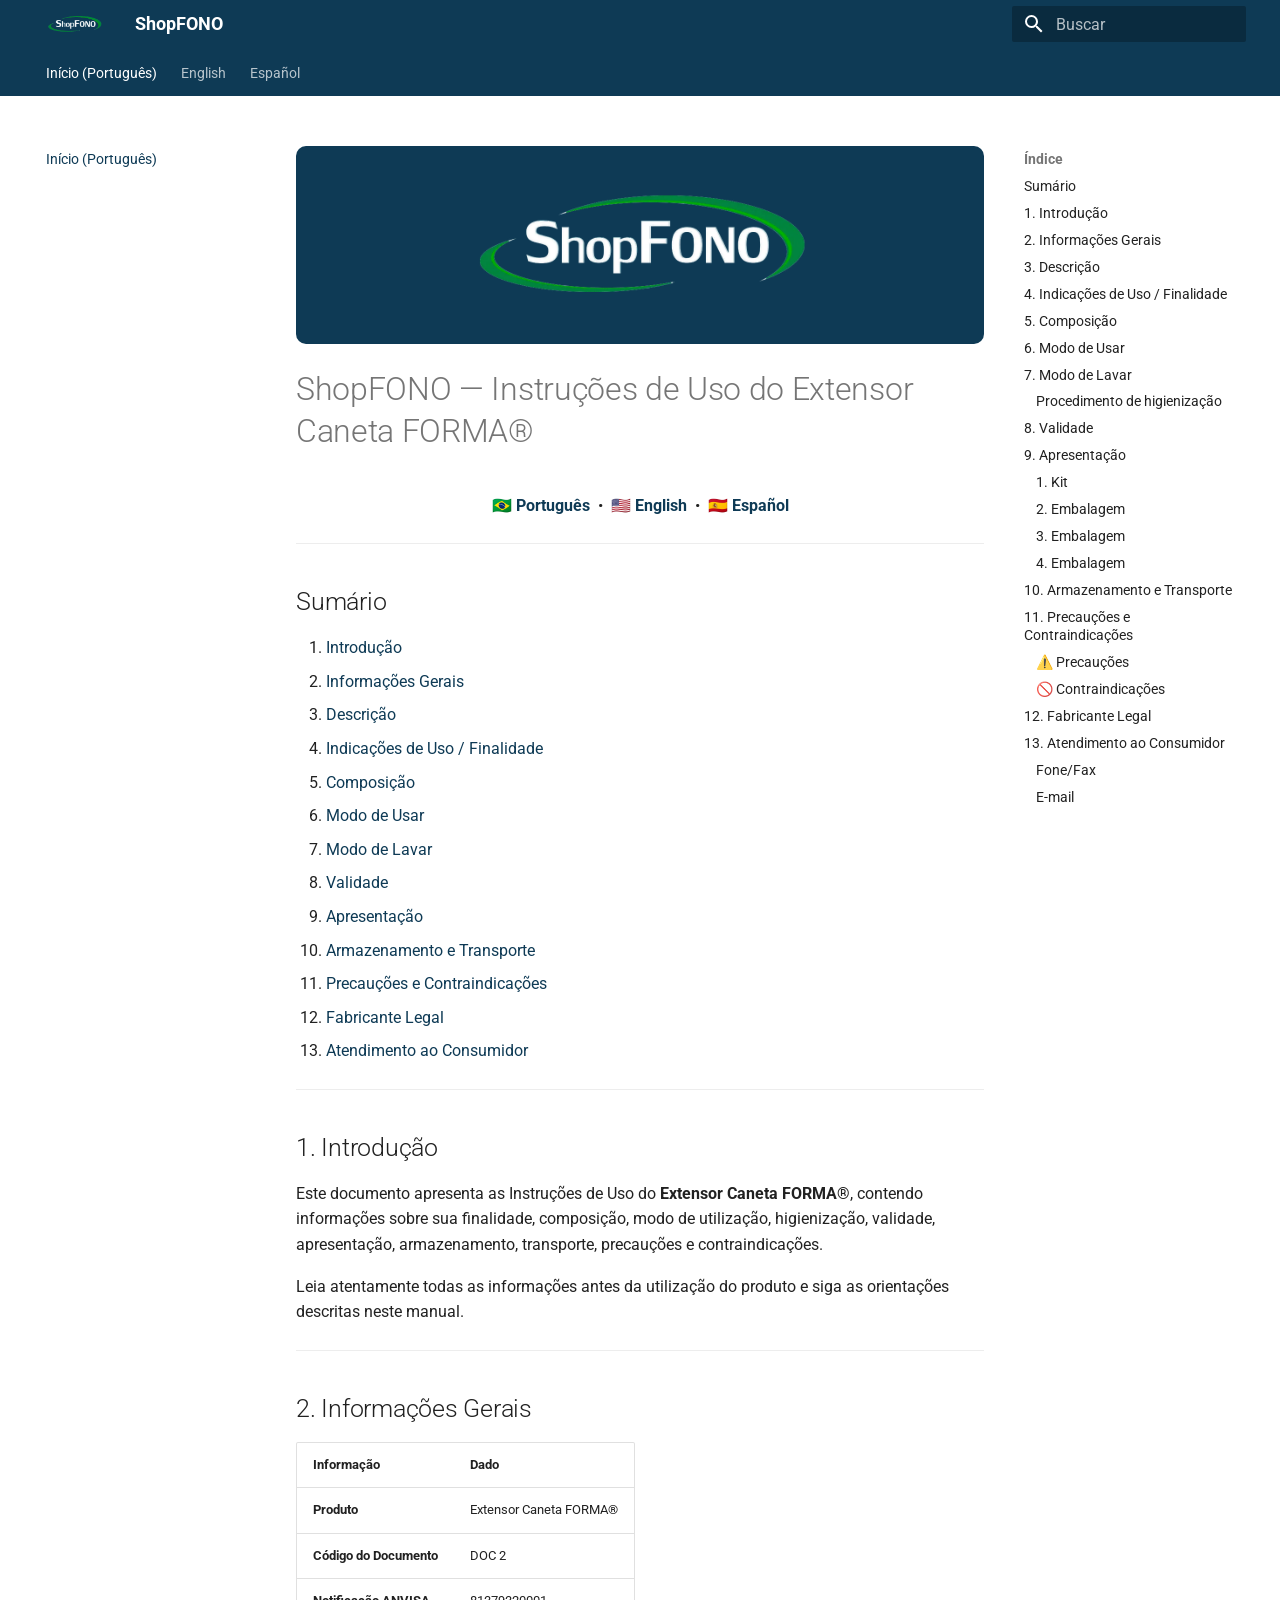
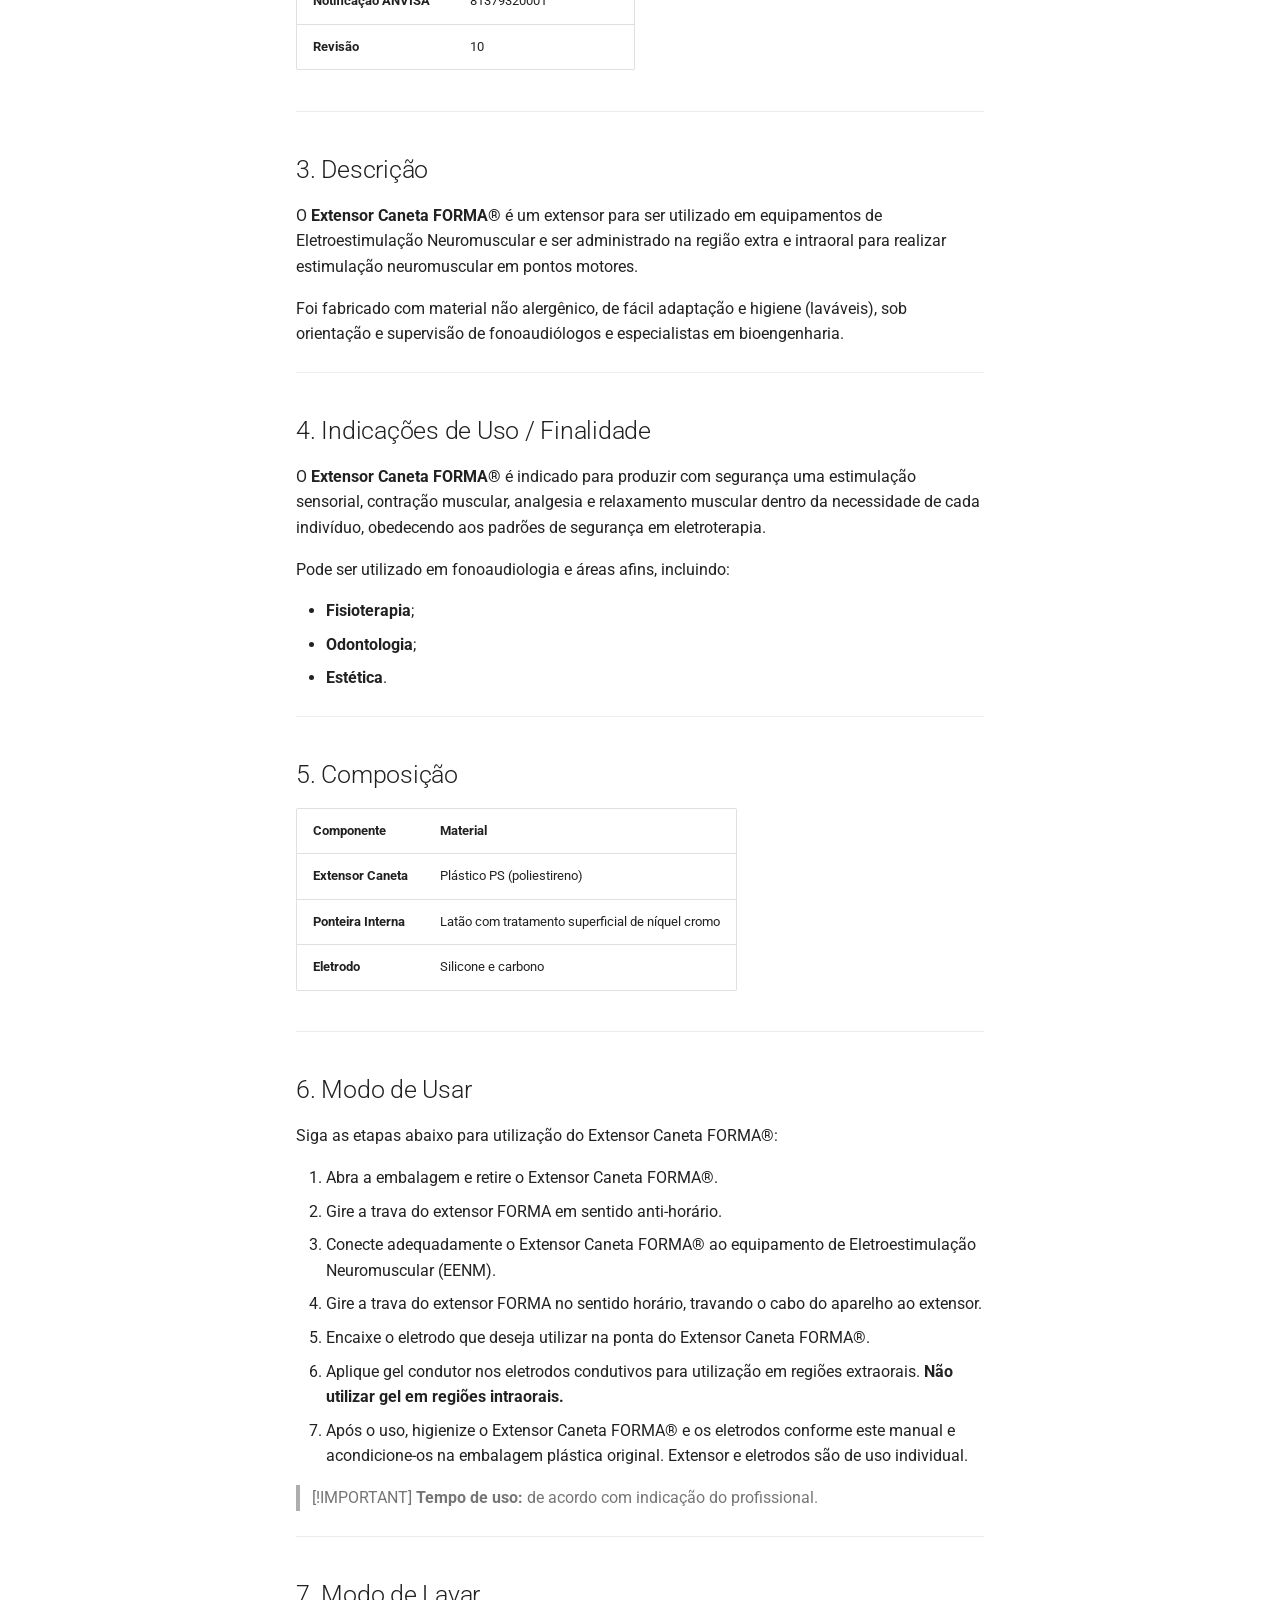
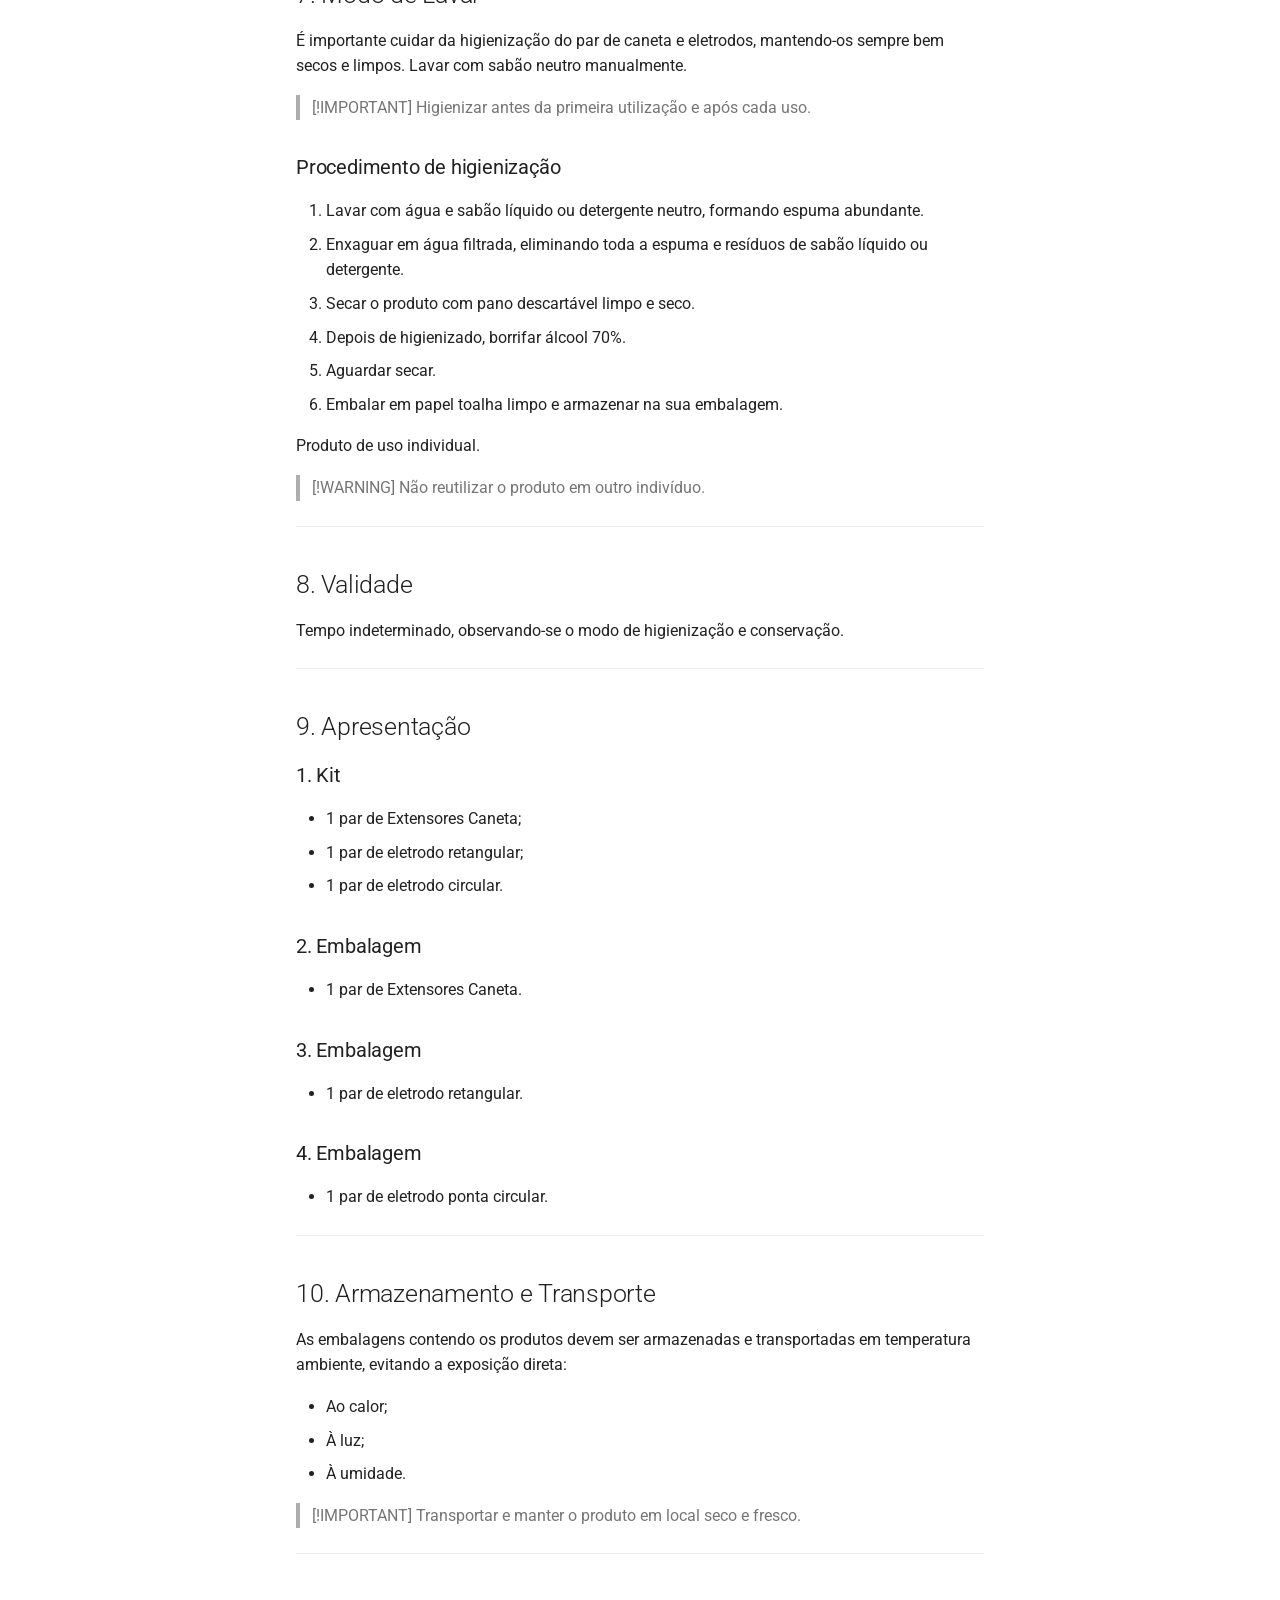
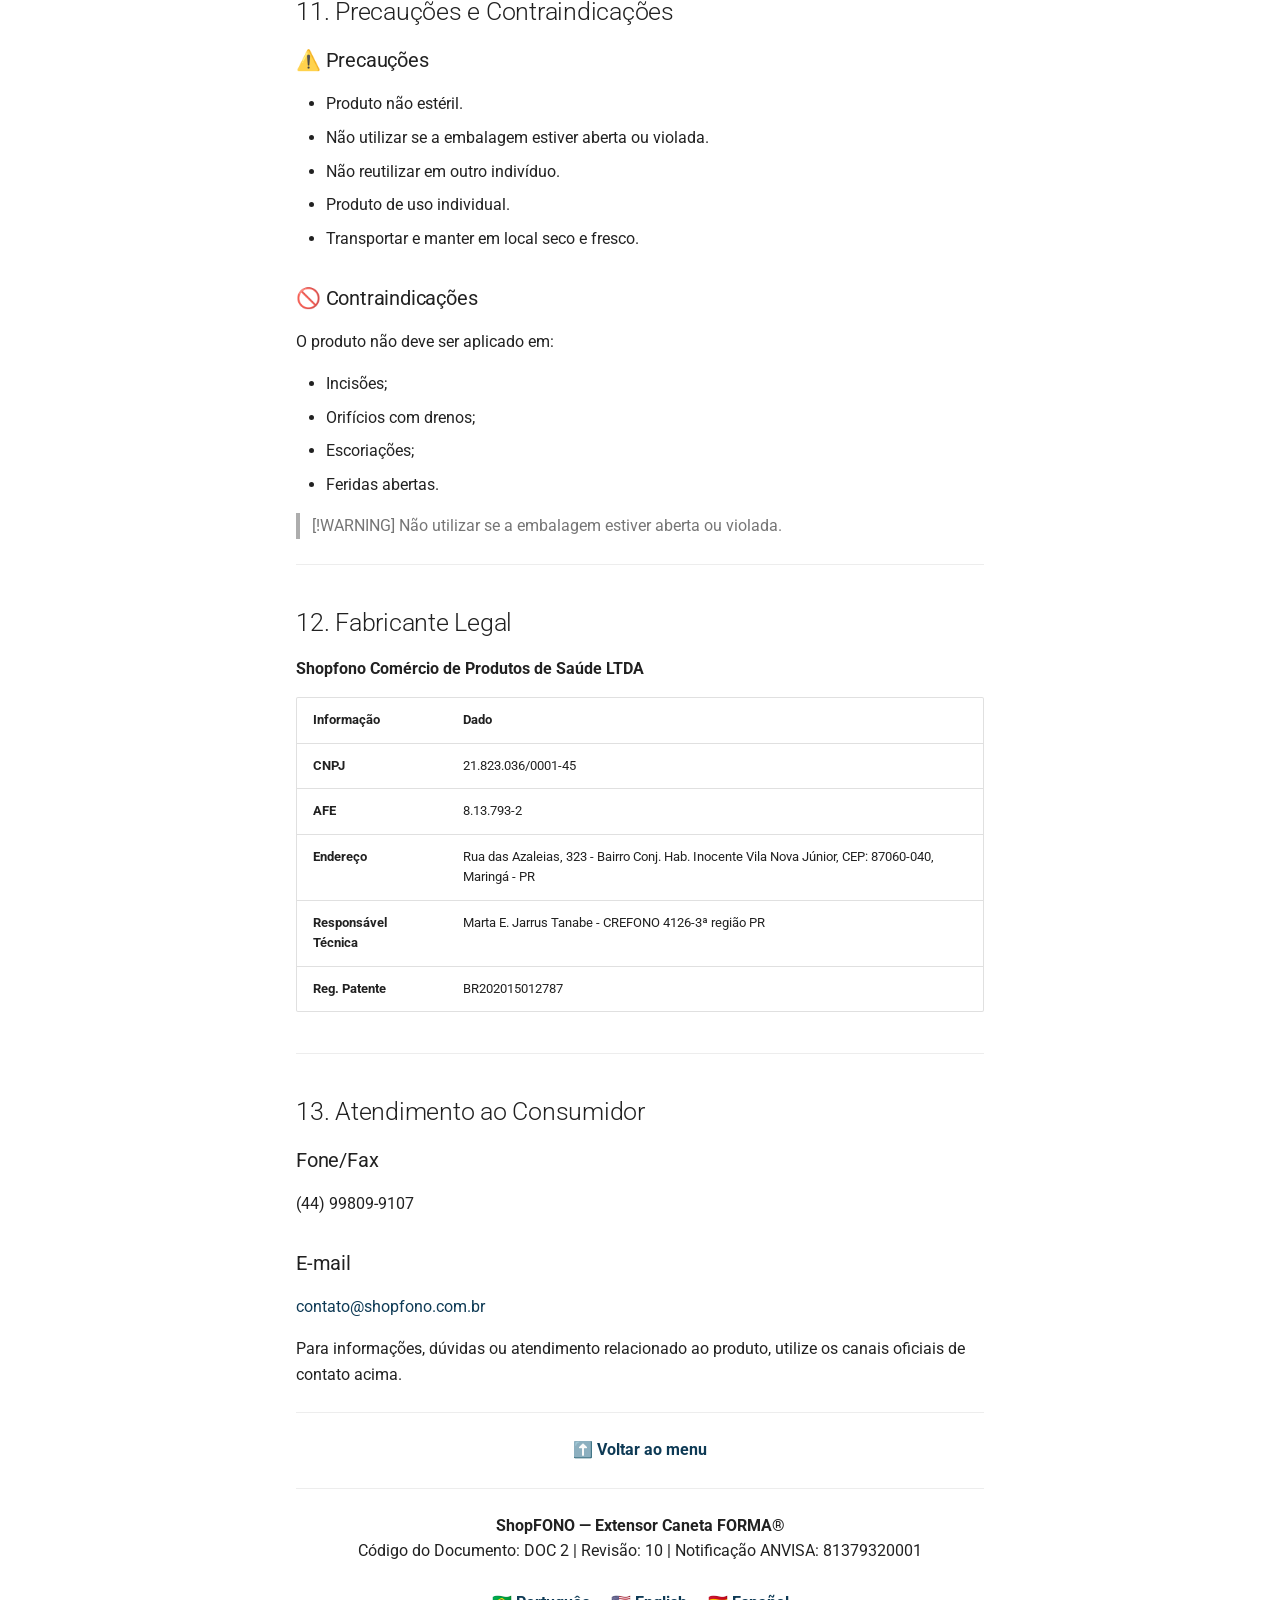
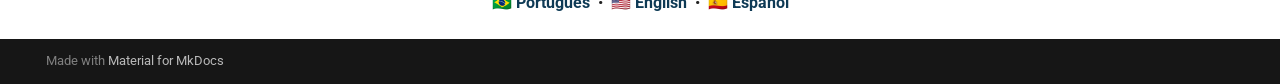
==== index.html @ 7bc63902 "Deployed 6ce5a78 with MkDocs version: 1.6.1" ====
<!doctype html>
<html lang="pt" class="no-js">
  <head>
    
      <meta charset="utf-8">
      <meta name="viewport" content="width=device-width,initial-scale=1">
      
      
      
        <link rel="canonical" href="https://docshopfono.github.io/CanetaForma/">
      
      
      
        <link rel="next" href="en-US/">
      
      
        
      
      
      <link rel="icon" href="assets/logo.png">
      <meta name="generator" content="mkdocs-1.6.1, mkdocs-material-9.7.6">
    
    
      
        <title>ShopFONO</title>
      
    
    
      <link rel="stylesheet" href="assets/stylesheets/main.484c7ddc.min.css">
      
      


    
    
      
    
    
      
        
        
        <link rel="preconnect" href="https://fonts.gstatic.com" crossorigin>
        <link rel="stylesheet" href="https://fonts.googleapis.com/css?family=Roboto:300,300i,400,400i,700,700i%7CRoboto+Mono:400,400i,700,700i&display=fallback">
        <style>:root{--md-text-font:"Roboto";--md-code-font:"Roboto Mono"}</style>
      
    
    
      <link rel="stylesheet" href="stylesheets/extra.css">
    
    <script>__md_scope=new URL(".",location),__md_hash=e=>[...e].reduce(((e,_)=>(e<<5)-e+_.charCodeAt(0)),0),__md_get=(e,_=localStorage,t=__md_scope)=>JSON.parse(_.getItem(t.pathname+"."+e)),__md_set=(e,_,t=localStorage,a=__md_scope)=>{try{t.setItem(a.pathname+"."+e,JSON.stringify(_))}catch(e){}}</script>
    
      

    
    
  </head>
  
  
    <body dir="ltr">
  
    
    <input class="md-toggle" data-md-toggle="drawer" type="checkbox" id="__drawer" autocomplete="off">
    <input class="md-toggle" data-md-toggle="search" type="checkbox" id="__search" autocomplete="off">
    <label class="md-overlay" for="__drawer"></label>
    <div data-md-component="skip">
      
        
        <a href="#shopfono-instrucoes-de-uso-do-extensor-caneta-forma" class="md-skip">
          Pular para conteúdo
        </a>
      
    </div>
    <div data-md-component="announce">
      
    </div>
    
    
      

<header class="md-header" data-md-component="header">
  <nav class="md-header__inner md-grid" aria-label="Cabeçalho">
    <a href="." title="ShopFONO" class="md-header__button md-logo" aria-label="ShopFONO" data-md-component="logo">
      
  <img src="assets/logo.png" alt="logo">

    </a>
    <label class="md-header__button md-icon" for="__drawer">
      
      <svg xmlns="http://www.w3.org/2000/svg" viewBox="0 0 24 24"><path d="M3 6h18v2H3zm0 5h18v2H3zm0 5h18v2H3z"/></svg>
    </label>
    <div class="md-header__title" data-md-component="header-title">
      <div class="md-header__ellipsis">
        <div class="md-header__topic">
          <span class="md-ellipsis">
            ShopFONO
          </span>
        </div>
        <div class="md-header__topic" data-md-component="header-topic">
          <span class="md-ellipsis">
            
              Início (Português)
            
          </span>
        </div>
      </div>
    </div>
    
    
      <script>var palette=__md_get("__palette");if(palette&&palette.color){if("(prefers-color-scheme)"===palette.color.media){var media=matchMedia("(prefers-color-scheme: light)"),input=document.querySelector(media.matches?"[data-md-color-media='(prefers-color-scheme: light)']":"[data-md-color-media='(prefers-color-scheme: dark)']");palette.color.media=input.getAttribute("data-md-color-media"),palette.color.scheme=input.getAttribute("data-md-color-scheme"),palette.color.primary=input.getAttribute("data-md-color-primary"),palette.color.accent=input.getAttribute("data-md-color-accent")}for(var[key,value]of Object.entries(palette.color))document.body.setAttribute("data-md-color-"+key,value)}</script>
    
    
    
      
      
        <label class="md-header__button md-icon" for="__search">
          
          <svg xmlns="http://www.w3.org/2000/svg" viewBox="0 0 24 24"><path d="M9.5 3A6.5 6.5 0 0 1 16 9.5c0 1.61-.59 3.09-1.56 4.23l.27.27h.79l5 5-1.5 1.5-5-5v-.79l-.27-.27A6.52 6.52 0 0 1 9.5 16 6.5 6.5 0 0 1 3 9.5 6.5 6.5 0 0 1 9.5 3m0 2C7 5 5 7 5 9.5S7 14 9.5 14 14 12 14 9.5 12 5 9.5 5"/></svg>
        </label>
        <div class="md-search" data-md-component="search" role="dialog">
  <label class="md-search__overlay" for="__search"></label>
  <div class="md-search__inner" role="search">
    <form class="md-search__form" name="search">
      <input type="text" class="md-search__input" name="query" aria-label="Buscar" placeholder="Buscar" autocapitalize="off" autocorrect="off" autocomplete="off" spellcheck="false" data-md-component="search-query" required>
      <label class="md-search__icon md-icon" for="__search">
        
        <svg xmlns="http://www.w3.org/2000/svg" viewBox="0 0 24 24"><path d="M9.5 3A6.5 6.5 0 0 1 16 9.5c0 1.61-.59 3.09-1.56 4.23l.27.27h.79l5 5-1.5 1.5-5-5v-.79l-.27-.27A6.52 6.52 0 0 1 9.5 16 6.5 6.5 0 0 1 3 9.5 6.5 6.5 0 0 1 9.5 3m0 2C7 5 5 7 5 9.5S7 14 9.5 14 14 12 14 9.5 12 5 9.5 5"/></svg>
        
        <svg xmlns="http://www.w3.org/2000/svg" viewBox="0 0 24 24"><path d="M20 11v2H8l5.5 5.5-1.42 1.42L4.16 12l7.92-7.92L13.5 5.5 8 11z"/></svg>
      </label>
      <nav class="md-search__options" aria-label="Pesquisar">
        
        <button type="reset" class="md-search__icon md-icon" title="Limpar" aria-label="Limpar" tabindex="-1">
          
          <svg xmlns="http://www.w3.org/2000/svg" viewBox="0 0 24 24"><path d="M19 6.41 17.59 5 12 10.59 6.41 5 5 6.41 10.59 12 5 17.59 6.41 19 12 13.41 17.59 19 19 17.59 13.41 12z"/></svg>
        </button>
      </nav>
      
    </form>
    <div class="md-search__output">
      <div class="md-search__scrollwrap" tabindex="0" data-md-scrollfix>
        <div class="md-search-result" data-md-component="search-result">
          <div class="md-search-result__meta">
            Inicializando busca
          </div>
          <ol class="md-search-result__list" role="presentation"></ol>
        </div>
      </div>
    </div>
  </div>
</div>
      
    
    
  </nav>
  
</header>
    
    <div class="md-container" data-md-component="container">
      
      
        
          
            
<nav class="md-tabs" aria-label="Abas" data-md-component="tabs">
  <div class="md-grid">
    <ul class="md-tabs__list">
      
        
  
  
  
    
  
  
    <li class="md-tabs__item md-tabs__item--active">
      <a href="." class="md-tabs__link">
        
  
  
    
  
  Início (Português)

      </a>
    </li>
  

      
        
  
  
  
  
    <li class="md-tabs__item">
      <a href="en-US/" class="md-tabs__link">
        
  
  
    
  
  English

      </a>
    </li>
  

      
        
  
  
  
  
    <li class="md-tabs__item">
      <a href="es-ES/" class="md-tabs__link">
        
  
  
    
  
  Español

      </a>
    </li>
  

      
    </ul>
  </div>
</nav>
          
        
      
      <main class="md-main" data-md-component="main">
        <div class="md-main__inner md-grid">
          
            
              
              <div class="md-sidebar md-sidebar--primary" data-md-component="sidebar" data-md-type="navigation" >
                <div class="md-sidebar__scrollwrap">
                  <div class="md-sidebar__inner">
                    


  


<nav class="md-nav md-nav--primary md-nav--lifted" aria-label="Navegação" data-md-level="0">
  <label class="md-nav__title" for="__drawer">
    <a href="." title="ShopFONO" class="md-nav__button md-logo" aria-label="ShopFONO" data-md-component="logo">
      
  <img src="assets/logo.png" alt="logo">

    </a>
    ShopFONO
  </label>
  
  <ul class="md-nav__list" data-md-scrollfix>
    
      
      
  
  
    
  
  
  
    <li class="md-nav__item md-nav__item--active">
      
      <input class="md-nav__toggle md-toggle" type="checkbox" id="__toc">
      
      
        
      
      
        <label class="md-nav__link md-nav__link--active" for="__toc">
          
  
  
  <span class="md-ellipsis">
    
  
    Início (Português)
  

    
  </span>
  
  

          <span class="md-nav__icon md-icon"></span>
        </label>
      
      <a href="." class="md-nav__link md-nav__link--active">
        
  
  
  <span class="md-ellipsis">
    
  
    Início (Português)
  

    
  </span>
  
  

      </a>
      
        

<nav class="md-nav md-nav--secondary" aria-label="Índice">
  
  
  
    
  
  
    <label class="md-nav__title" for="__toc">
      <span class="md-nav__icon md-icon"></span>
      Índice
    </label>
    <ul class="md-nav__list" data-md-component="toc" data-md-scrollfix>
      
        <li class="md-nav__item">
  <a href="#sumario" class="md-nav__link">
    <span class="md-ellipsis">
      
        Sumário
      
    </span>
  </a>
  
</li>
      
        <li class="md-nav__item">
  <a href="#1-introducao" class="md-nav__link">
    <span class="md-ellipsis">
      
        1. Introdução
      
    </span>
  </a>
  
</li>
      
        <li class="md-nav__item">
  <a href="#2-informacoes-gerais" class="md-nav__link">
    <span class="md-ellipsis">
      
        2. Informações Gerais
      
    </span>
  </a>
  
</li>
      
        <li class="md-nav__item">
  <a href="#3-descricao" class="md-nav__link">
    <span class="md-ellipsis">
      
        3. Descrição
      
    </span>
  </a>
  
</li>
      
        <li class="md-nav__item">
  <a href="#4-indicacoes-de-uso-finalidade" class="md-nav__link">
    <span class="md-ellipsis">
      
        4. Indicações de Uso / Finalidade
      
    </span>
  </a>
  
</li>
      
        <li class="md-nav__item">
  <a href="#5-composicao" class="md-nav__link">
    <span class="md-ellipsis">
      
        5. Composição
      
    </span>
  </a>
  
</li>
      
        <li class="md-nav__item">
  <a href="#6-modo-de-usar" class="md-nav__link">
    <span class="md-ellipsis">
      
        6. Modo de Usar
      
    </span>
  </a>
  
</li>
      
        <li class="md-nav__item">
  <a href="#7-modo-de-lavar" class="md-nav__link">
    <span class="md-ellipsis">
      
        7. Modo de Lavar
      
    </span>
  </a>
  
    <nav class="md-nav" aria-label="7. Modo de Lavar">
      <ul class="md-nav__list">
        
          <li class="md-nav__item">
  <a href="#procedimento-de-higienizacao" class="md-nav__link">
    <span class="md-ellipsis">
      
        Procedimento de higienização
      
    </span>
  </a>
  
</li>
        
      </ul>
    </nav>
  
</li>
      
        <li class="md-nav__item">
  <a href="#8-validade" class="md-nav__link">
    <span class="md-ellipsis">
      
        8. Validade
      
    </span>
  </a>
  
</li>
      
        <li class="md-nav__item">
  <a href="#9-apresentacao" class="md-nav__link">
    <span class="md-ellipsis">
      
        9. Apresentação
      
    </span>
  </a>
  
    <nav class="md-nav" aria-label="9. Apresentação">
      <ul class="md-nav__list">
        
          <li class="md-nav__item">
  <a href="#1-kit" class="md-nav__link">
    <span class="md-ellipsis">
      
        1. Kit
      
    </span>
  </a>
  
</li>
        
          <li class="md-nav__item">
  <a href="#2-embalagem" class="md-nav__link">
    <span class="md-ellipsis">
      
        2. Embalagem
      
    </span>
  </a>
  
</li>
        
          <li class="md-nav__item">
  <a href="#3-embalagem" class="md-nav__link">
    <span class="md-ellipsis">
      
        3. Embalagem
      
    </span>
  </a>
  
</li>
        
          <li class="md-nav__item">
  <a href="#4-embalagem" class="md-nav__link">
    <span class="md-ellipsis">
      
        4. Embalagem
      
    </span>
  </a>
  
</li>
        
      </ul>
    </nav>
  
</li>
      
        <li class="md-nav__item">
  <a href="#10-armazenamento-e-transporte" class="md-nav__link">
    <span class="md-ellipsis">
      
        10. Armazenamento e Transporte
      
    </span>
  </a>
  
</li>
      
        <li class="md-nav__item">
  <a href="#11-precaucoes-e-contraindicacoes" class="md-nav__link">
    <span class="md-ellipsis">
      
        11. Precauções e Contraindicações
      
    </span>
  </a>
  
    <nav class="md-nav" aria-label="11. Precauções e Contraindicações">
      <ul class="md-nav__list">
        
          <li class="md-nav__item">
  <a href="#precaucoes" class="md-nav__link">
    <span class="md-ellipsis">
      
        ⚠️ Precauções
      
    </span>
  </a>
  
</li>
        
          <li class="md-nav__item">
  <a href="#contraindicacoes" class="md-nav__link">
    <span class="md-ellipsis">
      
        🚫 Contraindicações
      
    </span>
  </a>
  
</li>
        
      </ul>
    </nav>
  
</li>
      
        <li class="md-nav__item">
  <a href="#12-fabricante-legal" class="md-nav__link">
    <span class="md-ellipsis">
      
        12. Fabricante Legal
      
    </span>
  </a>
  
</li>
      
        <li class="md-nav__item">
  <a href="#13-atendimento-ao-consumidor" class="md-nav__link">
    <span class="md-ellipsis">
      
        13. Atendimento ao Consumidor
      
    </span>
  </a>
  
    <nav class="md-nav" aria-label="13. Atendimento ao Consumidor">
      <ul class="md-nav__list">
        
          <li class="md-nav__item">
  <a href="#fonefax" class="md-nav__link">
    <span class="md-ellipsis">
      
        Fone/Fax
      
    </span>
  </a>
  
</li>
        
          <li class="md-nav__item">
  <a href="#e-mail" class="md-nav__link">
    <span class="md-ellipsis">
      
        E-mail
      
    </span>
  </a>
  
</li>
        
      </ul>
    </nav>
  
</li>
      
    </ul>
  
</nav>
      
    </li>
  

    
      
      
  
  
  
  
    <li class="md-nav__item">
      <a href="en-US/" class="md-nav__link">
        
  
  
  <span class="md-ellipsis">
    
  
    English
  

    
  </span>
  
  

      </a>
    </li>
  

    
      
      
  
  
  
  
    <li class="md-nav__item">
      <a href="es-ES/" class="md-nav__link">
        
  
  
  <span class="md-ellipsis">
    
  
    Español
  

    
  </span>
  
  

      </a>
    </li>
  

    
  </ul>
</nav>
                  </div>
                </div>
              </div>
            
            
              
              <div class="md-sidebar md-sidebar--secondary" data-md-component="sidebar" data-md-type="toc" >
                <div class="md-sidebar__scrollwrap">
                  <div class="md-sidebar__inner">
                    

<nav class="md-nav md-nav--secondary" aria-label="Índice">
  
  
  
    
  
  
    <label class="md-nav__title" for="__toc">
      <span class="md-nav__icon md-icon"></span>
      Índice
    </label>
    <ul class="md-nav__list" data-md-component="toc" data-md-scrollfix>
      
        <li class="md-nav__item">
  <a href="#sumario" class="md-nav__link">
    <span class="md-ellipsis">
      
        Sumário
      
    </span>
  </a>
  
</li>
      
        <li class="md-nav__item">
  <a href="#1-introducao" class="md-nav__link">
    <span class="md-ellipsis">
      
        1. Introdução
      
    </span>
  </a>
  
</li>
      
        <li class="md-nav__item">
  <a href="#2-informacoes-gerais" class="md-nav__link">
    <span class="md-ellipsis">
      
        2. Informações Gerais
      
    </span>
  </a>
  
</li>
      
        <li class="md-nav__item">
  <a href="#3-descricao" class="md-nav__link">
    <span class="md-ellipsis">
      
        3. Descrição
      
    </span>
  </a>
  
</li>
      
        <li class="md-nav__item">
  <a href="#4-indicacoes-de-uso-finalidade" class="md-nav__link">
    <span class="md-ellipsis">
      
        4. Indicações de Uso / Finalidade
      
    </span>
  </a>
  
</li>
      
        <li class="md-nav__item">
  <a href="#5-composicao" class="md-nav__link">
    <span class="md-ellipsis">
      
        5. Composição
      
    </span>
  </a>
  
</li>
      
        <li class="md-nav__item">
  <a href="#6-modo-de-usar" class="md-nav__link">
    <span class="md-ellipsis">
      
        6. Modo de Usar
      
    </span>
  </a>
  
</li>
      
        <li class="md-nav__item">
  <a href="#7-modo-de-lavar" class="md-nav__link">
    <span class="md-ellipsis">
      
        7. Modo de Lavar
      
    </span>
  </a>
  
    <nav class="md-nav" aria-label="7. Modo de Lavar">
      <ul class="md-nav__list">
        
          <li class="md-nav__item">
  <a href="#procedimento-de-higienizacao" class="md-nav__link">
    <span class="md-ellipsis">
      
        Procedimento de higienização
      
    </span>
  </a>
  
</li>
        
      </ul>
    </nav>
  
</li>
      
        <li class="md-nav__item">
  <a href="#8-validade" class="md-nav__link">
    <span class="md-ellipsis">
      
        8. Validade
      
    </span>
  </a>
  
</li>
      
        <li class="md-nav__item">
  <a href="#9-apresentacao" class="md-nav__link">
    <span class="md-ellipsis">
      
        9. Apresentação
      
    </span>
  </a>
  
    <nav class="md-nav" aria-label="9. Apresentação">
      <ul class="md-nav__list">
        
          <li class="md-nav__item">
  <a href="#1-kit" class="md-nav__link">
    <span class="md-ellipsis">
      
        1. Kit
      
    </span>
  </a>
  
</li>
        
          <li class="md-nav__item">
  <a href="#2-embalagem" class="md-nav__link">
    <span class="md-ellipsis">
      
        2. Embalagem
      
    </span>
  </a>
  
</li>
        
          <li class="md-nav__item">
  <a href="#3-embalagem" class="md-nav__link">
    <span class="md-ellipsis">
      
        3. Embalagem
      
    </span>
  </a>
  
</li>
        
          <li class="md-nav__item">
  <a href="#4-embalagem" class="md-nav__link">
    <span class="md-ellipsis">
      
        4. Embalagem
      
    </span>
  </a>
  
</li>
        
      </ul>
    </nav>
  
</li>
      
        <li class="md-nav__item">
  <a href="#10-armazenamento-e-transporte" class="md-nav__link">
    <span class="md-ellipsis">
      
        10. Armazenamento e Transporte
      
    </span>
  </a>
  
</li>
      
        <li class="md-nav__item">
  <a href="#11-precaucoes-e-contraindicacoes" class="md-nav__link">
    <span class="md-ellipsis">
      
        11. Precauções e Contraindicações
      
    </span>
  </a>
  
    <nav class="md-nav" aria-label="11. Precauções e Contraindicações">
      <ul class="md-nav__list">
        
          <li class="md-nav__item">
  <a href="#precaucoes" class="md-nav__link">
    <span class="md-ellipsis">
      
        ⚠️ Precauções
      
    </span>
  </a>
  
</li>
        
          <li class="md-nav__item">
  <a href="#contraindicacoes" class="md-nav__link">
    <span class="md-ellipsis">
      
        🚫 Contraindicações
      
    </span>
  </a>
  
</li>
        
      </ul>
    </nav>
  
</li>
      
        <li class="md-nav__item">
  <a href="#12-fabricante-legal" class="md-nav__link">
    <span class="md-ellipsis">
      
        12. Fabricante Legal
      
    </span>
  </a>
  
</li>
      
        <li class="md-nav__item">
  <a href="#13-atendimento-ao-consumidor" class="md-nav__link">
    <span class="md-ellipsis">
      
        13. Atendimento ao Consumidor
      
    </span>
  </a>
  
    <nav class="md-nav" aria-label="13. Atendimento ao Consumidor">
      <ul class="md-nav__list">
        
          <li class="md-nav__item">
  <a href="#fonefax" class="md-nav__link">
    <span class="md-ellipsis">
      
        Fone/Fax
      
    </span>
  </a>
  
</li>
        
          <li class="md-nav__item">
  <a href="#e-mail" class="md-nav__link">
    <span class="md-ellipsis">
      
        E-mail
      
    </span>
  </a>
  
</li>
        
      </ul>
    </nav>
  
</li>
      
    </ul>
  
</nav>
                  </div>
                </div>
              </div>
            
          
          
            <div class="md-content" data-md-component="content">
              
              <article class="md-content__inner md-typeset">
                
                  



<div align="center" style="background-color: #0E3A55; padding: 25px; border-radius: 10px; margin-bottom: 25px;">
  <img src="assets/logo.png" alt="ShopFONO Logo" width="350" style="display: block; margin: 0 auto;" />
</div>

<h1 id="shopfono-instrucoes-de-uso-do-extensor-caneta-forma">ShopFONO — Instruções de Uso do Extensor Caneta FORMA®</h1>
<p align="center">
  <a href="index.md"><b>🇧🇷 Português</b></a> &nbsp;•&nbsp;
  <a href="en-US/README.md"><b>🇺🇸 English</b></a> &nbsp;•&nbsp;
  <a href="es-ES/README.md"><b>🇪🇸 Español</b></a>
</p>

<hr />
<h2 id="sumario">Sumário</h2>
<ol>
<li><a href="#1-introdução">Introdução</a></li>
<li><a href="#2-informações-gerais">Informações Gerais</a></li>
<li><a href="#3-descrição">Descrição</a></li>
<li><a href="#4-indicações-de-uso--finalidade">Indicações de Uso / Finalidade</a></li>
<li><a href="#5-composição">Composição</a></li>
<li><a href="#6-modo-de-usar">Modo de Usar</a></li>
<li><a href="#7-modo-de-lavar">Modo de Lavar</a></li>
<li><a href="#8-validade">Validade</a></li>
<li><a href="#9-apresentação">Apresentação</a></li>
<li><a href="#10-armazenamento-e-transporte">Armazenamento e Transporte</a></li>
<li><a href="#11-precauções-e-contraindicações">Precauções e Contraindicações</a></li>
<li><a href="#12-fabricante-legal">Fabricante Legal</a></li>
<li><a href="#13-atendimento-ao-consumidor">Atendimento ao Consumidor</a></li>
</ol>
<hr />
<h2 id="1-introducao">1. Introdução</h2>
<p>Este documento apresenta as Instruções de Uso do <strong>Extensor Caneta FORMA®</strong>, contendo informações sobre sua finalidade, composição, modo de utilização, higienização, validade, apresentação, armazenamento, transporte, precauções e contraindicações.</p>
<p>Leia atentamente todas as informações antes da utilização do produto e siga as orientações descritas neste manual.</p>
<hr />
<h2 id="2-informacoes-gerais">2. Informações Gerais</h2>
<table>
<thead>
<tr>
<th>Informação</th>
<th>Dado</th>
</tr>
</thead>
<tbody>
<tr>
<td><strong>Produto</strong></td>
<td>Extensor Caneta FORMA®</td>
</tr>
<tr>
<td><strong>Código do Documento</strong></td>
<td>DOC 2</td>
</tr>
<tr>
<td><strong>Notificação ANVISA</strong></td>
<td>81379320001</td>
</tr>
<tr>
<td><strong>Revisão</strong></td>
<td>10</td>
</tr>
</tbody>
</table>
<hr />
<h2 id="3-descricao">3. Descrição</h2>
<p>O <strong>Extensor Caneta FORMA®</strong> é um extensor para ser utilizado em equipamentos de Eletroestimulação Neuromuscular e ser administrado na região extra e intraoral para realizar estimulação neuromuscular em pontos motores.</p>
<p>Foi fabricado com material não alergênico, de fácil adaptação e higiene (laváveis), sob orientação e supervisão de fonoaudiólogos e especialistas em bioengenharia.</p>
<hr />
<h2 id="4-indicacoes-de-uso-finalidade">4. Indicações de Uso / Finalidade</h2>
<p>O <strong>Extensor Caneta FORMA®</strong> é indicado para produzir com segurança uma estimulação sensorial, contração muscular, analgesia e relaxamento muscular dentro da necessidade de cada indivíduo, obedecendo aos padrões de segurança em eletroterapia.</p>
<p>Pode ser utilizado em fonoaudiologia e áreas afins, incluindo:</p>
<ul>
<li><strong>Fisioterapia</strong>;</li>
<li><strong>Odontologia</strong>;</li>
<li><strong>Estética</strong>.</li>
</ul>
<hr />
<h2 id="5-composicao">5. Composição</h2>
<table>
<thead>
<tr>
<th>Componente</th>
<th>Material</th>
</tr>
</thead>
<tbody>
<tr>
<td><strong>Extensor Caneta</strong></td>
<td>Plástico PS (poliestireno)</td>
</tr>
<tr>
<td><strong>Ponteira Interna</strong></td>
<td>Latão com tratamento superficial de níquel cromo</td>
</tr>
<tr>
<td><strong>Eletrodo</strong></td>
<td>Silicone e carbono</td>
</tr>
</tbody>
</table>
<hr />
<h2 id="6-modo-de-usar">6. Modo de Usar</h2>
<p>Siga as etapas abaixo para utilização do Extensor Caneta FORMA®:</p>
<ol>
<li>Abra a embalagem e retire o Extensor Caneta FORMA®.</li>
<li>Gire a trava do extensor FORMA em sentido anti-horário.</li>
<li>Conecte adequadamente o Extensor Caneta FORMA® ao equipamento de Eletroestimulação Neuromuscular (EENM).</li>
<li>Gire a trava do extensor FORMA no sentido horário, travando o cabo do aparelho ao extensor.</li>
<li>Encaixe o eletrodo que deseja utilizar na ponta do Extensor Caneta FORMA®.</li>
<li>Aplique gel condutor nos eletrodos condutivos para utilização em regiões extraorais. <strong>Não utilizar gel em regiões intraorais.</strong></li>
<li>Após o uso, higienize o Extensor Caneta FORMA® e os eletrodos conforme este manual e acondicione-os na embalagem plástica original. Extensor e eletrodos são de uso individual.</li>
</ol>
<blockquote>
<p>[!IMPORTANT]
<strong>Tempo de uso:</strong> de acordo com indicação do profissional.</p>
</blockquote>
<hr />
<h2 id="7-modo-de-lavar">7. Modo de Lavar</h2>
<p>É importante cuidar da higienização do par de caneta e eletrodos, mantendo-os sempre bem secos e limpos. Lavar com sabão neutro manualmente.</p>
<blockquote>
<p>[!IMPORTANT]
Higienizar antes da primeira utilização e após cada uso.</p>
</blockquote>
<h3 id="procedimento-de-higienizacao">Procedimento de higienização</h3>
<ol>
<li>Lavar com água e sabão líquido ou detergente neutro, formando espuma abundante.</li>
<li>Enxaguar em água filtrada, eliminando toda a espuma e resíduos de sabão líquido ou detergente.</li>
<li>Secar o produto com pano descartável limpo e seco.</li>
<li>Depois de higienizado, borrifar álcool 70%.</li>
<li>Aguardar secar.</li>
<li>Embalar em papel toalha limpo e armazenar na sua embalagem.</li>
</ol>
<p>Produto de uso individual.</p>
<blockquote>
<p>[!WARNING]
Não reutilizar o produto em outro indivíduo.</p>
</blockquote>
<hr />
<h2 id="8-validade">8. Validade</h2>
<p>Tempo indeterminado, observando-se o modo de higienização e conservação.</p>
<hr />
<h2 id="9-apresentacao">9. Apresentação</h2>
<h3 id="1-kit">1. Kit</h3>
<ul>
<li>1 par de Extensores Caneta;</li>
<li>1 par de eletrodo retangular;</li>
<li>1 par de eletrodo circular.</li>
</ul>
<h3 id="2-embalagem">2. Embalagem</h3>
<ul>
<li>1 par de Extensores Caneta.</li>
</ul>
<h3 id="3-embalagem">3. Embalagem</h3>
<ul>
<li>1 par de eletrodo retangular.</li>
</ul>
<h3 id="4-embalagem">4. Embalagem</h3>
<ul>
<li>1 par de eletrodo ponta circular.</li>
</ul>
<hr />
<h2 id="10-armazenamento-e-transporte">10. Armazenamento e Transporte</h2>
<p>As embalagens contendo os produtos devem ser armazenadas e transportadas em temperatura ambiente, evitando a exposição direta:</p>
<ul>
<li>Ao calor;</li>
<li>À luz;</li>
<li>À umidade.</li>
</ul>
<blockquote>
<p>[!IMPORTANT]
Transportar e manter o produto em local seco e fresco.</p>
</blockquote>
<hr />
<h2 id="11-precaucoes-e-contraindicacoes">11. Precauções e Contraindicações</h2>
<h3 id="precaucoes">⚠️ Precauções</h3>
<ul>
<li>Produto não estéril.</li>
<li>Não utilizar se a embalagem estiver aberta ou violada.</li>
<li>Não reutilizar em outro indivíduo.</li>
<li>Produto de uso individual.</li>
<li>Transportar e manter em local seco e fresco.</li>
</ul>
<h3 id="contraindicacoes">🚫 Contraindicações</h3>
<p>O produto não deve ser aplicado em:</p>
<ul>
<li>Incisões;</li>
<li>Orifícios com drenos;</li>
<li>Escoriações;</li>
<li>Feridas abertas.</li>
</ul>
<blockquote>
<p>[!WARNING]
Não utilizar se a embalagem estiver aberta ou violada.</p>
</blockquote>
<hr />
<h2 id="12-fabricante-legal">12. Fabricante Legal</h2>
<p><strong>Shopfono Comércio de Produtos de Saúde LTDA</strong></p>
<table>
<thead>
<tr>
<th>Informação</th>
<th>Dado</th>
</tr>
</thead>
<tbody>
<tr>
<td><strong>CNPJ</strong></td>
<td>21.823.036/0001-45</td>
</tr>
<tr>
<td><strong>AFE</strong></td>
<td>8.13.793-2</td>
</tr>
<tr>
<td><strong>Endereço</strong></td>
<td>Rua das Azaleias, 323 - Bairro Conj. Hab. Inocente Vila Nova Júnior, CEP: 87060-040, Maringá - PR</td>
</tr>
<tr>
<td><strong>Responsável Técnica</strong></td>
<td>Marta E. Jarrus Tanabe - CREFONO 4126-3ª região PR</td>
</tr>
<tr>
<td><strong>Reg. Patente</strong></td>
<td>BR202015012787</td>
</tr>
</tbody>
</table>
<hr />
<h2 id="13-atendimento-ao-consumidor">13. Atendimento ao Consumidor</h2>
<h3 id="fonefax">Fone/Fax</h3>
<p>(44) 99809-9107</p>
<h3 id="e-mail">E-mail</h3>
<p><a href="mailto:contato@shopfono.com.br">contato@shopfono.com.br</a></p>
<p>Para informações, dúvidas ou atendimento relacionado ao produto, utilize os canais oficiais de contato acima.</p>
<hr />
<p align="center">
  <a href="#sumário"><b>⬆️ Voltar ao menu</b></a>
</p>

<hr />
<p align="center">
  <b>ShopFONO — Extensor Caneta FORMA®</b><br>
  Código do Documento: DOC 2 | Revisão: 10 | Notificação ANVISA: 81379320001<br><br>
  <a href="index.md"><b>🇧🇷 Português</b></a> &nbsp;•&nbsp;
  <a href="en-US/README.md"><b>🇺🇸 English</b></a> &nbsp;•&nbsp;
  <a href="es-ES/README.md"><b>🇪🇸 Español</b></a>
</p>












                
              </article>
            </div>
          
          
<script>var target=document.getElementById(location.hash.slice(1));target&&target.name&&(target.checked=target.name.startsWith("__tabbed_"))</script>
        </div>
        
          <button type="button" class="md-top md-icon" data-md-component="top" hidden>
  
  <svg xmlns="http://www.w3.org/2000/svg" viewBox="0 0 24 24"><path d="M13 20h-2V8l-5.5 5.5-1.42-1.42L12 4.16l7.92 7.92-1.42 1.42L13 8z"/></svg>
  Voltar para o topo
</button>
        
      </main>
      
        <footer class="md-footer">
  
  <div class="md-footer-meta md-typeset">
    <div class="md-footer-meta__inner md-grid">
      <div class="md-copyright">
  
  
    Made with
    <a href="https://squidfunk.github.io/mkdocs-material/" target="_blank" rel="noopener">
      Material for MkDocs
    </a>
  
</div>
      
    </div>
  </div>
</footer>
      
    </div>
    <div class="md-dialog" data-md-component="dialog">
      <div class="md-dialog__inner md-typeset"></div>
    </div>
    
    
    
      
      
      <script id="__config" type="application/json">{"annotate": null, "base": ".", "features": ["navigation.tabs", "navigation.sections", "navigation.top", "search.highlight", "content.code.copy"], "search": "assets/javascripts/workers/search.2c215733.min.js", "tags": null, "translations": {"clipboard.copied": "Copiado para \u00e1rea de transfer\u00eancia", "clipboard.copy": "Copiar para \u00e1rea de transfer\u00eancia", "search.result.more.one": "mais 1 nesta p\u00e1gina", "search.result.more.other": "# mais nesta p\u00e1gina", "search.result.none": "Nenhum documento encontrado", "search.result.one": "1 documento encontrado", "search.result.other": "# documentos encontrados", "search.result.placeholder": "Digite para iniciar a busca", "search.result.term.missing": "Ausente", "select.version": "Selecione a vers\u00e3o"}, "version": null}</script>
    
    
      <script src="assets/javascripts/bundle.79ae519e.min.js"></script>
      
    
  </body>
</html>
---- assets/stylesheets/main.484c7ddc.min.css ----
@charset "UTF-8";html{-webkit-text-size-adjust:none;-moz-text-size-adjust:none;text-size-adjust:none;box-sizing:border-box}*,:after,:before{box-sizing:inherit}@media (prefers-reduced-motion){*,:after,:before{transition:none!important}}body{margin:0}a,button,input,label{-webkit-tap-highlight-color:transparent}a{color:inherit;text-decoration:none}hr{border:0;box-sizing:initial;display:block;height:.05rem;overflow:visible;padding:0}small{font-size:80%}sub,sup{line-height:1em}img{border-style:none}table{border-collapse:initial;border-spacing:0}td,th{font-weight:400;vertical-align:top}button{background:#0000;border:0;font-family:inherit;font-size:inherit;margin:0;padding:0}input{border:0;outline:none}:root{--md-primary-fg-color:#4051b5;--md-primary-fg-color--light:#5d6cc0;--md-primary-fg-color--dark:#303fa1;--md-primary-bg-color:#fff;--md-primary-bg-color--light:#ffffffb3;--md-accent-fg-color:#526cfe;--md-accent-fg-color--transparent:#526cfe1a;--md-accent-bg-color:#fff;--md-accent-bg-color--light:#ffffffb3}[data-md-color-scheme=default]{color-scheme:light}[data-md-color-scheme=default] img[src$="#gh-dark-mode-only"],[data-md-color-scheme=default] img[src$="#only-dark"]{display:none}:root,[data-md-color-scheme=default]{--md-hue:225deg;--md-default-fg-color:#000000de;--md-default-fg-color--light:#0000008a;--md-default-fg-color--lighter:#00000052;--md-default-fg-color--lightest:#00000012;--md-default-bg-color:#fff;--md-default-bg-color--light:#ffffffb3;--md-default-bg-color--lighter:#ffffff4d;--md-default-bg-color--lightest:#ffffff1f;--md-code-fg-color:#36464e;--md-code-bg-color:#f5f5f5;--md-code-bg-color--light:#f5f5f5b3;--md-code-bg-color--lighter:#f5f5f54d;--md-code-hl-color:#4287ff;--md-code-hl-color--light:#4287ff1a;--md-code-hl-number-color:#d52a2a;--md-code-hl-special-color:#db1457;--md-code-hl-function-color:#a846b9;--md-code-hl-constant-color:#6e59d9;--md-code-hl-keyword-color:#3f6ec6;--md-code-hl-string-color:#1c7d4d;--md-code-hl-name-color:var(--md-code-fg-color);--md-code-hl-operator-color:var(--md-default-fg-color--light);--md-code-hl-punctuation-color:var(--md-default-fg-color--light);--md-code-hl-comment-color:var(--md-default-fg-color--light);--md-code-hl-generic-color:var(--md-default-fg-color--light);--md-code-hl-variable-color:var(--md-default-fg-color--light);--md-typeset-color:var(--md-default-fg-color);--md-typeset-a-color:var(--md-primary-fg-color);--md-typeset-del-color:#f5503d26;--md-typeset-ins-color:#0bd57026;--md-typeset-kbd-color:#fafafa;--md-typeset-kbd-accent-color:#fff;--md-typeset-kbd-border-color:#b8b8b8;--md-typeset-mark-color:#ffff0080;--md-typeset-table-color:#0000001f;--md-typeset-table-color--light:rgba(0,0,0,.035);--md-admonition-fg-color:var(--md-default-fg-color);--md-admonition-bg-color:var(--md-default-bg-color);--md-warning-fg-color:#000000de;--md-warning-bg-color:#ff9;--md-footer-fg-color:#fff;--md-footer-fg-color--light:#ffffffb3;--md-footer-fg-color--lighter:#ffffff73;--md-footer-bg-color:#000000de;--md-footer-bg-color--dark:#00000052;--md-shadow-z1:0 0.2rem 0.5rem #0000000d,0 0 0.05rem #0000001a;--md-shadow-z2:0 0.2rem 0.5rem #0000001a,0 0 0.05rem #00000040;--md-shadow-z3:0 0.2rem 0.5rem #0003,0 0 0.05rem #00000059}.md-icon svg{fill:currentcolor;display:block;height:1.2rem;width:1.2rem}body{-webkit-font-smoothing:antialiased;-moz-osx-font-smoothing:grayscale;--md-text-font-family:var(--md-text-font,_),-apple-system,BlinkMacSystemFont,Helvetica,Arial,sans-serif;--md-code-font-family:var(--md-code-font,_),SFMono-Regular,Consolas,Menlo,monospace}aside,body,input{font-feature-settings:"kern","liga";color:var(--md-typeset-color);font-family:var(--md-text-font-family)}code,kbd,pre{font-feature-settings:"kern";font-family:var(--md-code-font-family)}:root{--md-typeset-table-sort-icon:url('data:image/svg+xml;charset=utf-8,<svg xmlns="http://www.w3.org/2000/svg" viewBox="0 0 24 24"><path d="m18 21-4-4h3V7h-3l4-4 4 4h-3v10h3M2 19v-2h10v2M2 13v-2h7v2M2 7V5h4v2z"/></svg>');--md-typeset-table-sort-icon--asc:url('data:image/svg+xml;charset=utf-8,<svg xmlns="http://www.w3.org/2000/svg" viewBox="0 0 24 24"><path d="M19 17h3l-4 4-4-4h3V3h2M2 17h10v2H2M6 5v2H2V5m0 6h7v2H2z"/></svg>');--md-typeset-table-sort-icon--desc:url('data:image/svg+xml;charset=utf-8,<svg xmlns="http://www.w3.org/2000/svg" viewBox="0 0 24 24"><path d="M19 7h3l-4-4-4 4h3v14h2M2 17h10v2H2M6 5v2H2V5m0 6h7v2H2z"/></svg>')}.md-typeset{-webkit-print-color-adjust:exact;color-adjust:exact;font-size:.8rem;line-height:1.6;overflow-wrap:break-word}@media print{.md-typeset{font-size:.68rem}}.md-typeset blockquote,.md-typeset dl,.md-typeset figure,.md-typeset ol,.md-typeset pre,.md-typeset ul{margin-bottom:1em;margin-top:1em}.md-typeset h1{color:var(--md-default-fg-color--light);font-size:2em;line-height:1.3;margin:0 0 1.25em}.md-typeset h1,.md-typeset h2{font-weight:300;letter-spacing:-.01em}.md-typeset h2{font-size:1.5625em;line-height:1.4;margin:1.6em 0 .64em}.md-typeset h3{font-size:1.25em;font-weight:400;letter-spacing:-.01em;line-height:1.5;margin:1.6em 0 .8em}.md-typeset h2+h3{margin-top:.8em}.md-typeset h4{font-weight:700;letter-spacing:-.01em;margin:1em 0}.md-typeset h5,.md-typeset h6{color:var(--md-default-fg-color--light);font-size:.8em;font-weight:700;letter-spacing:-.01em;margin:1.25em 0}.md-typeset h5{text-transform:uppercase}.md-typeset h5 code{text-transform:none}.md-typeset hr{border-bottom:.05rem solid var(--md-default-fg-color--lightest);display:flow-root;margin:1.5em 0}.md-typeset a{color:var(--md-typeset-a-color);word-break:break-word}.md-typeset a,.md-typeset a:before{transition:color 125ms}.md-typeset a:focus,.md-typeset a:hover{color:var(--md-accent-fg-color)}.md-typeset a:focus code,.md-typeset a:hover code{background-color:var(--md-accent-fg-color--transparent);color:var(--md-accent-fg-color)}.md-typeset a code{color:var(--md-typeset-a-color)}.md-typeset a.focus-visible{outline-color:var(--md-accent-fg-color);outline-offset:.2rem}.md-typeset code,.md-typeset kbd,.md-typeset pre{color:var(--md-code-fg-color);direction:ltr;font-variant-ligatures:none;transition:background-color 125ms}@media print{.md-typeset code,.md-typeset kbd,.md-typeset pre{white-space:pre-wrap}}.md-typeset code{background-color:var(--md-code-bg-color);border-radius:.1rem;-webkit-box-decoration-break:clone;box-decoration-break:clone;font-size:.85em;padding:0 .2941176471em;transition:color 125ms,background-color 125ms;word-break:break-word}.md-typeset code:not(.focus-visible){-webkit-tap-highlight-color:transparent;outline:none}.md-typeset pre{display:flow-root;line-height:1.4;position:relative}.md-typeset pre>code{-webkit-box-decoration-break:slice;box-decoration-break:slice;box-shadow:none;display:block;margin:0;outline-color:var(--md-accent-fg-color);overflow:auto;padding:.7720588235em 1.1764705882em;scrollbar-color:var(--md-default-fg-color--lighter) #0000;scrollbar-width:thin;touch-action:auto;word-break:normal}.md-typeset pre>code:hover{scrollbar-color:var(--md-accent-fg-color) #0000}.md-typeset pre>code::-webkit-scrollbar{height:.2rem;width:.2rem}.md-typeset pre>code::-webkit-scrollbar-thumb{background-color:var(--md-default-fg-color--lighter)}.md-typeset pre>code::-webkit-scrollbar-thumb:hover{background-color:var(--md-accent-fg-color)}.md-typeset kbd{background-color:var(--md-typeset-kbd-color);border-radius:.1rem;box-shadow:0 .1rem 0 .05rem var(--md-typeset-kbd-border-color),0 .1rem 0 var(--md-typeset-kbd-border-color),0 -.1rem .2rem var(--md-typeset-kbd-accent-color) inset;color:var(--md-default-fg-color);display:inline-block;font-size:.75em;padding:0 .6666666667em;vertical-align:text-top;word-break:break-word}.md-typeset mark{background-color:var(--md-typeset-mark-color);-webkit-box-decoration-break:clone;box-decoration-break:clone;color:inherit;word-break:break-word}.md-typeset abbr{cursor:help;text-decoration:none}.md-typeset [data-preview],.md-typeset abbr{border-bottom:.05rem dotted var(--md-default-fg-color--light)}.md-typeset small{opacity:.75}[dir=ltr] .md-typeset sub,[dir=ltr] .md-typeset sup{margin-left:.078125em}[dir=rtl] .md-typeset sub,[dir=rtl] .md-typeset sup{margin-right:.078125em}[dir=ltr] .md-typeset blockquote{padding-left:.6rem}[dir=rtl] .md-typeset blockquote{padding-right:.6rem}[dir=ltr] .md-typeset blockquote{border-left:.2rem solid var(--md-default-fg-color--lighter)}[dir=rtl] .md-typeset blockquote{border-right:.2rem solid var(--md-default-fg-color--lighter)}.md-typeset blockquote{color:var(--md-default-fg-color--light);margin-left:0;margin-right:0}.md-typeset ul{list-style-type:disc}.md-typeset ul[type]{list-style-type:revert-layer}[dir=ltr] .md-typeset ol,[dir=ltr] .md-typeset ul{margin-left:.625em}[dir=rtl] .md-typeset ol,[dir=rtl] .md-typeset ul{margin-right:.625em}.md-typeset ol,.md-typeset ul{padding:0}.md-typeset ol:not([hidden]),.md-typeset ul:not([hidden]){display:flow-root}.md-typeset ol ol,.md-typeset ul ol{list-style-type:lower-alpha}.md-typeset ol ol ol,.md-typeset ul ol ol{list-style-type:lower-roman}.md-typeset ol ol ol ol,.md-typeset ul ol ol ol{list-style-type:upper-alpha}.md-typeset ol ol ol ol ol,.md-typeset ul ol ol ol ol{list-style-type:upper-roman}.md-typeset ol[type],.md-typeset ul[type]{list-style-type:revert-layer}[dir=ltr] .md-typeset ol li,[dir=ltr] .md-typeset ul li{margin-left:1.25em}[dir=rtl] .md-typeset ol li,[dir=rtl] .md-typeset ul li{margin-right:1.25em}.md-typeset ol li,.md-typeset ul li{margin-bottom:.5em}.md-typeset ol li blockquote,.md-typeset ol li p,.md-typeset ul li blockquote,.md-typeset ul li p{margin:.5em 0}.md-typeset ol li:last-child,.md-typeset ul li:last-child{margin-bottom:0}[dir=ltr] .md-typeset ol li ol,[dir=ltr] .md-typeset ol li ul,[dir=ltr] .md-typeset ul li ol,[dir=ltr] .md-typeset ul li ul{margin-left:.625em}[dir=rtl] .md-typeset ol li ol,[dir=rtl] .md-typeset ol li ul,[dir=rtl] .md-typeset ul li ol,[dir=rtl] .md-typeset ul li ul{margin-right:.625em}.md-typeset ol li ol,.md-typeset ol li ul,.md-typeset ul li ol,.md-typeset ul li ul{margin-bottom:.5em;margin-top:.5em}[dir=ltr] .md-typeset dd{margin-left:1.875em}[dir=rtl] .md-typeset dd{margin-right:1.875em}.md-typeset dd{margin-bottom:1.5em;margin-top:1em}.md-typeset img,.md-typeset svg,.md-typeset video{height:auto;max-width:100%}.md-typeset img[align=left]{margin:1em 1em 1em 0}.md-typeset img[align=right]{margin:1em 0 1em 1em}.md-typeset img[align]:only-child{margin-top:0}.md-typeset figure{display:flow-root;margin:1em auto;max-width:100%;text-align:center;width:fit-content}.md-typeset figure img{display:block;margin:0 auto}.md-typeset figcaption{font-style:italic;margin:1em auto;max-width:24rem}.md-typeset iframe{max-width:100%}.md-typeset table:not([class]){background-color:var(--md-default-bg-color);border:.05rem solid var(--md-typeset-table-color);border-radius:.1rem;display:inline-block;font-size:.64rem;max-width:100%;overflow:auto;touch-action:auto}@media print{.md-typeset table:not([class]){display:table}}.md-typeset table:not([class])+*{margin-top:1.5em}.md-typeset table:not([class]) td>:first-child,.md-typeset table:not([class]) th>:first-child{margin-top:0}.md-typeset table:not([class]) td>:last-child,.md-typeset table:not([class]) th>:last-child{margin-bottom:0}.md-typeset table:not([class]) td:not([align]),.md-typeset table:not([class]) th:not([align]){text-align:left}[dir=rtl] .md-typeset table:not([class]) td:not([align]),[dir=rtl] .md-typeset table:not([class]) th:not([align]){text-align:right}.md-typeset table:not([class]) th{font-weight:700;min-width:5rem;padding:.9375em 1.25em;vertical-align:top}.md-typeset table:not([class]) td{border-top:.05rem solid var(--md-typeset-table-color);padding:.9375em 1.25em;vertical-align:top}.md-typeset table:not([class]) tbody tr{transition:background-color 125ms}.md-typeset table:not([class]) tbody tr:hover{background-color:var(--md-typeset-table-color--light);box-shadow:0 .05rem 0 var(--md-default-bg-color) inset}.md-typeset table:not([class]) a{word-break:normal}.md-typeset table th[role=columnheader]{cursor:pointer}[dir=ltr] .md-typeset table th[role=columnheader]:after{margin-left:.5em}[dir=rtl] .md-typeset table th[role=columnheader]:after{margin-right:.5em}.md-typeset table th[role=columnheader]:after{content:"";display:inline-block;height:1.2em;-webkit-mask-image:var(--md-typeset-table-sort-icon);mask-image:var(--md-typeset-table-sort-icon);-webkit-mask-repeat:no-repeat;mask-repeat:no-repeat;-webkit-mask-size:contain;mask-size:contain;transition:background-color 125ms;vertical-align:text-bottom;width:1.2em}.md-typeset table th[role=columnheader]:hover:after{background-color:var(--md-default-fg-color--lighter)}.md-typeset table th[role=columnheader][aria-sort=ascending]:after{background-color:var(--md-default-fg-color--light);-webkit-mask-image:var(--md-typeset-table-sort-icon--asc);mask-image:var(--md-typeset-table-sort-icon--asc)}.md-typeset table th[role=columnheader][aria-sort=descending]:after{background-color:var(--md-default-fg-color--light);-webkit-mask-image:var(--md-typeset-table-sort-icon--desc);mask-image:var(--md-typeset-table-sort-icon--desc)}.md-typeset__scrollwrap{margin:1em -.8rem;overflow-x:auto;touch-action:auto}.md-typeset__table{display:inline-block;margin-bottom:.5em;padding:0 .8rem}@media print{.md-typeset__table{display:block}}html .md-typeset__table table{display:table;margin:0;overflow:hidden;width:100%}@media screen and (max-width:44.984375em){.md-content__inner>pre{margin:1em -.8rem}.md-content__inner>pre code{border-radius:0}}.md-typeset .md-author{border-radius:100%;display:block;flex-shrink:0;height:1.6rem;overflow:hidden;position:relative;transition:color 125ms,transform 125ms;width:1.6rem}.md-typeset .md-author img{display:block}.md-typeset .md-author--more{background:var(--md-default-fg-color--lightest);color:var(--md-default-fg-color--lighter);font-size:.6rem;font-weight:700;line-height:1.6rem;text-align:center}.md-typeset .md-author--long{height:2.4rem;width:2.4rem}.md-typeset a.md-author{transform:scale(1)}.md-typeset a.md-author img{border-radius:100%;filter:grayscale(100%) opacity(75%);transition:filter 125ms}.md-typeset a.md-author:focus,.md-typeset a.md-author:hover{transform:scale(1.1);z-index:1}.md-typeset a.md-author:focus img,.md-typeset a.md-author:hover img{filter:grayscale(0)}.md-banner{background-color:var(--md-footer-bg-color);color:var(--md-footer-fg-color);overflow:auto}@media print{.md-banner{display:none}}.md-banner--warning{background-color:var(--md-warning-bg-color);color:var(--md-warning-fg-color)}.md-banner__inner{font-size:.7rem;margin:.6rem auto;padding:0 .8rem}[dir=ltr] .md-banner__button{float:right}[dir=rtl] .md-banner__button{float:left}.md-banner__button{color:inherit;cursor:pointer;transition:opacity .25s}.no-js .md-banner__button{display:none}.md-banner__button:hover{opacity:.7}html{font-size:125%;height:100%;overflow-x:hidden}@media screen and (min-width:100em){html{font-size:137.5%}}@media screen and (min-width:125em){html{font-size:150%}}body{background-color:var(--md-default-bg-color);display:flex;flex-direction:column;font-size:.5rem;min-height:100%;position:relative;width:100%}@media print{body{display:block}}@media screen and (max-width:59.984375em){body[data-md-scrolllock]{position:fixed}}.md-grid{margin-left:auto;margin-right:auto;max-width:61rem}.md-container{display:flex;flex-direction:column;flex-grow:1}@media print{.md-container{display:block}}.md-main{flex-grow:1}.md-main__inner{display:flex;height:100%;margin-top:1.5rem}.md-ellipsis{overflow:hidden;text-overflow:ellipsis}.md-toggle{display:none}.md-option{height:0;opacity:0;position:absolute;width:0}.md-option:checked+label:not([hidden]){display:block}.md-option.focus-visible+label{outline-color:var(--md-accent-fg-color);outline-style:auto}.md-skip{background-color:var(--md-default-fg-color);border-radius:.1rem;color:var(--md-default-bg-color);font-size:.64rem;margin:.5rem;opacity:0;outline-color:var(--md-accent-fg-color);padding:.3rem .5rem;position:fixed;transform:translateY(.4rem);z-index:-1}.md-skip:focus{opacity:1;transform:translateY(0);transition:transform .25s cubic-bezier(.4,0,.2,1),opacity 175ms 75ms;z-index:10}@page{margin:25mm}:root{--md-clipboard-icon:url('data:image/svg+xml;charset=utf-8,<svg xmlns="http://www.w3.org/2000/svg" viewBox="0 0 24 24"><path d="M19 21H8V7h11m0-2H8a2 2 0 0 0-2 2v14a2 2 0 0 0 2 2h11a2 2 0 0 0 2-2V7a2 2 0 0 0-2-2m-3-4H4a2 2 0 0 0-2 2v14h2V3h12z"/></svg>')}.md-clipboard{border-radius:.1rem;color:var(--md-default-fg-color--lightest);cursor:pointer;height:1.5em;outline-color:var(--md-accent-fg-color);outline-offset:.1rem;transition:color .25s;width:1.5em;z-index:1}@media print{.md-clipboard{display:none}}.md-clipboard:not(.focus-visible){-webkit-tap-highlight-color:transparent;outline:none}:hover>.md-clipboard{color:var(--md-default-fg-color--light)}.md-clipboard:focus,.md-clipboard:hover{color:var(--md-accent-fg-color)}.md-clipboard:after{background-color:currentcolor;content:"";display:block;height:1.125em;margin:0 auto;-webkit-mask-image:var(--md-clipboard-icon);mask-image:var(--md-clipboard-icon);-webkit-mask-position:center;mask-position:center;-webkit-mask-repeat:no-repeat;mask-repeat:no-repeat;-webkit-mask-size:contain;mask-size:contain;width:1.125em}.md-clipboard--inline{cursor:pointer}.md-clipboard--inline code{transition:color .25s,background-color .25s}.md-clipboard--inline:focus code,.md-clipboard--inline:hover code{background-color:var(--md-accent-fg-color--transparent);color:var(--md-accent-fg-color)}:root{--md-code-select-icon:url('data:image/svg+xml;charset=utf-8,<svg xmlns="http://www.w3.org/2000/svg" viewBox="0 0 24 24"><path d="M19 19h-4v2h4c1.1 0 2-.9 2-2v-4h-2m0-12h-4v2h4v4h2V5c0-1.1-.9-2-2-2M5 5h4V3H5c-1.1 0-2 .9-2 2v4h2m0 6H3v4c0 1.1.9 2 2 2h4v-2H5zm2-4h2v2H7zm4 0h2v2h-2zm4 0h2v2h-2zM7 7h2v2H7zm4 0h2v2h-2zm4 0h2v2h-2zm-8 8h2v2H7zm4 0h2v2h-2zm4 0h2v2h-2z"/></svg>');--md-code-copy-icon:url('data:image/svg+xml;charset=utf-8,<svg xmlns="http://www.w3.org/2000/svg" viewBox="0 0 24 24"><path d="M19 21H8V7h11m0-2H8a2 2 0 0 0-2 2v14a2 2 0 0 0 2 2h11a2 2 0 0 0 2-2V7a2 2 0 0 0-2-2m-3-4H4a2 2 0 0 0-2 2v14h2V3h12z"/></svg>')}.md-typeset .md-code__content{display:grid}.md-code__nav{background-color:var(--md-code-bg-color--lighter);border-radius:.1rem;display:flex;gap:.2rem;padding:.2rem;position:absolute;right:.25em;top:.25em;transition:background-color .25s;z-index:1}:hover>.md-code__nav{background-color:var(--md-code-bg-color--light)}.md-code__button{color:var(--md-default-fg-color--lightest);cursor:pointer;display:block;height:1.5em;outline-color:var(--md-accent-fg-color);outline-offset:.1rem;transition:color .25s;width:1.5em}:hover>*>.md-code__button{color:var(--md-default-fg-color--light)}.md-code__button.focus-visible,.md-code__button:hover{color:var(--md-accent-fg-color)}.md-code__button--active{color:var(--md-default-fg-color)!important}.md-code__button:after{background-color:currentcolor;content:"";display:block;height:1.125em;margin:0 auto;-webkit-mask-position:center;mask-position:center;-webkit-mask-repeat:no-repeat;mask-repeat:no-repeat;-webkit-mask-size:contain;mask-size:contain;width:1.125em}.md-code__button[data-md-type=select]:after{-webkit-mask-image:var(--md-code-select-icon);mask-image:var(--md-code-select-icon)}.md-code__button[data-md-type=copy]:after{-webkit-mask-image:var(--md-code-copy-icon);mask-image:var(--md-code-copy-icon)}@keyframes consent{0%{opacity:0;transform:translateY(100%)}to{opacity:1;transform:translateY(0)}}@keyframes overlay{0%{opacity:0}to{opacity:1}}.md-consent__overlay{animation:overlay .25s both;-webkit-backdrop-filter:blur(.1rem);backdrop-filter:blur(.1rem);background-color:#0000008a;height:100%;opacity:1;position:fixed;top:0;width:100%;z-index:5}.md-consent__inner{animation:consent .5s cubic-bezier(.1,.7,.1,1) both;background-color:var(--md-default-bg-color);border:0;border-radius:.1rem;bottom:0;box-shadow:0 0 .2rem #0000001a,0 .2rem .4rem #0003;max-height:100%;overflow:auto;padding:0;position:fixed;width:100%;z-index:5}.md-consent__form{padding:.8rem}.md-consent__settings{display:none;margin:1em 0}input:checked+.md-consent__settings{display:block}.md-consent__controls{margin-bottom:.8rem}.md-typeset .md-consent__controls .md-button{display:inline}@media screen and (max-width:44.984375em){.md-typeset .md-consent__controls .md-button{display:block;margin-top:.4rem;text-align:center;width:100%}}.md-consent label{cursor:pointer}.md-content{flex-grow:1;min-width:0}.md-content__inner{margin:0 .8rem 1.2rem;padding-top:.6rem}@media screen and (min-width:76.25em){[dir=ltr] .md-sidebar--primary:not([hidden])~.md-content>.md-content__inner{margin-left:1.2rem}[dir=ltr] .md-sidebar--secondary:not([hidden])~.md-content>.md-content__inner,[dir=rtl] .md-sidebar--primary:not([hidden])~.md-content>.md-content__inner{margin-right:1.2rem}[dir=rtl] .md-sidebar--secondary:not([hidden])~.md-content>.md-content__inner{margin-left:1.2rem}}.md-content__inner:before{content:"";display:block;height:.4rem}.md-content__inner>:last-child{margin-bottom:0}[dir=ltr] .md-content__button{float:right}[dir=rtl] .md-content__button{float:left}[dir=ltr] .md-content__button{margin-left:.4rem}[dir=rtl] .md-content__button{margin-right:.4rem}.md-content__button{margin:.4rem 0;padding:0}@media print{.md-content__button{display:none}}.md-typeset .md-content__button{color:var(--md-default-fg-color--lighter)}.md-content__button svg{display:inline;vertical-align:top}[dir=rtl] .md-content__button svg{transform:scaleX(-1)}[dir=ltr] .md-dialog{right:.8rem}[dir=rtl] .md-dialog{left:.8rem}.md-dialog{background-color:var(--md-default-fg-color);border-radius:.1rem;bottom:.8rem;box-shadow:var(--md-shadow-z3);min-width:11.1rem;opacity:0;padding:.4rem .6rem;pointer-events:none;position:fixed;transform:translateY(100%);transition:transform 0ms .4s,opacity .4s;z-index:4}@media print{.md-dialog{display:none}}.md-dialog--active{opacity:1;pointer-events:auto;transform:translateY(0);transition:transform .4s cubic-bezier(.075,.85,.175,1),opacity .4s}.md-dialog__inner{color:var(--md-default-bg-color);font-size:.7rem}.md-feedback{margin:2em 0 1em;text-align:center}.md-feedback fieldset{border:none;margin:0;padding:0}.md-feedback__title{font-weight:700;margin:1em auto}.md-feedback__inner{position:relative}.md-feedback__list{display:flex;flex-wrap:wrap;place-content:baseline center;position:relative}.md-feedback__list:hover .md-icon:not(:disabled){color:var(--md-default-fg-color--lighter)}:disabled .md-feedback__list{min-height:1.8rem}.md-feedback__icon{color:var(--md-default-fg-color--light);cursor:pointer;flex-shrink:0;margin:0 .1rem;transition:color 125ms}.md-feedback__icon:not(:disabled).md-icon:hover{color:var(--md-accent-fg-color)}.md-feedback__icon:disabled{color:var(--md-default-fg-color--lightest);pointer-events:none}.md-feedback__note{opacity:0;position:relative;transform:translateY(.4rem);transition:transform .4s cubic-bezier(.1,.7,.1,1),opacity .15s}.md-feedback__note>*{margin:0 auto;max-width:16rem}:disabled .md-feedback__note{opacity:1;transform:translateY(0)}@media print{.md-feedback{display:none}}.md-footer{background-color:var(--md-footer-bg-color);color:var(--md-footer-fg-color)}@media print{.md-footer{display:none}}.md-footer__inner{justify-content:space-between;overflow:auto;padding:.2rem}.md-footer__inner:not([hidden]){display:flex}.md-footer__link{align-items:end;display:flex;flex-grow:0.01;margin-bottom:.4rem;margin-top:1rem;max-width:100%;outline-color:var(--md-accent-fg-color);overflow:hidden;transition:opacity .25s}.md-footer__link:focus,.md-footer__link:hover{opacity:.7}[dir=rtl] .md-footer__link svg{transform:scaleX(-1)}@media screen and (max-width:44.984375em){.md-footer__link--prev{flex-shrink:0}.md-footer__link--prev .md-footer__title{display:none}}[dir=ltr] .md-footer__link--next{margin-left:auto}[dir=rtl] .md-footer__link--next{margin-right:auto}.md-footer__link--next{text-align:right}[dir=rtl] .md-footer__link--next{text-align:left}.md-footer__title{flex-grow:1;font-size:.9rem;margin-bottom:.7rem;max-width:calc(100% - 2.4rem);padding:0 1rem;white-space:nowrap}.md-footer__button{margin:.2rem;padding:.4rem}.md-footer__direction{font-size:.64rem;opacity:.7}.md-footer-meta{background-color:var(--md-footer-bg-color--dark)}.md-footer-meta__inner{display:flex;flex-wrap:wrap;justify-content:space-between;padding:.2rem}html .md-footer-meta.md-typeset a{color:var(--md-footer-fg-color--light)}html .md-footer-meta.md-typeset a:focus,html .md-footer-meta.md-typeset a:hover{color:var(--md-footer-fg-color)}.md-copyright{color:var(--md-footer-fg-color--lighter);font-size:.64rem;margin:auto .6rem;padding:.4rem 0;width:100%}@media screen and (min-width:45em){.md-copyright{width:auto}}.md-copyright__highlight{color:var(--md-footer-fg-color--light)}.md-social{display:inline-flex;gap:.2rem;margin:0 .4rem;padding:.2rem 0 .6rem}@media screen and (min-width:45em){.md-social{padding:.6rem 0}}.md-social__link{display:inline-block;height:1.6rem;text-align:center;width:1.6rem}.md-social__link:before{line-height:1.9}.md-social__link svg{fill:currentcolor;max-height:.8rem;vertical-align:-25%}.md-typeset .md-button{border:.1rem solid;border-radius:.1rem;color:var(--md-primary-fg-color);cursor:pointer;display:inline-block;font-weight:700;padding:.625em 2em;transition:color 125ms,background-color 125ms,border-color 125ms}.md-typeset .md-button--primary{background-color:var(--md-primary-fg-color);border-color:var(--md-primary-fg-color);color:var(--md-primary-bg-color)}.md-typeset .md-button:focus,.md-typeset .md-button:hover{background-color:var(--md-accent-fg-color);border-color:var(--md-accent-fg-color);color:var(--md-accent-bg-color)}[dir=ltr] .md-typeset .md-input{border-top-left-radius:.1rem}[dir=ltr] .md-typeset .md-input,[dir=rtl] .md-typeset .md-input{border-top-right-radius:.1rem}[dir=rtl] .md-typeset .md-input{border-top-left-radius:.1rem}.md-typeset .md-input{border-bottom:.1rem solid var(--md-default-fg-color--lighter);box-shadow:var(--md-shadow-z1);font-size:.8rem;height:1.8rem;padding:0 .6rem;transition:border .25s,box-shadow .25s}.md-typeset .md-input:focus,.md-typeset .md-input:hover{border-bottom-color:var(--md-accent-fg-color);box-shadow:var(--md-shadow-z2)}.md-typeset .md-input--stretch{width:100%}.md-header{background-color:var(--md-primary-fg-color);box-shadow:0 0 .2rem #0000,0 .2rem .4rem #0000;color:var(--md-primary-bg-color);display:block;left:0;position:sticky;right:0;top:0;z-index:4}@media print{.md-header{display:none}}.md-header[hidden]{transform:translateY(-100%);transition:transform .25s cubic-bezier(.8,0,.6,1),box-shadow .25s}.md-header--shadow{box-shadow:0 0 .2rem #0000001a,0 .2rem .4rem #0003;transition:transform .25s cubic-bezier(.1,.7,.1,1),box-shadow .25s}.md-header__inner{align-items:center;display:flex;padding:0 .2rem}.md-header__button{color:currentcolor;cursor:pointer;margin:.2rem;outline-color:var(--md-accent-fg-color);padding:.4rem;position:relative;transition:opacity .25s;vertical-align:middle;z-index:1}.md-header__button:hover{opacity:.7}.md-header__button:not([hidden]){display:inline-block}.md-header__button:not(.focus-visible){-webkit-tap-highlight-color:transparent;outline:none}.md-header__button.md-logo{margin:.2rem;padding:.4rem}@media screen and (max-width:76.234375em){.md-header__button.md-logo{display:none}}.md-header__button.md-logo img,.md-header__button.md-logo svg{fill:currentcolor;display:block;height:1.2rem;width:auto}@media screen and (min-width:60em){.md-header__button[for=__search]{display:none}}.no-js .md-header__button[for=__search]{display:none}[dir=rtl] .md-header__button[for=__search] svg{transform:scaleX(-1)}@media screen and (min-width:76.25em){.md-header__button[for=__drawer]{display:none}}.md-header__topic{display:flex;max-width:100%;position:absolute;transition:transform .4s cubic-bezier(.1,.7,.1,1),opacity .15s;white-space:nowrap}.md-header__topic+.md-header__topic{opacity:0;pointer-events:none;transform:translateX(1.25rem);transition:transform .4s cubic-bezier(1,.7,.1,.1),opacity .15s;z-index:-1}[dir=rtl] .md-header__topic+.md-header__topic{transform:translateX(-1.25rem)}.md-header__topic:first-child{font-weight:700}[dir=ltr] .md-header__title{margin-left:1rem;margin-right:.4rem}[dir=rtl] .md-header__title{margin-left:.4rem;margin-right:1rem}.md-header__title{flex-grow:1;font-size:.9rem;height:2.4rem;line-height:2.4rem}.md-header__title--active .md-header__topic{opacity:0;pointer-events:none;transform:translateX(-1.25rem);transition:transform .4s cubic-bezier(1,.7,.1,.1),opacity .15s;z-index:-1}[dir=rtl] .md-header__title--active .md-header__topic{transform:translateX(1.25rem)}.md-header__title--active .md-header__topic+.md-header__topic{opacity:1;pointer-events:auto;transform:translateX(0);transition:transform .4s cubic-bezier(.1,.7,.1,1),opacity .15s;z-index:0}.md-header__title>.md-header__ellipsis{height:100%;position:relative;width:100%}.md-header__option{display:flex;flex-shrink:0;max-width:100%;transition:max-width 0ms .25s,opacity .25s .25s;white-space:nowrap}[data-md-toggle=search]:checked~.md-header .md-header__option{max-width:0;opacity:0;transition:max-width 0ms,opacity 0ms}.md-header__option>input{bottom:0}.md-header__source{display:none}@media screen and (min-width:60em){[dir=ltr] .md-header__source{margin-left:1rem}[dir=rtl] .md-header__source{margin-right:1rem}.md-header__source{display:block;max-width:11.7rem;width:11.7rem}}@media screen and (min-width:76.25em){[dir=ltr] .md-header__source{margin-left:1.4rem}[dir=rtl] .md-header__source{margin-right:1.4rem}}.md-meta{color:var(--md-default-fg-color--light);font-size:.7rem;line-height:1.3}.md-meta__list{display:inline-flex;flex-wrap:wrap;list-style:none;margin:0;padding:0}.md-meta__item:not(:last-child):after{content:"·";margin-left:.2rem;margin-right:.2rem}.md-meta__link{color:var(--md-typeset-a-color)}.md-meta__link:focus,.md-meta__link:hover{color:var(--md-accent-fg-color)}.md-draft{background-color:#ff1744;border-radius:.125em;color:#fff;display:inline-block;font-weight:700;padding-left:.5714285714em;padding-right:.5714285714em}:root{--md-nav-icon--prev:url('data:image/svg+xml;charset=utf-8,<svg xmlns="http://www.w3.org/2000/svg" viewBox="0 0 24 24"><path d="M20 11v2H8l5.5 5.5-1.42 1.42L4.16 12l7.92-7.92L13.5 5.5 8 11z"/></svg>');--md-nav-icon--next:url('data:image/svg+xml;charset=utf-8,<svg xmlns="http://www.w3.org/2000/svg" viewBox="0 0 24 24"><path d="M8.59 16.58 13.17 12 8.59 7.41 10 6l6 6-6 6z"/></svg>');--md-toc-icon:url('data:image/svg+xml;charset=utf-8,<svg xmlns="http://www.w3.org/2000/svg" viewBox="0 0 24 24"><path d="M3 9h14V7H3zm0 4h14v-2H3zm0 4h14v-2H3zm16 0h2v-2h-2zm0-10v2h2V7zm0 6h2v-2h-2z"/></svg>')}.md-nav{font-size:.7rem;line-height:1.3}.md-nav__title{color:var(--md-default-fg-color--light);display:block;font-weight:700;overflow:hidden;padding:0 .6rem;text-overflow:ellipsis}.md-nav__title .md-nav__button{display:none}.md-nav__title .md-nav__button img{height:100%;width:auto}.md-nav__title .md-nav__button.md-logo img,.md-nav__title .md-nav__button.md-logo svg{fill:currentcolor;display:block;height:2.4rem;max-width:100%;object-fit:contain;width:auto}.md-nav__list{list-style:none;margin:0;padding:0}.md-nav__link{align-items:flex-start;display:flex;gap:.4rem;margin-top:.625em;scroll-snap-align:start;transition:color 125ms}.md-nav__link--passed,.md-nav__link--passed code{color:var(--md-default-fg-color--light)}.md-nav__item .md-nav__link--active,.md-nav__item .md-nav__link--active code{color:var(--md-typeset-a-color)}.md-nav__link .md-ellipsis{position:relative}.md-nav__link .md-ellipsis code{word-break:normal}[dir=ltr] .md-nav__link .md-icon:last-child{margin-left:auto}[dir=rtl] .md-nav__link .md-icon:last-child{margin-right:auto}.md-nav__link .md-typeset{font-size:.7rem;line-height:1.3}.md-nav__link svg{fill:currentcolor;flex-shrink:0;height:1.3em;position:relative}.md-nav__link[for]:focus,.md-nav__link[for]:hover,.md-nav__link[href]:focus,.md-nav__link[href]:hover{color:var(--md-accent-fg-color);cursor:pointer}.md-nav__link[for]:focus code,.md-nav__link[for]:hover code,.md-nav__link[href]:focus code,.md-nav__link[href]:hover code{background-color:var(--md-accent-fg-color--transparent);color:var(--md-accent-fg-color)}.md-nav__link.focus-visible{outline-color:var(--md-accent-fg-color);outline-offset:.2rem}.md-nav--primary .md-nav__link[for=__toc]{display:none}.md-nav--primary .md-nav__link[for=__toc] .md-icon:after{background-color:currentcolor;display:block;height:100%;-webkit-mask-image:var(--md-toc-icon);mask-image:var(--md-toc-icon);width:100%}.md-nav--primary .md-nav__link[for=__toc]~.md-nav{display:none}.md-nav__container>.md-nav__link{margin-top:0}.md-nav__container>.md-nav__link:first-child{flex-grow:1;min-width:0}.md-nav__icon{flex-shrink:0}.md-nav__source{display:none}@media screen and (max-width:76.234375em){.md-nav--primary,.md-nav--primary .md-nav{background-color:var(--md-default-bg-color);display:flex;flex-direction:column;height:100%;left:0;position:absolute;right:0;top:0;z-index:1}.md-nav--primary .md-nav__item,.md-nav--primary .md-nav__title{font-size:.8rem;line-height:1.5}.md-nav--primary .md-nav__title{background-color:var(--md-default-fg-color--lightest);color:var(--md-default-fg-color--light);cursor:pointer;height:5.6rem;line-height:2.4rem;padding:3rem .8rem .2rem;position:relative;white-space:nowrap}[dir=ltr] .md-nav--primary .md-nav__title .md-nav__icon{left:.4rem}[dir=rtl] .md-nav--primary .md-nav__title .md-nav__icon{right:.4rem}.md-nav--primary .md-nav__title .md-nav__icon{display:block;height:1.2rem;margin:.2rem;position:absolute;top:.4rem;width:1.2rem}.md-nav--primary .md-nav__title .md-nav__icon:after{background-color:currentcolor;content:"";display:block;height:100%;-webkit-mask-image:var(--md-nav-icon--prev);mask-image:var(--md-nav-icon--prev);-webkit-mask-position:center;mask-position:center;-webkit-mask-repeat:no-repeat;mask-repeat:no-repeat;-webkit-mask-size:contain;mask-size:contain;width:100%}.md-nav--primary .md-nav__title~.md-nav__list{background-color:var(--md-default-bg-color);box-shadow:0 .05rem 0 var(--md-default-fg-color--lightest) inset;overflow-y:auto;scroll-snap-type:y mandatory;touch-action:pan-y}.md-nav--primary .md-nav__title~.md-nav__list>:first-child{border-top:0}.md-nav--primary .md-nav__title[for=__drawer]{background-color:var(--md-primary-fg-color);color:var(--md-primary-bg-color);font-weight:700}.md-nav--primary .md-nav__title .md-logo{display:block;left:.2rem;margin:.2rem;padding:.4rem;position:absolute;right:.2rem;top:.2rem}.md-nav--primary .md-nav__list{flex:1}.md-nav--primary .md-nav__item{border-top:.05rem solid var(--md-default-fg-color--lightest)}.md-nav--primary .md-nav__item--active>.md-nav__link{color:var(--md-typeset-a-color)}.md-nav--primary .md-nav__item--active>.md-nav__link:focus,.md-nav--primary .md-nav__item--active>.md-nav__link:hover{color:var(--md-accent-fg-color)}.md-nav--primary .md-nav__link{margin-top:0;padding:.6rem .8rem}.md-nav--primary .md-nav__link svg{margin-top:.1em}.md-nav--primary .md-nav__link>.md-nav__link{padding:0}[dir=ltr] .md-nav--primary .md-nav__link .md-nav__icon{margin-right:-.2rem}[dir=rtl] .md-nav--primary .md-nav__link .md-nav__icon{margin-left:-.2rem}.md-nav--primary .md-nav__link .md-nav__icon{font-size:1.2rem;height:1.2rem;width:1.2rem}.md-nav--primary .md-nav__link .md-nav__icon:after{background-color:currentcolor;content:"";display:block;height:100%;-webkit-mask-image:var(--md-nav-icon--next);mask-image:var(--md-nav-icon--next);-webkit-mask-position:center;mask-position:center;-webkit-mask-repeat:no-repeat;mask-repeat:no-repeat;-webkit-mask-size:contain;mask-size:contain;width:100%}[dir=rtl] .md-nav--primary .md-nav__icon:after{transform:scale(-1)}.md-nav--primary .md-nav--secondary .md-nav{background-color:initial;position:static}[dir=ltr] .md-nav--primary .md-nav--secondary .md-nav .md-nav__link{padding-left:1.4rem}[dir=rtl] .md-nav--primary .md-nav--secondary .md-nav .md-nav__link{padding-right:1.4rem}[dir=ltr] .md-nav--primary .md-nav--secondary .md-nav .md-nav .md-nav__link{padding-left:2rem}[dir=rtl] .md-nav--primary .md-nav--secondary .md-nav .md-nav .md-nav__link{padding-right:2rem}[dir=ltr] .md-nav--primary .md-nav--secondary .md-nav .md-nav .md-nav .md-nav__link{padding-left:2.6rem}[dir=rtl] .md-nav--primary .md-nav--secondary .md-nav .md-nav .md-nav .md-nav__link{padding-right:2.6rem}[dir=ltr] .md-nav--primary .md-nav--secondary .md-nav .md-nav .md-nav .md-nav .md-nav__link{padding-left:3.2rem}[dir=rtl] .md-nav--primary .md-nav--secondary .md-nav .md-nav .md-nav .md-nav .md-nav__link{padding-right:3.2rem}.md-nav--secondary{background-color:initial}.md-nav__toggle~.md-nav{display:flex;opacity:0;transform:translateX(100%);transition:transform .25s cubic-bezier(.8,0,.6,1),opacity 125ms 50ms}[dir=rtl] .md-nav__toggle~.md-nav{transform:translateX(-100%)}.md-nav__toggle:checked~.md-nav{opacity:1;transform:translateX(0);transition:transform .25s cubic-bezier(.4,0,.2,1),opacity 125ms 125ms}.md-nav__toggle:checked~.md-nav>.md-nav__list{backface-visibility:hidden}}@media screen and (max-width:59.984375em){.md-nav--primary .md-nav__link[for=__toc]{display:flex}.md-nav--primary .md-nav__link[for=__toc] .md-icon:after{content:""}.md-nav--primary .md-nav__link[for=__toc]+.md-nav__link{display:none}.md-nav--primary .md-nav__link[for=__toc]~.md-nav{display:flex}.md-nav__source{background-color:var(--md-primary-fg-color--dark);color:var(--md-primary-bg-color);display:block;padding:0 .2rem}}@media screen and (min-width:60em) and (max-width:76.234375em){.md-nav--integrated .md-nav__link[for=__toc]{display:flex}.md-nav--integrated .md-nav__link[for=__toc] .md-icon:after{content:""}.md-nav--integrated .md-nav__link[for=__toc]+.md-nav__link{display:none}.md-nav--integrated .md-nav__link[for=__toc]~.md-nav{display:flex}}@media screen and (min-width:60em){.md-nav{margin-bottom:-.4rem}.md-nav--secondary .md-nav__title{background:var(--md-default-bg-color);box-shadow:0 0 .4rem .4rem var(--md-default-bg-color);position:sticky;top:0;z-index:1}.md-nav--secondary .md-nav__title[for=__toc]{scroll-snap-align:start}.md-nav--secondary .md-nav__title .md-nav__icon{display:none}[dir=ltr] .md-nav--secondary .md-nav__list{padding-left:.6rem}[dir=rtl] .md-nav--secondary .md-nav__list{padding-right:.6rem}.md-nav--secondary .md-nav__list{padding-bottom:.4rem}[dir=ltr] .md-nav--secondary .md-nav__item>.md-nav__link{margin-right:.4rem}[dir=rtl] .md-nav--secondary .md-nav__item>.md-nav__link{margin-left:.4rem}}@media screen and (min-width:76.25em){.md-nav{margin-bottom:-.4rem;transition:max-height .25s cubic-bezier(.86,0,.07,1)}.md-nav--primary .md-nav__title{background:var(--md-default-bg-color);box-shadow:0 0 .4rem .4rem var(--md-default-bg-color);position:sticky;top:0;z-index:1}.md-nav--primary .md-nav__title[for=__drawer]{scroll-snap-align:start}.md-nav--primary .md-nav__title .md-nav__icon{display:none}[dir=ltr] .md-nav--primary .md-nav__list{padding-left:.6rem}[dir=rtl] .md-nav--primary .md-nav__list{padding-right:.6rem}.md-nav--primary .md-nav__list{padding-bottom:.4rem}[dir=ltr] .md-nav--primary .md-nav__item>.md-nav__link{margin-right:.4rem}[dir=rtl] .md-nav--primary .md-nav__item>.md-nav__link{margin-left:.4rem}.md-nav__toggle~.md-nav{display:grid;grid-template-rows:minmax(.4rem,0fr);opacity:0;transition:grid-template-rows .25s cubic-bezier(.86,0,.07,1),opacity .25s,visibility 0ms .25s;visibility:collapse}.md-nav__toggle~.md-nav>.md-nav__list{overflow:hidden}.md-nav__toggle.md-toggle--indeterminate~.md-nav,.md-nav__toggle:checked~.md-nav{grid-template-rows:minmax(.4rem,1fr);opacity:1;transition:grid-template-rows .25s cubic-bezier(.86,0,.07,1),opacity .15s .1s,visibility 0ms;visibility:visible}.md-nav__toggle.md-toggle--indeterminate~.md-nav{transition:none}.md-nav__item--nested>.md-nav>.md-nav__title{display:none}.md-nav__item--section{display:block;margin:1.25em 0}.md-nav__item--section:last-child{margin-bottom:0}.md-nav__item--section>.md-nav__link{font-weight:700}.md-nav__item--section>.md-nav__link[for]{color:var(--md-default-fg-color--light)}.md-nav__item--section>.md-nav__link:not(.md-nav__container){pointer-events:none}.md-nav__item--section>.md-nav__link .md-icon,.md-nav__item--section>.md-nav__link>[for]{display:none}[dir=ltr] .md-nav__item--section>.md-nav{margin-left:-.6rem}[dir=rtl] .md-nav__item--section>.md-nav{margin-right:-.6rem}.md-nav__item--section>.md-nav{display:block;opacity:1;visibility:visible}.md-nav__item--section>.md-nav>.md-nav__list>.md-nav__item{padding:0}.md-nav__icon{border-radius:100%;height:.9rem;transition:background-color .25s;width:.9rem}.md-nav__icon:hover{background-color:var(--md-accent-fg-color--transparent)}.md-nav__icon:after{background-color:currentcolor;border-radius:100%;content:"";display:inline-block;height:100%;-webkit-mask-image:var(--md-nav-icon--next);mask-image:var(--md-nav-icon--next);-webkit-mask-position:center;mask-position:center;-webkit-mask-repeat:no-repeat;mask-repeat:no-repeat;-webkit-mask-size:contain;mask-size:contain;transition:transform .25s;vertical-align:-.1rem;width:100%}[dir=rtl] .md-nav__icon:after{transform:rotate(180deg)}.md-nav__item--nested .md-nav__toggle:checked~.md-nav__link .md-nav__icon:after,.md-nav__item--nested .md-toggle--indeterminate~.md-nav__link .md-nav__icon:after{transform:rotate(90deg)}.md-nav--lifted>.md-nav__list>.md-nav__item,.md-nav--lifted>.md-nav__title{display:none}.md-nav--lifted>.md-nav__list>.md-nav__item--active{display:block}.md-nav--lifted>.md-nav__list>.md-nav__item--active>.md-nav__link{background:var(--md-default-bg-color);box-shadow:0 0 .4rem .4rem var(--md-default-bg-color);margin-top:0;position:sticky;top:0;z-index:1}.md-nav--lifted>.md-nav__list>.md-nav__item--active>.md-nav__link:not(.md-nav__container){pointer-events:none}.md-nav--lifted>.md-nav__list>.md-nav__item--active.md-nav__item--section{margin:0}[dir=ltr] .md-nav--lifted>.md-nav__list>.md-nav__item>.md-nav:not(.md-nav--secondary){margin-left:-.6rem}[dir=rtl] .md-nav--lifted>.md-nav__list>.md-nav__item>.md-nav:not(.md-nav--secondary){margin-right:-.6rem}.md-nav--lifted>.md-nav__list>.md-nav__item>[for]{color:var(--md-default-fg-color--light)}.md-nav--lifted .md-nav[data-md-level="1"]{grid-template-rows:minmax(.4rem,1fr);opacity:1;visibility:visible}[dir=ltr] .md-nav--integrated>.md-nav__list>.md-nav__item--active .md-nav--secondary{border-left:.05rem solid var(--md-primary-fg-color)}[dir=rtl] .md-nav--integrated>.md-nav__list>.md-nav__item--active .md-nav--secondary{border-right:.05rem solid var(--md-primary-fg-color)}.md-nav--integrated>.md-nav__list>.md-nav__item--active .md-nav--secondary{display:block;margin-bottom:1.25em;opacity:1;visibility:visible}.md-nav--integrated>.md-nav__list>.md-nav__item--active .md-nav--secondary>.md-nav__list{overflow:visible;padding-bottom:0}.md-nav--integrated>.md-nav__list>.md-nav__item--active .md-nav--secondary>.md-nav__title{display:none}}.md-pagination{font-size:.8rem;font-weight:700;gap:.4rem}.md-pagination,.md-pagination>*{align-items:center;display:flex;justify-content:center}.md-pagination>*{border-radius:.2rem;height:1.8rem;min-width:1.8rem;text-align:center}.md-pagination__current{background-color:var(--md-default-fg-color--lightest);color:var(--md-default-fg-color--light)}.md-pagination__link{transition:color 125ms,background-color 125ms}.md-pagination__link:focus,.md-pagination__link:hover{background-color:var(--md-accent-fg-color--transparent);color:var(--md-accent-fg-color)}.md-pagination__link:focus svg,.md-pagination__link:hover svg{color:var(--md-accent-fg-color)}.md-pagination__link.focus-visible{outline-color:var(--md-accent-fg-color);outline-offset:.2rem}.md-pagination__link svg{fill:currentcolor;color:var(--md-default-fg-color--lighter);display:block;max-height:100%;width:1.2rem}:root{--md-path-icon:url('data:image/svg+xml;charset=utf-8,<svg xmlns="http://www.w3.org/2000/svg" viewBox="0 0 24 24"><path d="M8.59 16.58 13.17 12 8.59 7.41 10 6l6 6-6 6z"/></svg>')}.md-path{font-size:.7rem;margin:0 .8rem;overflow:auto;padding-top:1.2rem}.md-path:not([hidden]){display:block}@media screen and (min-width:76.25em){.md-path{margin:0 1.2rem}}.md-path__list{align-items:center;display:flex;gap:.2rem;list-style:none;margin:0;padding:0}.md-path__item:not(:first-child){display:inline-flex;gap:.2rem;white-space:nowrap}.md-path__item:not(:first-child):before{background-color:var(--md-default-fg-color--lighter);content:"";display:inline;height:.8rem;-webkit-mask-image:var(--md-path-icon);mask-image:var(--md-path-icon);width:.8rem}.md-path__link{align-items:center;color:var(--md-default-fg-color--light);display:flex}.md-path__link:focus,.md-path__link:hover{color:var(--md-accent-fg-color)}:root{--md-post-pin-icon:url('data:image/svg+xml;charset=utf-8,<svg xmlns="http://www.w3.org/2000/svg" viewBox="0 0 24 24"><path d="M16 12V4h1V2H7v2h1v8l-2 2v2h5.2v6h1.6v-6H18v-2z"/></svg>')}.md-post__back{border-bottom:.05rem solid var(--md-default-fg-color--lightest);margin-bottom:1.2rem;padding-bottom:1.2rem}@media screen and (max-width:76.234375em){.md-post__back{display:none}}[dir=rtl] .md-post__back svg{transform:scaleX(-1)}.md-post__authors{display:flex;flex-direction:column;gap:.6rem;margin:0 .6rem 1.2rem}.md-post .md-post__meta a{transition:color 125ms}.md-post .md-post__meta a:focus,.md-post .md-post__meta a:hover{color:var(--md-accent-fg-color)}.md-post__title{color:var(--md-default-fg-color--light);font-weight:700}.md-post--excerpt{margin-bottom:3.2rem}.md-post--excerpt .md-post__header{align-items:center;display:flex;gap:.6rem;min-height:1.6rem}.md-post--excerpt .md-post__authors{align-items:center;display:inline-flex;flex-direction:row;gap:.2rem;margin:0;min-height:2.4rem}[dir=ltr] .md-post--excerpt .md-post__meta .md-meta__list{margin-right:.4rem}[dir=rtl] .md-post--excerpt .md-post__meta .md-meta__list{margin-left:.4rem}.md-post--excerpt .md-post__content>:first-child{--md-scroll-margin:6rem;margin-top:0}.md-post>.md-nav--secondary{margin:1em 0}.md-pin{background:var(--md-default-fg-color--lightest);border-radius:1rem;margin-top:-.05rem;padding:.2rem}.md-pin:after{background-color:currentcolor;content:"";display:block;height:.6rem;margin:0 auto;-webkit-mask-image:var(--md-post-pin-icon);mask-image:var(--md-post-pin-icon);-webkit-mask-position:center;mask-position:center;-webkit-mask-repeat:no-repeat;mask-repeat:no-repeat;-webkit-mask-size:contain;mask-size:contain;width:.6rem}.md-profile{align-items:center;display:flex;font-size:.7rem;gap:.6rem;line-height:1.4;width:100%}.md-profile__description{flex-grow:1}.md-content--post{display:flex}@media screen and (max-width:76.234375em){.md-content--post{flex-flow:column-reverse}}.md-content--post>.md-content__inner{flex-grow:1;min-width:0}@media screen and (min-width:76.25em){[dir=ltr] .md-content--post>.md-content__inner{margin-left:1.2rem}[dir=rtl] .md-content--post>.md-content__inner{margin-right:1.2rem}}@media screen and (max-width:76.234375em){.md-sidebar.md-sidebar--post{padding:0;position:static;width:100%}.md-sidebar.md-sidebar--post .md-sidebar__scrollwrap{overflow:visible}.md-sidebar.md-sidebar--post .md-sidebar__inner{padding:0}.md-sidebar.md-sidebar--post .md-post__meta{margin-left:.6rem;margin-right:.6rem}.md-sidebar.md-sidebar--post .md-nav__item{border:none;display:inline}.md-sidebar.md-sidebar--post .md-nav__list{display:inline-flex;flex-wrap:wrap;gap:.6rem;padding-bottom:.6rem;padding-top:.6rem}.md-sidebar.md-sidebar--post .md-nav__link{padding:0}.md-sidebar.md-sidebar--post .md-nav{height:auto;margin-bottom:0;position:static}}:root{--md-progress-value:0;--md-progress-delay:400ms}.md-progress{background:var(--md-primary-bg-color);height:.075rem;opacity:min(clamp(0,var(--md-progress-value),1),clamp(0,100 - var(--md-progress-value),1));position:fixed;top:0;transform:scaleX(calc(var(--md-progress-value)*1%));transform-origin:left;transition:transform .5s cubic-bezier(.19,1,.22,1),opacity .25s var(--md-progress-delay);width:100%;z-index:4}:root{--md-search-result-icon:url('data:image/svg+xml;charset=utf-8,<svg xmlns="http://www.w3.org/2000/svg" viewBox="0 0 24 24"><path d="M14 2H6a2 2 0 0 0-2 2v16a2 2 0 0 0 2 2h7c-.41-.25-.8-.56-1.14-.9-.33-.33-.61-.7-.86-1.1H6V4h7v5h5v1.18c.71.16 1.39.43 2 .82V8zm6.31 16.9c1.33-2.11.69-4.9-1.4-6.22-2.11-1.33-4.91-.68-6.22 1.4-1.34 2.11-.69 4.89 1.4 6.22 1.46.93 3.32.93 4.79.02L22 23.39 23.39 22zm-3.81.1a2.5 2.5 0 0 1-2.5-2.5 2.5 2.5 0 0 1 2.5-2.5 2.5 2.5 0 0 1 2.5 2.5 2.5 2.5 0 0 1-2.5 2.5"/></svg>')}.md-search{position:relative}@media screen and (min-width:60em){.md-search{padding:.2rem 0}}.no-js .md-search{display:none}.md-search__overlay{opacity:0;z-index:1}@media screen and (max-width:59.984375em){[dir=ltr] .md-search__overlay{left:-2.2rem}[dir=rtl] .md-search__overlay{right:-2.2rem}.md-search__overlay{background-color:var(--md-default-bg-color);border-radius:1rem;height:2rem;overflow:hidden;pointer-events:none;position:absolute;top:-1rem;transform-origin:center;transition:transform .3s .1s,opacity .2s .2s;width:2rem}[data-md-toggle=search]:checked~.md-header .md-search__overlay{opacity:1;transition:transform .4s,opacity .1s}}@media screen and (min-width:60em){[dir=ltr] .md-search__overlay{left:0}[dir=rtl] .md-search__overlay{right:0}.md-search__overlay{background-color:#0000008a;cursor:pointer;height:0;position:fixed;top:0;transition:width 0ms .25s,height 0ms .25s,opacity .25s;width:0}[data-md-toggle=search]:checked~.md-header .md-search__overlay{height:200vh;opacity:1;transition:width 0ms,height 0ms,opacity .25s;width:100%}}@media screen and (max-width:29.984375em){[data-md-toggle=search]:checked~.md-header .md-search__overlay{transform:scale(45)}}@media screen and (min-width:30em) and (max-width:44.984375em){[data-md-toggle=search]:checked~.md-header .md-search__overlay{transform:scale(60)}}@media screen and (min-width:45em) and (max-width:59.984375em){[data-md-toggle=search]:checked~.md-header .md-search__overlay{transform:scale(75)}}.md-search__inner{backface-visibility:hidden}@media screen and (max-width:59.984375em){[dir=ltr] .md-search__inner{left:0}[dir=rtl] .md-search__inner{right:0}.md-search__inner{height:0;opacity:0;overflow:hidden;position:fixed;top:0;transform:translateX(5%);transition:width 0ms .3s,height 0ms .3s,transform .15s cubic-bezier(.4,0,.2,1) .15s,opacity .15s .15s;width:0;z-index:2}[dir=rtl] .md-search__inner{transform:translateX(-5%)}[data-md-toggle=search]:checked~.md-header .md-search__inner{height:100%;opacity:1;transform:translateX(0);transition:width 0ms 0ms,height 0ms 0ms,transform .15s cubic-bezier(.1,.7,.1,1) .15s,opacity .15s .15s;width:100%}}@media screen and (min-width:60em){[dir=ltr] .md-search__inner{float:right}[dir=rtl] .md-search__inner{float:left}.md-search__inner{padding:.1rem 0;position:relative;transition:width .25s cubic-bezier(.1,.7,.1,1);width:11.7rem}}@media screen and (min-width:60em) and (max-width:76.234375em){[data-md-toggle=search]:checked~.md-header .md-search__inner{width:23.4rem}}@media screen and (min-width:76.25em){[data-md-toggle=search]:checked~.md-header .md-search__inner{width:34.4rem}}.md-search__form{background-color:var(--md-default-bg-color);box-shadow:0 0 .6rem #0000;height:2.4rem;position:relative;transition:color .25s,background-color .25s;z-index:2}@media screen and (min-width:60em){.md-search__form{background-color:#00000042;border-radius:.1rem;height:1.8rem}.md-search__form:hover{background-color:#ffffff1f}}[data-md-toggle=search]:checked~.md-header .md-search__form{background-color:var(--md-default-bg-color);border-radius:.1rem .1rem 0 0;box-shadow:0 0 .6rem #00000012;color:var(--md-default-fg-color)}[dir=ltr] .md-search__input{padding-left:3.6rem;padding-right:2.2rem}[dir=rtl] .md-search__input{padding-left:2.2rem;padding-right:3.6rem}.md-search__input{background:#0000;font-size:.9rem;height:100%;position:relative;text-overflow:ellipsis;width:100%;z-index:2}.md-search__input::placeholder{transition:color .25s}.md-search__input::placeholder,.md-search__input~.md-search__icon{color:var(--md-default-fg-color--light)}.md-search__input::-ms-clear{display:none}@media screen and (max-width:59.984375em){.md-search__input{font-size:.9rem;height:2.4rem;width:100%}}@media screen and (min-width:60em){[dir=ltr] .md-search__input{padding-left:2.2rem}[dir=rtl] .md-search__input{padding-right:2.2rem}.md-search__input{color:inherit;font-size:.8rem}.md-search__input::placeholder{color:var(--md-primary-bg-color--light)}.md-search__input+.md-search__icon{color:var(--md-primary-bg-color)}[data-md-toggle=search]:checked~.md-header .md-search__input{text-overflow:clip}[data-md-toggle=search]:checked~.md-header .md-search__input+.md-search__icon{color:var(--md-default-fg-color--light)}[data-md-toggle=search]:checked~.md-header .md-search__input::placeholder{color:#0000}}.md-search__icon{cursor:pointer;display:inline-block;height:1.2rem;transition:color .25s,opacity .25s;width:1.2rem}.md-search__icon:hover{opacity:.7}[dir=ltr] .md-search__icon[for=__search]{left:.5rem}[dir=rtl] .md-search__icon[for=__search]{right:.5rem}.md-search__icon[for=__search]{position:absolute;top:.3rem;z-index:2}[dir=rtl] .md-search__icon[for=__search] svg{transform:scaleX(-1)}@media screen and (max-width:59.984375em){[dir=ltr] .md-search__icon[for=__search]{left:.8rem}[dir=rtl] .md-search__icon[for=__search]{right:.8rem}.md-search__icon[for=__search]{top:.6rem}.md-search__icon[for=__search] svg:first-child{display:none}}@media screen and (min-width:60em){.md-search__icon[for=__search]{pointer-events:none}.md-search__icon[for=__search] svg:last-child{display:none}}[dir=ltr] .md-search__options{right:.5rem}[dir=rtl] .md-search__options{left:.5rem}.md-search__options{pointer-events:none;position:absolute;top:.3rem;z-index:2}@media screen and (max-width:59.984375em){[dir=ltr] .md-search__options{right:.8rem}[dir=rtl] .md-search__options{left:.8rem}.md-search__options{top:.6rem}}[dir=ltr] .md-search__options>.md-icon{margin-left:.2rem}[dir=rtl] .md-search__options>.md-icon{margin-right:.2rem}.md-search__options>.md-icon{color:var(--md-default-fg-color--light);opacity:0;transform:scale(.75);transition:transform .15s cubic-bezier(.1,.7,.1,1),opacity .15s}.md-search__options>.md-icon:not(.focus-visible){-webkit-tap-highlight-color:transparent;outline:none}[data-md-toggle=search]:checked~.md-header .md-search__input:valid~.md-search__options>.md-icon{opacity:1;pointer-events:auto;transform:scale(1)}[data-md-toggle=search]:checked~.md-header .md-search__input:valid~.md-search__options>.md-icon:hover{opacity:.7}[dir=ltr] .md-search__suggest{padding-left:3.6rem;padding-right:2.2rem}[dir=rtl] .md-search__suggest{padding-left:2.2rem;padding-right:3.6rem}.md-search__suggest{align-items:center;color:var(--md-default-fg-color--lighter);display:flex;font-size:.9rem;height:100%;opacity:0;position:absolute;top:0;transition:opacity 50ms;white-space:nowrap;width:100%}@media screen and (min-width:60em){[dir=ltr] .md-search__suggest{padding-left:2.2rem}[dir=rtl] .md-search__suggest{padding-right:2.2rem}.md-search__suggest{font-size:.8rem}}[data-md-toggle=search]:checked~.md-header .md-search__suggest{opacity:1;transition:opacity .3s .1s}[dir=ltr] .md-search__output{border-bottom-left-radius:.1rem}[dir=ltr] .md-search__output,[dir=rtl] .md-search__output{border-bottom-right-radius:.1rem}[dir=rtl] .md-search__output{border-bottom-left-radius:.1rem}.md-search__output{overflow:hidden;position:absolute;width:100%;z-index:1}@media screen and (max-width:59.984375em){.md-search__output{bottom:0;top:2.4rem}}@media screen and (min-width:60em){.md-search__output{opacity:0;top:1.9rem;transition:opacity .4s}[data-md-toggle=search]:checked~.md-header .md-search__output{box-shadow:var(--md-shadow-z3);opacity:1}}.md-search__scrollwrap{backface-visibility:hidden;background-color:var(--md-default-bg-color);height:100%;overflow-y:auto;touch-action:pan-y}@media (-webkit-max-device-pixel-ratio:1),(max-resolution:1dppx){.md-search__scrollwrap{transform:translateZ(0)}}@media screen and (min-width:60em) and (max-width:76.234375em){.md-search__scrollwrap{width:23.4rem}}@media screen and (min-width:76.25em){.md-search__scrollwrap{width:34.4rem}}@media screen and (min-width:60em){.md-search__scrollwrap{max-height:0;scrollbar-color:var(--md-default-fg-color--lighter) #0000;scrollbar-width:thin}[data-md-toggle=search]:checked~.md-header .md-search__scrollwrap{max-height:75vh}.md-search__scrollwrap:hover{scrollbar-color:var(--md-accent-fg-color) #0000}.md-search__scrollwrap::-webkit-scrollbar{height:.2rem;width:.2rem}.md-search__scrollwrap::-webkit-scrollbar-thumb{background-color:var(--md-default-fg-color--lighter)}.md-search__scrollwrap::-webkit-scrollbar-thumb:hover{background-color:var(--md-accent-fg-color)}}.md-search-result{color:var(--md-default-fg-color);word-break:break-word}.md-search-result__meta{background-color:var(--md-default-fg-color--lightest);color:var(--md-default-fg-color--light);font-size:.64rem;line-height:1.8rem;padding:0 .8rem;scroll-snap-align:start}@media screen and (min-width:60em){[dir=ltr] .md-search-result__meta{padding-left:2.2rem}[dir=rtl] .md-search-result__meta{padding-right:2.2rem}}.md-search-result__list{list-style:none;margin:0;padding:0;-webkit-user-select:none;user-select:none}.md-search-result__item{box-shadow:0 -.05rem var(--md-default-fg-color--lightest)}.md-search-result__item:first-child{box-shadow:none}.md-search-result__link{display:block;outline:none;scroll-snap-align:start;transition:background-color .25s}.md-search-result__link:focus,.md-search-result__link:hover{background-color:var(--md-accent-fg-color--transparent)}.md-search-result__link:last-child p:last-child{margin-bottom:.6rem}.md-search-result__more>summary{cursor:pointer;display:block;outline:none;position:sticky;scroll-snap-align:start;top:0;z-index:1}.md-search-result__more>summary::marker{display:none}.md-search-result__more>summary::-webkit-details-marker{display:none}.md-search-result__more>summary>div{color:var(--md-typeset-a-color);font-size:.64rem;padding:.75em .8rem;transition:color .25s,background-color .25s}@media screen and (min-width:60em){[dir=ltr] .md-search-result__more>summary>div{padding-left:2.2rem}[dir=rtl] .md-search-result__more>summary>div{padding-right:2.2rem}}.md-search-result__more>summary:focus>div,.md-search-result__more>summary:hover>div{background-color:var(--md-accent-fg-color--transparent);color:var(--md-accent-fg-color)}.md-search-result__more[open]>summary{background-color:var(--md-default-bg-color)}.md-search-result__article{overflow:hidden;padding:0 .8rem;position:relative}@media screen and (min-width:60em){[dir=ltr] .md-search-result__article{padding-left:2.2rem}[dir=rtl] .md-search-result__article{padding-right:2.2rem}}[dir=ltr] .md-search-result__icon{left:0}[dir=rtl] .md-search-result__icon{right:0}.md-search-result__icon{color:var(--md-default-fg-color--light);height:1.2rem;margin:.5rem;position:absolute;width:1.2rem}@media screen and (max-width:59.984375em){.md-search-result__icon{display:none}}.md-search-result__icon:after{background-color:currentcolor;content:"";display:inline-block;height:100%;-webkit-mask-image:var(--md-search-result-icon);mask-image:var(--md-search-result-icon);-webkit-mask-position:center;mask-position:center;-webkit-mask-repeat:no-repeat;mask-repeat:no-repeat;-webkit-mask-size:contain;mask-size:contain;width:100%}[dir=rtl] .md-search-result__icon:after{transform:scaleX(-1)}.md-search-result .md-typeset{color:var(--md-default-fg-color--light);font-size:.64rem;line-height:1.6}.md-search-result .md-typeset h1{color:var(--md-default-fg-color);font-size:.8rem;font-weight:400;line-height:1.4;margin:.55rem 0}.md-search-result .md-typeset h1 mark{text-decoration:none}.md-search-result .md-typeset h2{color:var(--md-default-fg-color);font-size:.64rem;font-weight:700;line-height:1.6;margin:.5em 0}.md-search-result .md-typeset h2 mark{text-decoration:none}.md-search-result__terms{color:var(--md-default-fg-color);display:block;font-size:.64rem;font-style:italic;margin:.5em 0}.md-search-result mark{background-color:initial;color:var(--md-accent-fg-color);text-decoration:underline}.md-select{position:relative;z-index:1}.md-select__inner{background-color:var(--md-default-bg-color);border-radius:.1rem;box-shadow:var(--md-shadow-z2);color:var(--md-default-fg-color);left:50%;margin-top:.2rem;max-height:0;opacity:0;position:absolute;top:calc(100% - .2rem);transform:translate3d(-50%,.3rem,0);transition:transform .25s 375ms,opacity .25s .25s,max-height 0ms .5s}.md-select:focus-within .md-select__inner,.md-select:hover .md-select__inner{max-height:10rem;opacity:1;transform:translate3d(-50%,0,0);transition:transform .25s cubic-bezier(.1,.7,.1,1),opacity .25s,max-height 0ms}.md-select__inner:after{border-bottom:.2rem solid #0000;border-bottom-color:var(--md-default-bg-color);border-left:.2rem solid #0000;border-right:.2rem solid #0000;border-top:0;content:"";height:0;left:50%;margin-left:-.2rem;margin-top:-.2rem;position:absolute;top:0;width:0}.md-select__list{border-radius:.1rem;font-size:.8rem;list-style-type:none;margin:0;max-height:inherit;overflow:auto;padding:0}.md-select__item{line-height:1.8rem}[dir=ltr] .md-select__link{padding-left:.6rem;padding-right:1.2rem}[dir=rtl] .md-select__link{padding-left:1.2rem;padding-right:.6rem}.md-select__link{cursor:pointer;display:block;outline:none;scroll-snap-align:start;transition:background-color .25s,color .25s;width:100%}.md-select__link:focus,.md-select__link:hover{color:var(--md-accent-fg-color)}.md-select__link:focus{background-color:var(--md-default-fg-color--lightest)}.md-sidebar{align-self:flex-start;flex-shrink:0;padding:1.2rem 0;position:sticky;top:2.4rem;width:12.1rem}@media print{.md-sidebar{display:none}}@media screen and (max-width:76.234375em){[dir=ltr] .md-sidebar--primary{left:-12.1rem}[dir=rtl] .md-sidebar--primary{right:-12.1rem}.md-sidebar--primary{background-color:var(--md-default-bg-color);display:block;height:100%;position:fixed;top:0;transform:translateX(0);transition:transform .25s cubic-bezier(.4,0,.2,1),box-shadow .25s;width:12.1rem;z-index:5}[data-md-toggle=drawer]:checked~.md-container .md-sidebar--primary{box-shadow:var(--md-shadow-z3);transform:translateX(12.1rem)}[dir=rtl] [data-md-toggle=drawer]:checked~.md-container .md-sidebar--primary{transform:translateX(-12.1rem)}.md-sidebar--primary .md-sidebar__scrollwrap{bottom:0;left:0;margin:0;overflow:hidden;position:absolute;right:0;scroll-snap-type:none;top:0}}@media screen and (min-width:76.25em){.md-sidebar{height:0}.no-js .md-sidebar{height:auto}.md-header--lifted~.md-container .md-sidebar{top:4.8rem}}.md-sidebar--secondary{display:none;order:2}@media screen and (min-width:60em){.md-sidebar--secondary{height:0}.no-js .md-sidebar--secondary{height:auto}.md-sidebar--secondary:not([hidden]){display:block}.md-sidebar--secondary .md-sidebar__scrollwrap{touch-action:pan-y}}.md-sidebar__scrollwrap{backface-visibility:hidden;margin:0 .2rem;overflow-y:auto;scrollbar-color:var(--md-default-fg-color--lighter) #0000}@media screen and (min-width:60em){.md-sidebar__scrollwrap{scrollbar-gutter:stable;scrollbar-width:thin}}.md-sidebar__scrollwrap::-webkit-scrollbar{height:.2rem;width:.2rem}.md-sidebar__scrollwrap:focus-within,.md-sidebar__scrollwrap:hover{scrollbar-color:var(--md-accent-fg-color) #0000}.md-sidebar__scrollwrap:focus-within::-webkit-scrollbar-thumb,.md-sidebar__scrollwrap:hover::-webkit-scrollbar-thumb{background-color:var(--md-default-fg-color--lighter)}.md-sidebar__scrollwrap:focus-within::-webkit-scrollbar-thumb:hover,.md-sidebar__scrollwrap:hover::-webkit-scrollbar-thumb:hover{background-color:var(--md-accent-fg-color)}@supports selector(::-webkit-scrollbar){.md-sidebar__scrollwrap{scrollbar-gutter:auto}[dir=ltr] .md-sidebar__inner{padding-right:calc(100% - 11.5rem)}[dir=rtl] .md-sidebar__inner{padding-left:calc(100% - 11.5rem)}}@media screen and (max-width:76.234375em){.md-overlay{background-color:#0000008a;height:0;opacity:0;position:fixed;top:0;transition:width 0ms .25s,height 0ms .25s,opacity .25s;width:0;z-index:5}[data-md-toggle=drawer]:checked~.md-overlay{height:100%;opacity:1;transition:width 0ms,height 0ms,opacity .25s;width:100%}}@keyframes facts{0%{height:0}to{height:.65rem}}@keyframes fact{0%{opacity:0;transform:translateY(100%)}50%{opacity:0}to{opacity:1;transform:translateY(0)}}:root{--md-source-forks-icon:url('data:image/svg+xml;charset=utf-8,<svg xmlns="http://www.w3.org/2000/svg" viewBox="0 0 16 16"><path d="M5 5.372v.878c0 .414.336.75.75.75h4.5a.75.75 0 0 0 .75-.75v-.878a2.25 2.25 0 1 1 1.5 0v.878a2.25 2.25 0 0 1-2.25 2.25h-1.5v2.128a2.251 2.251 0 1 1-1.5 0V8.5h-1.5A2.25 2.25 0 0 1 3.5 6.25v-.878a2.25 2.25 0 1 1 1.5 0M5 3.25a.75.75 0 1 0-1.5 0 .75.75 0 0 0 1.5 0m6.75.75a.75.75 0 1 0 0-1.5.75.75 0 0 0 0 1.5m-3 8.75a.75.75 0 1 0-1.5 0 .75.75 0 0 0 1.5 0"/></svg>');--md-source-repositories-icon:url('data:image/svg+xml;charset=utf-8,<svg xmlns="http://www.w3.org/2000/svg" viewBox="0 0 16 16"><path d="M2 2.5A2.5 2.5 0 0 1 4.5 0h8.75a.75.75 0 0 1 .75.75v12.5a.75.75 0 0 1-.75.75h-2.5a.75.75 0 0 1 0-1.5h1.75v-2h-8a1 1 0 0 0-.714 1.7.75.75 0 1 1-1.072 1.05A2.5 2.5 0 0 1 2 11.5Zm10.5-1h-8a1 1 0 0 0-1 1v6.708A2.5 2.5 0 0 1 4.5 9h8ZM5 12.25a.25.25 0 0 1 .25-.25h3.5a.25.25 0 0 1 .25.25v3.25a.25.25 0 0 1-.4.2l-1.45-1.087a.25.25 0 0 0-.3 0L5.4 15.7a.25.25 0 0 1-.4-.2Z"/></svg>');--md-source-stars-icon:url('data:image/svg+xml;charset=utf-8,<svg xmlns="http://www.w3.org/2000/svg" viewBox="0 0 16 16"><path d="M8 .25a.75.75 0 0 1 .673.418l1.882 3.815 4.21.612a.75.75 0 0 1 .416 1.279l-3.046 2.97.719 4.192a.751.751 0 0 1-1.088.791L8 12.347l-3.766 1.98a.75.75 0 0 1-1.088-.79l.72-4.194L.818 6.374a.75.75 0 0 1 .416-1.28l4.21-.611L7.327.668A.75.75 0 0 1 8 .25m0 2.445L6.615 5.5a.75.75 0 0 1-.564.41l-3.097.45 2.24 2.184a.75.75 0 0 1 .216.664l-.528 3.084 2.769-1.456a.75.75 0 0 1 .698 0l2.77 1.456-.53-3.084a.75.75 0 0 1 .216-.664l2.24-2.183-3.096-.45a.75.75 0 0 1-.564-.41z"/></svg>');--md-source-version-icon:url('data:image/svg+xml;charset=utf-8,<svg xmlns="http://www.w3.org/2000/svg" viewBox="0 0 16 16"><path d="M1 7.775V2.75C1 1.784 1.784 1 2.75 1h5.025c.464 0 .91.184 1.238.513l6.25 6.25a1.75 1.75 0 0 1 0 2.474l-5.026 5.026a1.75 1.75 0 0 1-2.474 0l-6.25-6.25A1.75 1.75 0 0 1 1 7.775m1.5 0c0 .066.026.13.073.177l6.25 6.25a.25.25 0 0 0 .354 0l5.025-5.025a.25.25 0 0 0 0-.354l-6.25-6.25a.25.25 0 0 0-.177-.073H2.75a.25.25 0 0 0-.25.25ZM6 5a1 1 0 1 1 0 2 1 1 0 0 1 0-2"/></svg>')}.md-source{backface-visibility:hidden;display:block;font-size:.65rem;line-height:1.2;outline-color:var(--md-accent-fg-color);transition:opacity .25s;white-space:nowrap}.md-source:hover{opacity:.7}.md-source__icon{display:inline-block;height:2.4rem;vertical-align:middle;width:2rem}[dir=ltr] .md-source__icon svg{margin-left:.6rem}[dir=rtl] .md-source__icon svg{margin-right:.6rem}.md-source__icon svg{margin-top:.6rem}[dir=ltr] .md-source__icon+.md-source__repository{padding-left:2rem}[dir=rtl] .md-source__icon+.md-source__repository{padding-right:2rem}[dir=ltr] .md-source__icon+.md-source__repository{margin-left:-2rem}[dir=rtl] .md-source__icon+.md-source__repository{margin-right:-2rem}[dir=ltr] .md-source__repository{margin-left:.6rem}[dir=rtl] .md-source__repository{margin-right:.6rem}.md-source__repository{display:inline-block;max-width:calc(100% - 1.2rem);overflow:hidden;text-overflow:ellipsis;vertical-align:middle}.md-source__facts{display:flex;font-size:.55rem;gap:.4rem;list-style-type:none;margin:.1rem 0 0;opacity:.75;overflow:hidden;padding:0;width:100%}.md-source__repository--active .md-source__facts{animation:facts .25s ease-in}.md-source__fact{overflow:hidden;text-overflow:ellipsis}.md-source__repository--active .md-source__fact{animation:fact .4s ease-out}[dir=ltr] .md-source__fact:before{margin-right:.1rem}[dir=rtl] .md-source__fact:before{margin-left:.1rem}.md-source__fact:before{background-color:currentcolor;content:"";display:inline-block;height:.6rem;-webkit-mask-position:center;mask-position:center;-webkit-mask-repeat:no-repeat;mask-repeat:no-repeat;-webkit-mask-size:contain;mask-size:contain;vertical-align:text-top;width:.6rem}.md-source__fact:nth-child(1n+2){flex-shrink:0}.md-source__fact--version:before{-webkit-mask-image:var(--md-source-version-icon);mask-image:var(--md-source-version-icon)}.md-source__fact--stars:before{-webkit-mask-image:var(--md-source-stars-icon);mask-image:var(--md-source-stars-icon)}.md-source__fact--forks:before{-webkit-mask-image:var(--md-source-forks-icon);mask-image:var(--md-source-forks-icon)}.md-source__fact--repositories:before{-webkit-mask-image:var(--md-source-repositories-icon);mask-image:var(--md-source-repositories-icon)}.md-source-file{margin:1em 0}[dir=ltr] .md-source-file__fact{margin-right:.6rem}[dir=rtl] .md-source-file__fact{margin-left:.6rem}.md-source-file__fact{align-items:center;color:var(--md-default-fg-color--light);display:inline-flex;font-size:.68rem;gap:.3rem}.md-source-file__fact .md-icon{flex-shrink:0;margin-bottom:.05rem}[dir=ltr] .md-source-file__fact .md-author{float:left}[dir=rtl] .md-source-file__fact .md-author{float:right}.md-source-file__fact .md-author{margin-right:.2rem}.md-source-file__fact svg{width:.9rem}:root{--md-status:url('data:image/svg+xml;charset=utf-8,<svg xmlns="http://www.w3.org/2000/svg" viewBox="0 0 24 24"><path d="M11 9h2V7h-2m1 13c-4.41 0-8-3.59-8-8s3.59-8 8-8 8 3.59 8 8-3.59 8-8 8m0-18A10 10 0 0 0 2 12a10 10 0 0 0 10 10 10 10 0 0 0 10-10A10 10 0 0 0 12 2m-1 15h2v-6h-2z"/></svg>');--md-status--new:url('data:image/svg+xml;charset=utf-8,<svg xmlns="http://www.w3.org/2000/svg" viewBox="0 0 24 24"><path d="m23 12-2.44-2.78.34-3.68-3.61-.82-1.89-3.18L12 3 8.6 1.54 6.71 4.72l-3.61.81.34 3.68L1 12l2.44 2.78-.34 3.69 3.61.82 1.89 3.18L12 21l3.4 1.46 1.89-3.18 3.61-.82-.34-3.68zm-10 5h-2v-2h2zm0-4h-2V7h2z"/></svg>');--md-status--deprecated:url('data:image/svg+xml;charset=utf-8,<svg xmlns="http://www.w3.org/2000/svg" viewBox="0 0 24 24"><path d="M9 3v1H4v2h1v13a2 2 0 0 0 2 2h10a2 2 0 0 0 2-2V6h1V4h-5V3zm0 5h2v9H9zm4 0h2v9h-2z"/></svg>');--md-status--encrypted:url('data:image/svg+xml;charset=utf-8,<svg xmlns="http://www.w3.org/2000/svg" viewBox="0 0 24 24"><path d="M12 1 3 5v6c0 5.55 3.84 10.74 9 12 5.16-1.26 9-6.45 9-12V5zm0 6c1.4 0 2.8 1.1 2.8 2.5V11c.6 0 1.2.6 1.2 1.3v3.5c0 .6-.6 1.2-1.3 1.2H9.2c-.6 0-1.2-.6-1.2-1.3v-3.5c0-.6.6-1.2 1.2-1.2V9.5C9.2 8.1 10.6 7 12 7m0 1.2c-.8 0-1.5.5-1.5 1.3V11h3V9.5c0-.8-.7-1.3-1.5-1.3"/></svg>')}.md-status:after{background-color:var(--md-default-fg-color--light);content:"";display:inline-block;height:1.125em;-webkit-mask-image:var(--md-status);mask-image:var(--md-status);-webkit-mask-position:center;mask-position:center;-webkit-mask-repeat:no-repeat;mask-repeat:no-repeat;-webkit-mask-size:contain;mask-size:contain;vertical-align:text-bottom;width:1.125em}.md-status:hover:after{background-color:currentcolor}.md-status--new:after{-webkit-mask-image:var(--md-status--new);mask-image:var(--md-status--new)}.md-status--deprecated:after{-webkit-mask-image:var(--md-status--deprecated);mask-image:var(--md-status--deprecated)}.md-status--encrypted:after{-webkit-mask-image:var(--md-status--encrypted);mask-image:var(--md-status--encrypted)}.md-tabs{background-color:var(--md-primary-fg-color);color:var(--md-primary-bg-color);display:block;line-height:1.3;overflow:auto;width:100%;z-index:3}@media print{.md-tabs{display:none}}@media screen and (max-width:76.234375em){.md-tabs{display:none}}.md-tabs[hidden]{pointer-events:none}[dir=ltr] .md-tabs__list{margin-left:.2rem}[dir=rtl] .md-tabs__list{margin-right:.2rem}.md-tabs__list{contain:content;display:flex;list-style:none;margin:0;overflow:auto;padding:0;scrollbar-width:none;white-space:nowrap}.md-tabs__list::-webkit-scrollbar{display:none}.md-tabs__item{height:2.4rem;padding-left:.6rem;padding-right:.6rem}.md-tabs__item--active .md-tabs__link{color:inherit;opacity:1}.md-tabs__link{backface-visibility:hidden;display:flex;font-size:.7rem;margin-top:.8rem;opacity:.7;outline-color:var(--md-accent-fg-color);outline-offset:.2rem;transition:transform .4s cubic-bezier(.1,.7,.1,1),opacity .25s}.md-tabs__link:focus,.md-tabs__link:hover{color:inherit;opacity:1}[dir=ltr] .md-tabs__link svg{margin-right:.4rem}[dir=rtl] .md-tabs__link svg{margin-left:.4rem}.md-tabs__link svg{fill:currentcolor;height:1.3em}.md-tabs__item:nth-child(2) .md-tabs__link{transition-delay:20ms}.md-tabs__item:nth-child(3) .md-tabs__link{transition-delay:40ms}.md-tabs__item:nth-child(4) .md-tabs__link{transition-delay:60ms}.md-tabs__item:nth-child(5) .md-tabs__link{transition-delay:80ms}.md-tabs__item:nth-child(6) .md-tabs__link{transition-delay:.1s}.md-tabs__item:nth-child(7) .md-tabs__link{transition-delay:.12s}.md-tabs__item:nth-child(8) .md-tabs__link{transition-delay:.14s}.md-tabs__item:nth-child(9) .md-tabs__link{transition-delay:.16s}.md-tabs__item:nth-child(10) .md-tabs__link{transition-delay:.18s}.md-tabs__item:nth-child(11) .md-tabs__link{transition-delay:.2s}.md-tabs__item:nth-child(12) .md-tabs__link{transition-delay:.22s}.md-tabs__item:nth-child(13) .md-tabs__link{transition-delay:.24s}.md-tabs__item:nth-child(14) .md-tabs__link{transition-delay:.26s}.md-tabs__item:nth-child(15) .md-tabs__link{transition-delay:.28s}.md-tabs__item:nth-child(16) .md-tabs__link{transition-delay:.3s}.md-tabs[hidden] .md-tabs__link{opacity:0;transform:translateY(50%);transition:transform 0ms .1s,opacity .1s}:root{--md-tag-icon:url('data:image/svg+xml;charset=utf-8,<svg xmlns="http://www.w3.org/2000/svg" viewBox="0 0 24 24"><path d="m5.41 21 .71-4h-4l.35-2h4l1.06-6h-4l.35-2h4l.71-4h2l-.71 4h6l.71-4h2l-.71 4h4l-.35 2h-4l-1.06 6h4l-.35 2h-4l-.71 4h-2l.71-4h-6l-.71 4zM9.53 9l-1.06 6h6l1.06-6z"/></svg>')}.md-typeset .md-tags:not([hidden]){display:inline-flex;flex-wrap:wrap;gap:.5em;margin-bottom:.75em;margin-top:-.125em}.md-typeset .md-tag{align-items:center;background:var(--md-default-fg-color--lightest);border-radius:2.4rem;display:inline-flex;font-size:.64rem;font-size:min(.8em,.64rem);font-weight:700;gap:.5em;letter-spacing:normal;line-height:1.6;padding:.3125em .78125em}.md-typeset .md-tag[href]{-webkit-tap-highlight-color:transparent;color:inherit;outline:none;transition:color 125ms,background-color 125ms}.md-typeset .md-tag[href]:focus,.md-typeset .md-tag[href]:hover{background-color:var(--md-accent-fg-color);color:var(--md-accent-bg-color)}[id]>.md-typeset .md-tag{vertical-align:text-top}.md-typeset .md-tag-shadow{opacity:.5}.md-typeset .md-tag-icon:before{background-color:var(--md-default-fg-color--lighter);content:"";display:inline-block;height:1.2em;-webkit-mask-image:var(--md-tag-icon);mask-image:var(--md-tag-icon);-webkit-mask-position:center;mask-position:center;-webkit-mask-repeat:no-repeat;mask-repeat:no-repeat;-webkit-mask-size:contain;mask-size:contain;transition:background-color 125ms;vertical-align:text-bottom;width:1.2em}.md-typeset .md-tag-icon[href]:focus:before,.md-typeset .md-tag-icon[href]:hover:before{background-color:var(--md-accent-bg-color)}@keyframes pulse{0%{transform:scale(.95)}75%{transform:scale(1)}to{transform:scale(.95)}}:root{--md-annotation-bg-icon:url('data:image/svg+xml;charset=utf-8,<svg xmlns="http://www.w3.org/2000/svg" viewBox="0 0 24 24"><path d="M12 2A10 10 0 0 0 2 12a10 10 0 0 0 10 10 10 10 0 0 0 10-10A10 10 0 0 0 12 2"/></svg>');--md-annotation-icon:url('data:image/svg+xml;charset=utf-8,<svg xmlns="http://www.w3.org/2000/svg" viewBox="0 0 24 24"><path d="M17 13h-4v4h-2v-4H7v-2h4V7h2v4h4m-5-9A10 10 0 0 0 2 12a10 10 0 0 0 10 10 10 10 0 0 0 10-10A10 10 0 0 0 12 2"/></svg>')}.md-tooltip{backface-visibility:hidden;background-color:var(--md-default-bg-color);border-radius:.1rem;box-shadow:var(--md-shadow-z2);color:var(--md-default-fg-color);font-family:var(--md-text-font-family);left:clamp(var(--md-tooltip-0,0rem) + .8rem,var(--md-tooltip-x),100vw + var(--md-tooltip-0,0rem) + .8rem - var(--md-tooltip-width) - 2 * .8rem);max-width:calc(100vw - 1.6rem);opacity:0;position:absolute;top:var(--md-tooltip-y);transform:translateY(-.4rem);transition:transform 0ms .25s,opacity .25s,z-index .25s;width:var(--md-tooltip-width);z-index:0}.md-tooltip--active{opacity:1;transform:translateY(0);transition:transform .25s cubic-bezier(.1,.7,.1,1),opacity .25s,z-index 0ms;z-index:2}.md-tooltip--inline{font-weight:700;-webkit-user-select:none;user-select:none;width:auto}.md-tooltip--inline:not(.md-tooltip--active){transform:translateY(.2rem) scale(.9)}.md-tooltip--inline .md-tooltip__inner{font-size:.5rem;padding:.2rem .4rem}[hidden]+.md-tooltip--inline{display:none}.focus-visible>.md-tooltip,.md-tooltip:target{outline:var(--md-accent-fg-color) auto}.md-tooltip__inner{font-size:.64rem;padding:.8rem}.md-tooltip__inner.md-typeset>:first-child{margin-top:0}.md-tooltip__inner.md-typeset>:last-child{margin-bottom:0}.md-annotation{font-style:normal;font-weight:400;outline:none;text-align:initial;vertical-align:text-bottom;white-space:normal}[dir=rtl] .md-annotation{direction:rtl}code .md-annotation{font-family:var(--md-code-font-family);font-size:inherit}.md-annotation:not([hidden]){display:inline-block;line-height:1.25}.md-annotation__index{border-radius:.01px;cursor:pointer;display:inline-block;margin-left:.4ch;margin-right:.4ch;outline:none;overflow:hidden;position:relative;-webkit-user-select:none;user-select:none;vertical-align:text-top;z-index:0}.md-annotation .md-annotation__index{transition:z-index .25s}@media screen{.md-annotation__index{width:2.2ch}[data-md-visible]>.md-annotation__index{animation:pulse 2s infinite}.md-annotation__index:before{background:var(--md-default-bg-color);-webkit-mask-image:var(--md-annotation-bg-icon);mask-image:var(--md-annotation-bg-icon)}.md-annotation__index:after,.md-annotation__index:before{content:"";height:2.2ch;-webkit-mask-position:center;mask-position:center;-webkit-mask-repeat:no-repeat;mask-repeat:no-repeat;-webkit-mask-size:contain;mask-size:contain;position:absolute;top:-.1ch;width:2.2ch;z-index:-1}.md-annotation__index:after{background-color:var(--md-default-fg-color--lighter);-webkit-mask-image:var(--md-annotation-icon);mask-image:var(--md-annotation-icon);transform:scale(1.0001);transition:background-color .25s,transform .25s}.md-tooltip--active+.md-annotation__index:after{transform:rotate(45deg)}.md-tooltip--active+.md-annotation__index:after,:hover>.md-annotation__index:after{background-color:var(--md-accent-fg-color)}}.md-tooltip--active+.md-annotation__index{animation-play-state:paused;transition-duration:0ms;z-index:2}.md-annotation__index [data-md-annotation-id]{display:inline-block}@media print{.md-annotation__index [data-md-annotation-id]{background:var(--md-default-fg-color--lighter);border-radius:2ch;color:var(--md-default-bg-color);font-weight:700;padding:0 .6ch;white-space:nowrap}.md-annotation__index [data-md-annotation-id]:after{content:attr(data-md-annotation-id)}}.md-typeset .md-annotation-list{counter-reset:annotation;list-style:none!important}.md-typeset .md-annotation-list li{position:relative}[dir=ltr] .md-typeset .md-annotation-list li:before{left:-2.125em}[dir=rtl] .md-typeset .md-annotation-list li:before{right:-2.125em}.md-typeset .md-annotation-list li:before{background:var(--md-default-fg-color--lighter);border-radius:2ch;color:var(--md-default-bg-color);content:counter(annotation);counter-increment:annotation;font-size:.8875em;font-weight:700;height:2ch;line-height:1.25;min-width:2ch;padding:0 .6ch;position:absolute;text-align:center;top:.25em}:root{--md-tooltip-width:20rem;--md-tooltip-tail:0.3rem}.md-tooltip2{backface-visibility:hidden;color:var(--md-default-fg-color);font-family:var(--md-text-font-family);opacity:0;pointer-events:none;position:absolute;top:calc(var(--md-tooltip-host-y) + var(--md-tooltip-y));transform:translateY(-.4rem);transform-origin:calc(var(--md-tooltip-host-x) + var(--md-tooltip-x)) 0;transition:transform 0ms .25s,opacity .25s,z-index .25s;width:100%;z-index:0}.md-tooltip2:before{border-left:var(--md-tooltip-tail) solid #0000;border-right:var(--md-tooltip-tail) solid #0000;content:"";display:block;left:clamp(1.5 * .8rem,var(--md-tooltip-host-x) + var(--md-tooltip-x) - var(--md-tooltip-tail),100vw - 2 * var(--md-tooltip-tail) - 1.5 * .8rem);position:absolute;z-index:1}.md-tooltip2--top:before{border-top:var(--md-tooltip-tail) solid var(--md-default-bg-color);bottom:calc(var(--md-tooltip-tail)*-1 + .025rem);filter:drop-shadow(0 1px 0 hsla(0,0%,0%,.05))}.md-tooltip2--bottom:before{border-bottom:var(--md-tooltip-tail) solid var(--md-default-bg-color);filter:drop-shadow(0 -1px 0 hsla(0,0%,0%,.05));top:calc(var(--md-tooltip-tail)*-1 + .025rem)}.md-tooltip2--active{opacity:1;transform:translateY(0);transition:transform .4s cubic-bezier(0,1,.5,1),opacity .25s,z-index 0ms;z-index:2}.md-tooltip2__inner{scrollbar-gutter:stable;background-color:var(--md-default-bg-color);border-radius:.1rem;box-shadow:var(--md-shadow-z2);left:clamp(.8rem,var(--md-tooltip-host-x) - .8rem,100vw - var(--md-tooltip-width) - .8rem);max-height:40vh;max-width:calc(100vw - 1.6rem);position:relative;scrollbar-width:thin}.md-tooltip2__inner::-webkit-scrollbar{height:.2rem;width:.2rem}.md-tooltip2__inner::-webkit-scrollbar-thumb{background-color:var(--md-default-fg-color--lighter)}.md-tooltip2__inner::-webkit-scrollbar-thumb:hover{background-color:var(--md-accent-fg-color)}[role=dialog]>.md-tooltip2__inner{font-size:.64rem;overflow:auto;padding:0 .8rem;pointer-events:auto;width:var(--md-tooltip-width)}[role=dialog]>.md-tooltip2__inner:after,[role=dialog]>.md-tooltip2__inner:before{content:"";display:block;height:.8rem;position:sticky;width:100%;z-index:10}[role=dialog]>.md-tooltip2__inner:before{background:linear-gradient(var(--md-default-bg-color),#0000 75%);top:0}[role=dialog]>.md-tooltip2__inner:after{background:linear-gradient(#0000,var(--md-default-bg-color) 75%);bottom:0}[role=tooltip]>.md-tooltip2__inner{font-size:.5rem;font-weight:700;left:clamp(.8rem,var(--md-tooltip-host-x) + var(--md-tooltip-x) - var(--md-tooltip-width)/2,100vw - var(--md-tooltip-width) - .8rem);max-width:min(100vw - 2 * .8rem,400px);padding:.2rem .4rem;-webkit-user-select:none;user-select:none;width:fit-content}.md-tooltip2__inner.md-typeset>:first-child{margin-top:0}.md-tooltip2__inner.md-typeset>:last-child{margin-bottom:0}[dir=ltr] .md-top{margin-left:50%}[dir=rtl] .md-top{margin-right:50%}.md-top{background-color:var(--md-default-bg-color);border-radius:1.6rem;box-shadow:var(--md-shadow-z2);color:var(--md-default-fg-color--light);cursor:pointer;display:block;font-size:.7rem;outline:none;padding:.4rem .8rem;position:fixed;top:3.2rem;transform:translate(-50%);transition:color 125ms,background-color 125ms,transform 125ms cubic-bezier(.4,0,.2,1),opacity 125ms;z-index:2}@media print{.md-top{display:none}}[dir=rtl] .md-top{transform:translate(50%)}.md-top[hidden]{opacity:0;pointer-events:none;transform:translate(-50%,.2rem);transition-duration:0ms}[dir=rtl] .md-top[hidden]{transform:translate(50%,.2rem)}.md-top:focus,.md-top:hover{background-color:var(--md-accent-fg-color);color:var(--md-accent-bg-color)}.md-top svg{display:inline-block;vertical-align:-.5em}@keyframes hoverfix{0%{pointer-events:none}}:root{--md-version-icon:url('data:image/svg+xml;charset=utf-8,<svg xmlns="http://www.w3.org/2000/svg" viewBox="0 0 320 512"><!--! Font Awesome Free 7.1.0 by @fontawesome - https://fontawesome.com License - https://fontawesome.com/license/free (Icons: CC BY 4.0, Fonts: SIL OFL 1.1, Code: MIT License) Copyright 2025 Fonticons, Inc.--><path d="M140.3 376.8c12.6 10.2 31.1 9.5 42.8-2.2l128-128c9.2-9.2 11.9-22.9 6.9-34.9S301.4 192 288.5 192h-256c-12.9 0-24.6 7.8-29.6 19.8s-2.2 25.7 7 34.8l128 128z"/></svg>')}.md-version{flex-shrink:0;font-size:.8rem;height:2.4rem}[dir=ltr] .md-version__current{margin-left:1.4rem;margin-right:.4rem}[dir=rtl] .md-version__current{margin-left:.4rem;margin-right:1.4rem}.md-version__current{color:inherit;cursor:pointer;outline:none;position:relative;top:.05rem}[dir=ltr] .md-version__current:after{margin-left:.4rem}[dir=rtl] .md-version__current:after{margin-right:.4rem}.md-version__current:after{background-color:currentcolor;content:"";display:inline-block;height:.6rem;-webkit-mask-image:var(--md-version-icon);mask-image:var(--md-version-icon);-webkit-mask-position:center;mask-position:center;-webkit-mask-repeat:no-repeat;mask-repeat:no-repeat;-webkit-mask-size:contain;mask-size:contain;width:.4rem}.md-version__alias{margin-left:.3rem;opacity:.7}.md-version__list{background-color:var(--md-default-bg-color);border-radius:.1rem;box-shadow:var(--md-shadow-z2);color:var(--md-default-fg-color);list-style-type:none;margin:.2rem .8rem;max-height:0;opacity:0;overflow:auto;padding:0;position:absolute;scroll-snap-type:y mandatory;top:.15rem;transition:max-height 0ms .5s,opacity .25s .25s;z-index:3}.md-version:focus-within .md-version__list,.md-version:hover .md-version__list{max-height:10rem;opacity:1;transition:max-height 0ms,opacity .25s}@media (hover:none),(pointer:coarse){.md-version:hover .md-version__list{animation:hoverfix .25s forwards}.md-version:focus-within .md-version__list{animation:none}}.md-version__item{line-height:1.8rem}[dir=ltr] .md-version__link{padding-left:.6rem;padding-right:1.2rem}[dir=rtl] .md-version__link{padding-left:1.2rem;padding-right:.6rem}.md-version__link{cursor:pointer;display:block;outline:none;scroll-snap-align:start;transition:color .25s,background-color .25s;white-space:nowrap;width:100%}.md-version__link:focus,.md-version__link:hover{color:var(--md-accent-fg-color)}.md-version__link:focus{background-color:var(--md-default-fg-color--lightest)}:root{--md-admonition-icon--note:url('data:image/svg+xml;charset=utf-8,<svg xmlns="http://www.w3.org/2000/svg" viewBox="0 0 24 24"><path d="M12 2C6.47 2 2 6.47 2 12s4.47 10 10 10 10-4.47 10-10S17.53 2 12 2m3.1 5.07c.14 0 .28.05.4.16l1.27 1.27c.23.22.23.57 0 .78l-1 1-2.05-2.05 1-1c.1-.11.24-.16.38-.16m-1.97 1.74 2.06 2.06-6.06 6.06H7.07v-2.06z"/></svg>');--md-admonition-icon--abstract:url('data:image/svg+xml;charset=utf-8,<svg xmlns="http://www.w3.org/2000/svg" viewBox="0 0 24 24"><path d="M17 9H7V7h10m0 6H7v-2h10m-3 6H7v-2h7M12 3a1 1 0 0 1 1 1 1 1 0 0 1-1 1 1 1 0 0 1-1-1 1 1 0 0 1 1-1m7 0h-4.18C14.4 1.84 13.3 1 12 1s-2.4.84-2.82 2H5a2 2 0 0 0-2 2v14a2 2 0 0 0 2 2h14a2 2 0 0 0 2-2V5a2 2 0 0 0-2-2"/></svg>');--md-admonition-icon--info:url('data:image/svg+xml;charset=utf-8,<svg xmlns="http://www.w3.org/2000/svg" viewBox="0 0 24 24"><path d="M13 9h-2V7h2m0 10h-2v-6h2m-1-9A10 10 0 0 0 2 12a10 10 0 0 0 10 10 10 10 0 0 0 10-10A10 10 0 0 0 12 2"/></svg>');--md-admonition-icon--tip:url('data:image/svg+xml;charset=utf-8,<svg xmlns="http://www.w3.org/2000/svg" viewBox="0 0 24 24"><path d="M17.66 11.2c-.23-.3-.51-.56-.77-.82-.67-.6-1.43-1.03-2.07-1.66C13.33 7.26 13 4.85 13.95 3c-.95.23-1.78.75-2.49 1.32-2.59 2.08-3.61 5.75-2.39 8.9.04.1.08.2.08.33 0 .22-.15.42-.35.5-.23.1-.47.04-.66-.12a.6.6 0 0 1-.14-.17c-1.13-1.43-1.31-3.48-.55-5.12C5.78 10 4.87 12.3 5 14.47c.06.5.12 1 .29 1.5.14.6.41 1.2.71 1.73 1.08 1.73 2.95 2.97 4.96 3.22 2.14.27 4.43-.12 6.07-1.6 1.83-1.66 2.47-4.32 1.53-6.6l-.13-.26c-.21-.46-.77-1.26-.77-1.26m-3.16 6.3c-.28.24-.74.5-1.1.6-1.12.4-2.24-.16-2.9-.82 1.19-.28 1.9-1.16 2.11-2.05.17-.8-.15-1.46-.28-2.23-.12-.74-.1-1.37.17-2.06.19.38.39.76.63 1.06.77 1 1.98 1.44 2.24 2.8.04.14.06.28.06.43.03.82-.33 1.72-.93 2.27"/></svg>');--md-admonition-icon--success:url('data:image/svg+xml;charset=utf-8,<svg xmlns="http://www.w3.org/2000/svg" viewBox="0 0 24 24"><path d="M21 7 9 19l-5.5-5.5 1.41-1.41L9 16.17 19.59 5.59z"/></svg>');--md-admonition-icon--question:url('data:image/svg+xml;charset=utf-8,<svg xmlns="http://www.w3.org/2000/svg" viewBox="0 0 24 24"><path d="m15.07 11.25-.9.92C13.45 12.89 13 13.5 13 15h-2v-.5c0-1.11.45-2.11 1.17-2.83l1.24-1.26c.37-.36.59-.86.59-1.41a2 2 0 0 0-2-2 2 2 0 0 0-2 2H8a4 4 0 0 1 4-4 4 4 0 0 1 4 4 3.2 3.2 0 0 1-.93 2.25M13 19h-2v-2h2M12 2A10 10 0 0 0 2 12a10 10 0 0 0 10 10 10 10 0 0 0 10-10c0-5.53-4.5-10-10-10"/></svg>');--md-admonition-icon--warning:url('data:image/svg+xml;charset=utf-8,<svg xmlns="http://www.w3.org/2000/svg" viewBox="0 0 24 24"><path d="M13 14h-2V9h2m0 9h-2v-2h2M1 21h22L12 2z"/></svg>');--md-admonition-icon--failure:url('data:image/svg+xml;charset=utf-8,<svg xmlns="http://www.w3.org/2000/svg" viewBox="0 0 24 24"><path d="M19 6.41 17.59 5 12 10.59 6.41 5 5 6.41 10.59 12 5 17.59 6.41 19 12 13.41 17.59 19 19 17.59 13.41 12z"/></svg>');--md-admonition-icon--danger:url('data:image/svg+xml;charset=utf-8,<svg xmlns="http://www.w3.org/2000/svg" viewBox="0 0 24 24"><path d="m11.5 20 4.86-9.73H13V4l-5 9.73h3.5zM12 2c2.75 0 5.1 1 7.05 2.95S22 9.25 22 12s-1 5.1-2.95 7.05S14.75 22 12 22s-5.1-1-7.05-2.95S2 14.75 2 12s1-5.1 2.95-7.05S9.25 2 12 2"/></svg>');--md-admonition-icon--bug:url('data:image/svg+xml;charset=utf-8,<svg xmlns="http://www.w3.org/2000/svg" viewBox="0 0 24 24"><path d="M11 13h2v1h-2zm10-8v6c0 5.5-3.8 10.7-9 12-5.2-1.3-9-6.5-9-12V5l9-4zm-4 5h-2.2c-.2-.6-.6-1.1-1.1-1.5l1.2-1.2-.7-.7L12.8 8H12c-.2 0-.5 0-.7.1L9.9 6.6l-.8.8 1.2 1.2c-.5.3-.9.8-1.1 1.4H7v1h2v1H7v1h2v1H7v1h2.2c.4 1.2 1.5 2 2.8 2s2.4-.8 2.8-2H17v-1h-2v-1h2v-1h-2v-1h2zm-6 2h2v-1h-2z"/></svg>');--md-admonition-icon--example:url('data:image/svg+xml;charset=utf-8,<svg xmlns="http://www.w3.org/2000/svg" viewBox="0 0 24 24"><path d="M7 2v2h1v14a4 4 0 0 0 4 4 4 4 0 0 0 4-4V4h1V2zm4 14c-.6 0-1-.4-1-1s.4-1 1-1 1 .4 1 1-.4 1-1 1m2-4c-.6 0-1-.4-1-1s.4-1 1-1 1 .4 1 1-.4 1-1 1m1-5h-4V4h4z"/></svg>');--md-admonition-icon--quote:url('data:image/svg+xml;charset=utf-8,<svg xmlns="http://www.w3.org/2000/svg" viewBox="0 0 24 24"><path d="M14 17h3l2-4V7h-6v6h3M6 17h3l2-4V7H5v6h3z"/></svg>')}.md-typeset .admonition,.md-typeset details{background-color:var(--md-admonition-bg-color);border:.075rem solid #448aff;border-radius:.2rem;box-shadow:var(--md-shadow-z1);color:var(--md-admonition-fg-color);display:flow-root;font-size:.64rem;margin:1.5625em 0;padding:0 .6rem;page-break-inside:avoid;transition:box-shadow 125ms}@media print{.md-typeset .admonition,.md-typeset details{box-shadow:none}}.md-typeset .admonition:focus-within,.md-typeset details:focus-within{box-shadow:0 0 0 .2rem #448aff1a}.md-typeset .admonition>*,.md-typeset details>*{box-sizing:border-box}.md-typeset .admonition .admonition,.md-typeset .admonition details,.md-typeset details .admonition,.md-typeset details details{margin-bottom:1em;margin-top:1em}.md-typeset .admonition .md-typeset__scrollwrap,.md-typeset details .md-typeset__scrollwrap{margin:1em -.6rem}.md-typeset .admonition .md-typeset__table,.md-typeset details .md-typeset__table{padding:0 .6rem}.md-typeset .admonition>.tabbed-set:only-child,.md-typeset details>.tabbed-set:only-child{margin-top:0}html .md-typeset .admonition>:last-child,html .md-typeset details>:last-child{margin-bottom:.6rem}[dir=ltr] .md-typeset .admonition-title,[dir=ltr] .md-typeset summary{padding-left:2rem;padding-right:.6rem}[dir=rtl] .md-typeset .admonition-title,[dir=rtl] .md-typeset summary{padding-left:.6rem;padding-right:2rem}[dir=ltr] .md-typeset .admonition-title,[dir=ltr] .md-typeset summary{border-left-width:.2rem}[dir=rtl] .md-typeset .admonition-title,[dir=rtl] .md-typeset summary{border-right-width:.2rem}[dir=ltr] .md-typeset .admonition-title,[dir=ltr] .md-typeset summary{border-top-left-radius:.1rem}[dir=ltr] .md-typeset .admonition-title,[dir=ltr] .md-typeset summary,[dir=rtl] .md-typeset .admonition-title,[dir=rtl] .md-typeset summary{border-top-right-radius:.1rem}[dir=rtl] .md-typeset .admonition-title,[dir=rtl] .md-typeset summary{border-top-left-radius:.1rem}.md-typeset .admonition-title,.md-typeset summary{background-color:#448aff1a;border:none;font-weight:700;margin:0 -.6rem;padding-bottom:.4rem;padding-top:.4rem;position:relative}html .md-typeset .admonition-title:last-child,html .md-typeset summary:last-child{margin-bottom:0}[dir=ltr] .md-typeset .admonition-title:before,[dir=ltr] .md-typeset summary:before{left:.6rem}[dir=rtl] .md-typeset .admonition-title:before,[dir=rtl] .md-typeset summary:before{right:.6rem}.md-typeset .admonition-title:before,.md-typeset summary:before{background-color:#448aff;content:"";height:1rem;-webkit-mask-image:var(--md-admonition-icon--note);mask-image:var(--md-admonition-icon--note);-webkit-mask-position:center;mask-position:center;-webkit-mask-repeat:no-repeat;mask-repeat:no-repeat;-webkit-mask-size:contain;mask-size:contain;position:absolute;top:.625em;width:1rem}.md-typeset .admonition-title code,.md-typeset summary code{box-shadow:0 0 0 .05rem var(--md-default-fg-color--lightest)}.md-typeset .admonition.note,.md-typeset details.note{border-color:#448aff}.md-typeset .admonition.note:focus-within,.md-typeset details.note:focus-within{box-shadow:0 0 0 .2rem #448aff1a}.md-typeset .note>.admonition-title,.md-typeset .note>summary{background-color:#448aff1a}.md-typeset .note>.admonition-title:before,.md-typeset .note>summary:before{background-color:#448aff;-webkit-mask-image:var(--md-admonition-icon--note);mask-image:var(--md-admonition-icon--note)}.md-typeset .note>.admonition-title:after,.md-typeset .note>summary:after{color:#448aff}.md-typeset .admonition.abstract,.md-typeset details.abstract{border-color:#00b0ff}.md-typeset .admonition.abstract:focus-within,.md-typeset details.abstract:focus-within{box-shadow:0 0 0 .2rem #00b0ff1a}.md-typeset .abstract>.admonition-title,.md-typeset .abstract>summary{background-color:#00b0ff1a}.md-typeset .abstract>.admonition-title:before,.md-typeset .abstract>summary:before{background-color:#00b0ff;-webkit-mask-image:var(--md-admonition-icon--abstract);mask-image:var(--md-admonition-icon--abstract)}.md-typeset .abstract>.admonition-title:after,.md-typeset .abstract>summary:after{color:#00b0ff}.md-typeset .admonition.info,.md-typeset details.info{border-color:#00b8d4}.md-typeset .admonition.info:focus-within,.md-typeset details.info:focus-within{box-shadow:0 0 0 .2rem #00b8d41a}.md-typeset .info>.admonition-title,.md-typeset .info>summary{background-color:#00b8d41a}.md-typeset .info>.admonition-title:before,.md-typeset .info>summary:before{background-color:#00b8d4;-webkit-mask-image:var(--md-admonition-icon--info);mask-image:var(--md-admonition-icon--info)}.md-typeset .info>.admonition-title:after,.md-typeset .info>summary:after{color:#00b8d4}.md-typeset .admonition.tip,.md-typeset details.tip{border-color:#00bfa5}.md-typeset .admonition.tip:focus-within,.md-typeset details.tip:focus-within{box-shadow:0 0 0 .2rem #00bfa51a}.md-typeset .tip>.admonition-title,.md-typeset .tip>summary{background-color:#00bfa51a}.md-typeset .tip>.admonition-title:before,.md-typeset .tip>summary:before{background-color:#00bfa5;-webkit-mask-image:var(--md-admonition-icon--tip);mask-image:var(--md-admonition-icon--tip)}.md-typeset .tip>.admonition-title:after,.md-typeset .tip>summary:after{color:#00bfa5}.md-typeset .admonition.success,.md-typeset details.success{border-color:#00c853}.md-typeset .admonition.success:focus-within,.md-typeset details.success:focus-within{box-shadow:0 0 0 .2rem #00c8531a}.md-typeset .success>.admonition-title,.md-typeset .success>summary{background-color:#00c8531a}.md-typeset .success>.admonition-title:before,.md-typeset .success>summary:before{background-color:#00c853;-webkit-mask-image:var(--md-admonition-icon--success);mask-image:var(--md-admonition-icon--success)}.md-typeset .success>.admonition-title:after,.md-typeset .success>summary:after{color:#00c853}.md-typeset .admonition.question,.md-typeset details.question{border-color:#64dd17}.md-typeset .admonition.question:focus-within,.md-typeset details.question:focus-within{box-shadow:0 0 0 .2rem #64dd171a}.md-typeset .question>.admonition-title,.md-typeset .question>summary{background-color:#64dd171a}.md-typeset .question>.admonition-title:before,.md-typeset .question>summary:before{background-color:#64dd17;-webkit-mask-image:var(--md-admonition-icon--question);mask-image:var(--md-admonition-icon--question)}.md-typeset .question>.admonition-title:after,.md-typeset .question>summary:after{color:#64dd17}.md-typeset .admonition.warning,.md-typeset details.warning{border-color:#ff9100}.md-typeset .admonition.warning:focus-within,.md-typeset details.warning:focus-within{box-shadow:0 0 0 .2rem #ff91001a}.md-typeset .warning>.admonition-title,.md-typeset .warning>summary{background-color:#ff91001a}.md-typeset .warning>.admonition-title:before,.md-typeset .warning>summary:before{background-color:#ff9100;-webkit-mask-image:var(--md-admonition-icon--warning);mask-image:var(--md-admonition-icon--warning)}.md-typeset .warning>.admonition-title:after,.md-typeset .warning>summary:after{color:#ff9100}.md-typeset .admonition.failure,.md-typeset details.failure{border-color:#ff5252}.md-typeset .admonition.failure:focus-within,.md-typeset details.failure:focus-within{box-shadow:0 0 0 .2rem #ff52521a}.md-typeset .failure>.admonition-title,.md-typeset .failure>summary{background-color:#ff52521a}.md-typeset .failure>.admonition-title:before,.md-typeset .failure>summary:before{background-color:#ff5252;-webkit-mask-image:var(--md-admonition-icon--failure);mask-image:var(--md-admonition-icon--failure)}.md-typeset .failure>.admonition-title:after,.md-typeset .failure>summary:after{color:#ff5252}.md-typeset .admonition.danger,.md-typeset details.danger{border-color:#ff1744}.md-typeset .admonition.danger:focus-within,.md-typeset details.danger:focus-within{box-shadow:0 0 0 .2rem #ff17441a}.md-typeset .danger>.admonition-title,.md-typeset .danger>summary{background-color:#ff17441a}.md-typeset .danger>.admonition-title:before,.md-typeset .danger>summary:before{background-color:#ff1744;-webkit-mask-image:var(--md-admonition-icon--danger);mask-image:var(--md-admonition-icon--danger)}.md-typeset .danger>.admonition-title:after,.md-typeset .danger>summary:after{color:#ff1744}.md-typeset .admonition.bug,.md-typeset details.bug{border-color:#f50057}.md-typeset .admonition.bug:focus-within,.md-typeset details.bug:focus-within{box-shadow:0 0 0 .2rem #f500571a}.md-typeset .bug>.admonition-title,.md-typeset .bug>summary{background-color:#f500571a}.md-typeset .bug>.admonition-title:before,.md-typeset .bug>summary:before{background-color:#f50057;-webkit-mask-image:var(--md-admonition-icon--bug);mask-image:var(--md-admonition-icon--bug)}.md-typeset .bug>.admonition-title:after,.md-typeset .bug>summary:after{color:#f50057}.md-typeset .admonition.example,.md-typeset details.example{border-color:#7c4dff}.md-typeset .admonition.example:focus-within,.md-typeset details.example:focus-within{box-shadow:0 0 0 .2rem #7c4dff1a}.md-typeset .example>.admonition-title,.md-typeset .example>summary{background-color:#7c4dff1a}.md-typeset .example>.admonition-title:before,.md-typeset .example>summary:before{background-color:#7c4dff;-webkit-mask-image:var(--md-admonition-icon--example);mask-image:var(--md-admonition-icon--example)}.md-typeset .example>.admonition-title:after,.md-typeset .example>summary:after{color:#7c4dff}.md-typeset .admonition.quote,.md-typeset details.quote{border-color:#9e9e9e}.md-typeset .admonition.quote:focus-within,.md-typeset details.quote:focus-within{box-shadow:0 0 0 .2rem #9e9e9e1a}.md-typeset .quote>.admonition-title,.md-typeset .quote>summary{background-color:#9e9e9e1a}.md-typeset .quote>.admonition-title:before,.md-typeset .quote>summary:before{background-color:#9e9e9e;-webkit-mask-image:var(--md-admonition-icon--quote);mask-image:var(--md-admonition-icon--quote)}.md-typeset .quote>.admonition-title:after,.md-typeset .quote>summary:after{color:#9e9e9e}:root{--md-footnotes-icon:url('data:image/svg+xml;charset=utf-8,<svg xmlns="http://www.w3.org/2000/svg" viewBox="0 0 24 24"><path d="M19 7v4H5.83l3.58-3.59L8 6l-6 6 6 6 1.41-1.42L5.83 13H21V7z"/></svg>')}.md-typeset .footnote{color:var(--md-default-fg-color--light);font-size:.64rem}[dir=ltr] .md-typeset .footnote>ol{margin-left:0}[dir=rtl] .md-typeset .footnote>ol{margin-right:0}.md-typeset .footnote>ol>li{transition:color 125ms}.md-typeset .footnote>ol>li:target{color:var(--md-default-fg-color)}.md-typeset .footnote>ol>li:focus-within .footnote-backref{opacity:1;transform:translateX(0);transition:none}.md-typeset .footnote>ol>li:hover .footnote-backref,.md-typeset .footnote>ol>li:target .footnote-backref{opacity:1;transform:translateX(0)}.md-typeset .footnote>ol>li>:first-child{margin-top:0}.md-typeset .footnote-ref{font-size:.75em;font-weight:700}html .md-typeset .footnote-ref{outline-offset:.1rem}.md-typeset [id^="fnref:"]:target>.footnote-ref{outline:auto}.md-typeset .footnote-backref{color:var(--md-typeset-a-color);display:inline-block;font-size:0;opacity:0;transform:translateX(.25rem);transition:color .25s,transform .25s .25s,opacity 125ms .25s;vertical-align:text-bottom}@media print{.md-typeset .footnote-backref{color:var(--md-typeset-a-color);opacity:1;transform:translateX(0)}}[dir=rtl] .md-typeset .footnote-backref{transform:translateX(-.25rem)}.md-typeset .footnote-backref:hover{color:var(--md-accent-fg-color)}.md-typeset .footnote-backref:before{background-color:currentcolor;content:"";display:inline-block;height:.8rem;-webkit-mask-image:var(--md-footnotes-icon);mask-image:var(--md-footnotes-icon);-webkit-mask-position:center;mask-position:center;-webkit-mask-repeat:no-repeat;mask-repeat:no-repeat;-webkit-mask-size:contain;mask-size:contain;width:.8rem}[dir=rtl] .md-typeset .footnote-backref:before{transform:scaleX(-1)}[dir=ltr] .md-typeset .headerlink{margin-left:.5rem}[dir=rtl] .md-typeset .headerlink{margin-right:.5rem}.md-typeset .headerlink{color:var(--md-default-fg-color--lighter);display:inline-block;opacity:0;transition:color .25s,opacity 125ms}@media print{.md-typeset .headerlink{display:none}}.md-typeset .headerlink:focus,.md-typeset :hover>.headerlink,.md-typeset :target>.headerlink{opacity:1;transition:color .25s,opacity 125ms}.md-typeset .headerlink:focus,.md-typeset .headerlink:hover,.md-typeset :target>.headerlink{color:var(--md-accent-fg-color)}.md-typeset :target{--md-scroll-margin:3.6rem;--md-scroll-offset:0rem;scroll-margin-top:calc(var(--md-scroll-margin) - var(--md-scroll-offset))}@media screen and (min-width:76.25em){.md-header--lifted~.md-container .md-typeset :target{--md-scroll-margin:6rem}}.md-typeset h1:target,.md-typeset h2:target,.md-typeset h3:target{--md-scroll-offset:0.2rem}.md-typeset h4:target{--md-scroll-offset:0.15rem}.md-typeset div.arithmatex{overflow:auto}@media screen and (max-width:44.984375em){.md-typeset div.arithmatex{margin:0 -.8rem}.md-typeset div.arithmatex>*{width:min-content}}.md-typeset div.arithmatex>*{margin-left:auto!important;margin-right:auto!important;padding:0 .8rem;touch-action:auto}.md-typeset div.arithmatex>* mjx-container{margin:0!important}.md-typeset div.arithmatex mjx-assistive-mml{height:0}.md-typeset .katex-html svg{max-width:revert}.md-typeset del.critic{background-color:var(--md-typeset-del-color)}.md-typeset del.critic,.md-typeset ins.critic{-webkit-box-decoration-break:clone;box-decoration-break:clone}.md-typeset ins.critic{background-color:var(--md-typeset-ins-color)}.md-typeset .critic.comment{-webkit-box-decoration-break:clone;box-decoration-break:clone;color:var(--md-code-hl-comment-color)}.md-typeset .critic.comment:before{content:"/* "}.md-typeset .critic.comment:after{content:" */"}.md-typeset .critic.block{box-shadow:none;display:block;margin:1em 0;overflow:auto;padding-left:.8rem;padding-right:.8rem}.md-typeset .critic.block>:first-child{margin-top:.5em}.md-typeset .critic.block>:last-child{margin-bottom:.5em}:root{--md-details-icon:url('data:image/svg+xml;charset=utf-8,<svg xmlns="http://www.w3.org/2000/svg" viewBox="0 0 24 24"><path d="M8.59 16.58 13.17 12 8.59 7.41 10 6l6 6-6 6z"/></svg>')}.md-typeset details{display:flow-root;overflow:visible;padding-top:0}.md-typeset details[open]>summary:after{transform:rotate(90deg)}.md-typeset details:not([open]){box-shadow:none;padding-bottom:0}.md-typeset details:not([open])>summary{border-radius:.1rem}[dir=ltr] .md-typeset summary{padding-right:1.8rem}[dir=rtl] .md-typeset summary{padding-left:1.8rem}[dir=ltr] .md-typeset summary{border-top-left-radius:.1rem}[dir=ltr] .md-typeset summary,[dir=rtl] .md-typeset summary{border-top-right-radius:.1rem}[dir=rtl] .md-typeset summary{border-top-left-radius:.1rem}.md-typeset summary{cursor:pointer;display:block;min-height:1rem;overflow:hidden}.md-typeset summary.focus-visible{outline-color:var(--md-accent-fg-color);outline-offset:.2rem}.md-typeset summary:not(.focus-visible){-webkit-tap-highlight-color:transparent;outline:none}[dir=ltr] .md-typeset summary:after{right:.4rem}[dir=rtl] .md-typeset summary:after{left:.4rem}.md-typeset summary:after{background-color:currentcolor;content:"";height:1rem;-webkit-mask-image:var(--md-details-icon);mask-image:var(--md-details-icon);-webkit-mask-position:center;mask-position:center;-webkit-mask-repeat:no-repeat;mask-repeat:no-repeat;-webkit-mask-size:contain;mask-size:contain;position:absolute;top:.625em;transform:rotate(0deg);transition:transform .25s;width:1rem}[dir=rtl] .md-typeset summary:after{transform:rotate(180deg)}.md-typeset summary::marker{display:none}.md-typeset summary::-webkit-details-marker{display:none}.md-typeset .emojione,.md-typeset .gemoji,.md-typeset .twemoji{--md-icon-size:1.125em;display:inline-flex;height:var(--md-icon-size);vertical-align:text-top}.md-typeset .emojione svg,.md-typeset .gemoji svg,.md-typeset .twemoji svg{fill:currentcolor;max-height:100%;width:var(--md-icon-size)}.md-typeset .lg,.md-typeset .xl,.md-typeset .xxl,.md-typeset .xxxl{vertical-align:text-bottom}.md-typeset .middle{vertical-align:middle}.md-typeset .lg{--md-icon-size:1.5em}.md-typeset .xl{--md-icon-size:2.25em}.md-typeset .xxl{--md-icon-size:3em}.md-typeset .xxxl{--md-icon-size:4em}.highlight .o,.highlight .ow{color:var(--md-code-hl-operator-color)}.highlight .p{color:var(--md-code-hl-punctuation-color)}.highlight .cpf,.highlight .l,.highlight .s,.highlight .s1,.highlight .s2,.highlight .sb,.highlight .sc,.highlight .si,.highlight .ss{color:var(--md-code-hl-string-color)}.highlight .cp,.highlight .se,.highlight .sh,.highlight .sr,.highlight .sx{color:var(--md-code-hl-special-color)}.highlight .il,.highlight .m,.highlight .mb,.highlight .mf,.highlight .mh,.highlight .mi,.highlight .mo{color:var(--md-code-hl-number-color)}.highlight .k,.highlight .kd,.highlight .kn,.highlight .kp,.highlight .kr,.highlight .kt{color:var(--md-code-hl-keyword-color)}.highlight .kc,.highlight .n{color:var(--md-code-hl-name-color)}.highlight .bp,.highlight .nb,.highlight .no{color:var(--md-code-hl-constant-color)}.highlight .nc,.highlight .ne,.highlight .nf,.highlight .nn{color:var(--md-code-hl-function-color)}.highlight .nd,.highlight .ni,.highlight .nl,.highlight .nt{color:var(--md-code-hl-keyword-color)}.highlight .c,.highlight .c1,.highlight .ch,.highlight .cm,.highlight .cs,.highlight .sd{color:var(--md-code-hl-comment-color)}.highlight .na,.highlight .nv,.highlight .vc,.highlight .vg,.highlight .vi{color:var(--md-code-hl-variable-color)}.highlight .ge,.highlight .gh,.highlight .go,.highlight .gp,.highlight .gr,.highlight .gs,.highlight .gt,.highlight .gu{color:var(--md-code-hl-generic-color)}.highlight .gd,.highlight .gi{border-radius:.1rem;margin:0 -.125em;padding:0 .125em}.highlight .gd{background-color:var(--md-typeset-del-color)}.highlight .gi{background-color:var(--md-typeset-ins-color)}.highlight .hll{background-color:var(--md-code-hl-color--light);box-shadow:2px 0 0 0 var(--md-code-hl-color) inset;display:block;margin:0 -1.1764705882em;padding:0 1.1764705882em}.highlight span.filename{background-color:var(--md-code-bg-color);border-bottom:.05rem solid var(--md-default-fg-color--lightest);border-top-left-radius:.1rem;border-top-right-radius:.1rem;display:flow-root;font-size:.85em;font-weight:700;margin-top:1em;padding:.6617647059em 1.1764705882em;position:relative}.highlight span.filename+pre{margin-top:0}.highlight span.filename+pre>code{border-top-left-radius:0;border-top-right-radius:0}.highlight [data-linenos]:before{background-color:var(--md-code-bg-color);box-shadow:-.05rem 0 var(--md-default-fg-color--lightest) inset;color:var(--md-default-fg-color--light);content:attr(data-linenos);float:left;left:-1.1764705882em;margin-left:-1.1764705882em;margin-right:1.1764705882em;padding-left:1.1764705882em;position:sticky;-webkit-user-select:none;user-select:none;z-index:3}.highlight code a[id]{position:absolute;visibility:hidden}.highlight code[data-md-copying]{display:initial}.highlight code[data-md-copying] .hll{display:contents}.highlight code[data-md-copying] .md-annotation{display:none}.highlighttable{display:flow-root}.highlighttable tbody,.highlighttable td{display:block;padding:0}.highlighttable tr{display:flex}.highlighttable pre{margin:0}.highlighttable th.filename{flex-grow:1;padding:0;text-align:left}.highlighttable th.filename span.filename{margin-top:0}.highlighttable .linenos{background-color:var(--md-code-bg-color);border-bottom-left-radius:.1rem;border-top-left-radius:.1rem;font-size:.85em;padding:.7720588235em 0 .7720588235em 1.1764705882em;-webkit-user-select:none;user-select:none}.highlighttable .linenodiv{box-shadow:-.05rem 0 var(--md-default-fg-color--lightest) inset}.highlighttable .linenodiv pre{color:var(--md-default-fg-color--light);text-align:right}.highlighttable .linenodiv span[class]{padding-right:.5882352941em}.highlighttable .code{flex:1;min-width:0}.linenodiv a{color:inherit}.md-typeset .highlighttable{direction:ltr;margin:1em 0}.md-typeset .highlighttable>tbody>tr>.code>div>pre>code{border-bottom-left-radius:0;border-top-left-radius:0}.md-typeset .highlight+.result{border:.05rem solid var(--md-code-bg-color);border-bottom-left-radius:.1rem;border-bottom-right-radius:.1rem;border-top-width:.1rem;margin-top:-1.125em;overflow:visible;padding:0 1em}.md-typeset .highlight+.result:after{clear:both;content:"";display:block}@media screen and (max-width:44.984375em){.md-content__inner>.highlight{margin:1em -.8rem}.md-content__inner>.highlight>.filename,.md-content__inner>.highlight>.highlighttable>tbody>tr>.code>div>pre>code,.md-content__inner>.highlight>.highlighttable>tbody>tr>.filename span.filename,.md-content__inner>.highlight>.highlighttable>tbody>tr>.linenos,.md-content__inner>.highlight>pre>code{border-radius:0}.md-content__inner>.highlight+.result{border-left-width:0;border-radius:0;border-right-width:0;margin-left:-.8rem;margin-right:-.8rem}}.md-typeset .keys kbd:after,.md-typeset .keys kbd:before{-moz-osx-font-smoothing:initial;-webkit-font-smoothing:initial;color:inherit;margin:0;position:relative}.md-typeset .keys span{color:var(--md-default-fg-color--light);padding:0 .2em}.md-typeset .keys .key-alt:before,.md-typeset .keys .key-left-alt:before,.md-typeset .keys .key-right-alt:before{content:"⎇";padding-right:.4em}.md-typeset .keys .key-command:before,.md-typeset .keys .key-left-command:before,.md-typeset .keys .key-right-command:before{content:"⌘";padding-right:.4em}.md-typeset .keys .key-control:before,.md-typeset .keys .key-left-control:before,.md-typeset .keys .key-right-control:before{content:"⌃";padding-right:.4em}.md-typeset .keys .key-left-meta:before,.md-typeset .keys .key-meta:before,.md-typeset .keys .key-right-meta:before{content:"◆";padding-right:.4em}.md-typeset .keys .key-left-option:before,.md-typeset .keys .key-option:before,.md-typeset .keys .key-right-option:before{content:"⌥";padding-right:.4em}.md-typeset .keys .key-left-shift:before,.md-typeset .keys .key-right-shift:before,.md-typeset .keys .key-shift:before{content:"⇧";padding-right:.4em}.md-typeset .keys .key-left-super:before,.md-typeset .keys .key-right-super:before,.md-typeset .keys .key-super:before{content:"❖";padding-right:.4em}.md-typeset .keys .key-left-windows:before,.md-typeset .keys .key-right-windows:before,.md-typeset .keys .key-windows:before{content:"⊞";padding-right:.4em}.md-typeset .keys .key-arrow-down:before{content:"↓";padding-right:.4em}.md-typeset .keys .key-arrow-left:before{content:"←";padding-right:.4em}.md-typeset .keys .key-arrow-right:before{content:"→";padding-right:.4em}.md-typeset .keys .key-arrow-up:before{content:"↑";padding-right:.4em}.md-typeset .keys .key-backspace:before{content:"⌫";padding-right:.4em}.md-typeset .keys .key-backtab:before{content:"⇤";padding-right:.4em}.md-typeset .keys .key-caps-lock:before{content:"⇪";padding-right:.4em}.md-typeset .keys .key-clear:before{content:"⌧";padding-right:.4em}.md-typeset .keys .key-context-menu:before{content:"☰";padding-right:.4em}.md-typeset .keys .key-delete:before{content:"⌦";padding-right:.4em}.md-typeset .keys .key-eject:before{content:"⏏";padding-right:.4em}.md-typeset .keys .key-end:before{content:"⤓";padding-right:.4em}.md-typeset .keys .key-escape:before{content:"⎋";padding-right:.4em}.md-typeset .keys .key-home:before{content:"⤒";padding-right:.4em}.md-typeset .keys .key-insert:before{content:"⎀";padding-right:.4em}.md-typeset .keys .key-page-down:before{content:"⇟";padding-right:.4em}.md-typeset .keys .key-page-up:before{content:"⇞";padding-right:.4em}.md-typeset .keys .key-print-screen:before{content:"⎙";padding-right:.4em}.md-typeset .keys .key-tab:after{content:"⇥";padding-left:.4em}.md-typeset .keys .key-num-enter:after{content:"⌤";padding-left:.4em}.md-typeset .keys .key-enter:after{content:"⏎";padding-left:.4em}:root{--md-tabbed-icon--prev:url('data:image/svg+xml;charset=utf-8,<svg xmlns="http://www.w3.org/2000/svg" viewBox="0 0 24 24"><path d="M15.41 16.58 10.83 12l4.58-4.59L14 6l-6 6 6 6z"/></svg>');--md-tabbed-icon--next:url('data:image/svg+xml;charset=utf-8,<svg xmlns="http://www.w3.org/2000/svg" viewBox="0 0 24 24"><path d="M8.59 16.58 13.17 12 8.59 7.41 10 6l6 6-6 6z"/></svg>')}.md-typeset .tabbed-set{border-radius:.1rem;display:flex;flex-flow:column wrap;margin:1em 0;position:relative}.md-typeset .tabbed-set>input{height:0;opacity:0;position:absolute;width:0}.md-typeset .tabbed-set>input:target{--md-scroll-offset:0.625em}.md-typeset .tabbed-set>input.focus-visible~.tabbed-labels:before{background-color:var(--md-accent-fg-color)}.md-typeset .tabbed-labels{-ms-overflow-style:none;box-shadow:0 -.05rem var(--md-default-fg-color--lightest) inset;display:flex;max-width:100%;overflow:auto;scrollbar-width:none}@media print{.md-typeset .tabbed-labels{display:contents}}@media screen{.js .md-typeset .tabbed-labels{position:relative}.js .md-typeset .tabbed-labels:before{background:var(--md-default-fg-color);bottom:0;content:"";display:block;height:2px;left:0;position:absolute;transform:translateX(var(--md-indicator-x));transition:width 225ms,background-color .25s,transform .25s;transition-timing-function:cubic-bezier(.4,0,.2,1);width:var(--md-indicator-width)}}.md-typeset .tabbed-labels::-webkit-scrollbar{display:none}.md-typeset .tabbed-labels>label{border-bottom:.1rem solid #0000;border-radius:.1rem .1rem 0 0;color:var(--md-default-fg-color--light);cursor:pointer;flex-shrink:0;font-size:.64rem;font-weight:700;padding:.78125em 1.25em .625em;scroll-margin-inline-start:1rem;transition:background-color .25s,color .25s;white-space:nowrap;width:auto}@media print{.md-typeset .tabbed-labels>label:first-child{order:1}.md-typeset .tabbed-labels>label:nth-child(2){order:2}.md-typeset .tabbed-labels>label:nth-child(3){order:3}.md-typeset .tabbed-labels>label:nth-child(4){order:4}.md-typeset .tabbed-labels>label:nth-child(5){order:5}.md-typeset .tabbed-labels>label:nth-child(6){order:6}.md-typeset .tabbed-labels>label:nth-child(7){order:7}.md-typeset .tabbed-labels>label:nth-child(8){order:8}.md-typeset .tabbed-labels>label:nth-child(9){order:9}.md-typeset .tabbed-labels>label:nth-child(10){order:10}.md-typeset .tabbed-labels>label:nth-child(11){order:11}.md-typeset .tabbed-labels>label:nth-child(12){order:12}.md-typeset .tabbed-labels>label:nth-child(13){order:13}.md-typeset .tabbed-labels>label:nth-child(14){order:14}.md-typeset .tabbed-labels>label:nth-child(15){order:15}.md-typeset .tabbed-labels>label:nth-child(16){order:16}.md-typeset .tabbed-labels>label:nth-child(17){order:17}.md-typeset .tabbed-labels>label:nth-child(18){order:18}.md-typeset .tabbed-labels>label:nth-child(19){order:19}.md-typeset .tabbed-labels>label:nth-child(20){order:20}}.md-typeset .tabbed-labels>label:hover{color:var(--md-default-fg-color)}.md-typeset .tabbed-labels>label>[href]:first-child{color:inherit}.md-typeset .tabbed-labels--linked>label{padding:0}.md-typeset .tabbed-labels--linked>label>a{display:block;padding:.78125em 1.25em .625em}.md-typeset .tabbed-content{width:100%}@media print{.md-typeset .tabbed-content{display:contents}}.md-typeset .tabbed-block{display:none}@media print{.md-typeset .tabbed-block{display:block}.md-typeset .tabbed-block:first-child{order:1}.md-typeset .tabbed-block:nth-child(2){order:2}.md-typeset .tabbed-block:nth-child(3){order:3}.md-typeset .tabbed-block:nth-child(4){order:4}.md-typeset .tabbed-block:nth-child(5){order:5}.md-typeset .tabbed-block:nth-child(6){order:6}.md-typeset .tabbed-block:nth-child(7){order:7}.md-typeset .tabbed-block:nth-child(8){order:8}.md-typeset .tabbed-block:nth-child(9){order:9}.md-typeset .tabbed-block:nth-child(10){order:10}.md-typeset .tabbed-block:nth-child(11){order:11}.md-typeset .tabbed-block:nth-child(12){order:12}.md-typeset .tabbed-block:nth-child(13){order:13}.md-typeset .tabbed-block:nth-child(14){order:14}.md-typeset .tabbed-block:nth-child(15){order:15}.md-typeset .tabbed-block:nth-child(16){order:16}.md-typeset .tabbed-block:nth-child(17){order:17}.md-typeset .tabbed-block:nth-child(18){order:18}.md-typeset .tabbed-block:nth-child(19){order:19}.md-typeset .tabbed-block:nth-child(20){order:20}}.md-typeset .tabbed-block>.highlight:first-child>pre,.md-typeset .tabbed-block>pre:first-child{margin:0}.md-typeset .tabbed-block>.highlight:first-child>pre>code,.md-typeset .tabbed-block>pre:first-child>code{border-top-left-radius:0;border-top-right-radius:0}.md-typeset .tabbed-block>.highlight:first-child>.filename{border-top-left-radius:0;border-top-right-radius:0;margin:0}.md-typeset .tabbed-block>.highlight:first-child>.highlighttable{margin:0}.md-typeset .tabbed-block>.highlight:first-child>.highlighttable>tbody>tr>.filename span.filename,.md-typeset .tabbed-block>.highlight:first-child>.highlighttable>tbody>tr>.linenos{border-top-left-radius:0;border-top-right-radius:0;margin:0}.md-typeset .tabbed-block>.highlight:first-child>.highlighttable>tbody>tr>.code>div>pre>code{border-top-left-radius:0;border-top-right-radius:0}.md-typeset .tabbed-block>.highlight:first-child+.result{margin-top:-.125em}.md-typeset .tabbed-block>.tabbed-set{margin:0}.md-typeset .tabbed-button{align-self:center;border-radius:100%;color:var(--md-default-fg-color--light);cursor:pointer;display:block;height:.9rem;margin-top:.1rem;pointer-events:auto;transition:background-color .25s;width:.9rem}.md-typeset .tabbed-button:hover{background-color:var(--md-accent-fg-color--transparent);color:var(--md-accent-fg-color)}.md-typeset .tabbed-button:after{background-color:currentcolor;content:"";display:block;height:100%;-webkit-mask-image:var(--md-tabbed-icon--prev);mask-image:var(--md-tabbed-icon--prev);-webkit-mask-position:center;mask-position:center;-webkit-mask-repeat:no-repeat;mask-repeat:no-repeat;-webkit-mask-size:contain;mask-size:contain;transition:background-color .25s,transform .25s;width:100%}.md-typeset .tabbed-control{background:linear-gradient(to right,var(--md-default-bg-color) 60%,#0000);display:flex;height:1.9rem;justify-content:start;pointer-events:none;position:absolute;transition:opacity 125ms;width:1.2rem}[dir=rtl] .md-typeset .tabbed-control{transform:rotate(180deg)}.md-typeset .tabbed-control[hidden]{opacity:0}.md-typeset .tabbed-control--next{background:linear-gradient(to left,var(--md-default-bg-color) 60%,#0000);justify-content:end;right:0}.md-typeset .tabbed-control--next .tabbed-button:after{-webkit-mask-image:var(--md-tabbed-icon--next);mask-image:var(--md-tabbed-icon--next)}@media screen and (max-width:44.984375em){[dir=ltr] .md-content__inner>.tabbed-set .tabbed-labels{padding-left:.8rem}[dir=rtl] .md-content__inner>.tabbed-set .tabbed-labels{padding-right:.8rem}.md-content__inner>.tabbed-set .tabbed-labels{margin:0 -.8rem;max-width:100vw;scroll-padding-inline-start:.8rem}[dir=ltr] .md-content__inner>.tabbed-set .tabbed-labels:after{padding-right:.8rem}[dir=rtl] .md-content__inner>.tabbed-set .tabbed-labels:after{padding-left:.8rem}.md-content__inner>.tabbed-set .tabbed-labels:after{content:""}[dir=ltr] .md-content__inner>.tabbed-set .tabbed-labels~.tabbed-control--prev{padding-left:.8rem}[dir=rtl] .md-content__inner>.tabbed-set .tabbed-labels~.tabbed-control--prev{padding-right:.8rem}[dir=ltr] .md-content__inner>.tabbed-set .tabbed-labels~.tabbed-control--prev{margin-left:-.8rem}[dir=rtl] .md-content__inner>.tabbed-set .tabbed-labels~.tabbed-control--prev{margin-right:-.8rem}.md-content__inner>.tabbed-set .tabbed-labels~.tabbed-control--prev{width:2rem}[dir=ltr] .md-content__inner>.tabbed-set .tabbed-labels~.tabbed-control--next{padding-right:.8rem}[dir=rtl] .md-content__inner>.tabbed-set .tabbed-labels~.tabbed-control--next{padding-left:.8rem}[dir=ltr] .md-content__inner>.tabbed-set .tabbed-labels~.tabbed-control--next{margin-right:-.8rem}[dir=rtl] .md-content__inner>.tabbed-set .tabbed-labels~.tabbed-control--next{margin-left:-.8rem}.md-content__inner>.tabbed-set .tabbed-labels~.tabbed-control--next{width:2rem}}@media screen{.md-typeset .tabbed-set>input:first-child:checked~.tabbed-labels>:first-child,.md-typeset .tabbed-set>input:nth-child(10):checked~.tabbed-labels>:nth-child(10),.md-typeset .tabbed-set>input:nth-child(11):checked~.tabbed-labels>:nth-child(11),.md-typeset .tabbed-set>input:nth-child(12):checked~.tabbed-labels>:nth-child(12),.md-typeset .tabbed-set>input:nth-child(13):checked~.tabbed-labels>:nth-child(13),.md-typeset .tabbed-set>input:nth-child(14):checked~.tabbed-labels>:nth-child(14),.md-typeset .tabbed-set>input:nth-child(15):checked~.tabbed-labels>:nth-child(15),.md-typeset .tabbed-set>input:nth-child(16):checked~.tabbed-labels>:nth-child(16),.md-typeset .tabbed-set>input:nth-child(17):checked~.tabbed-labels>:nth-child(17),.md-typeset .tabbed-set>input:nth-child(18):checked~.tabbed-labels>:nth-child(18),.md-typeset .tabbed-set>input:nth-child(19):checked~.tabbed-labels>:nth-child(19),.md-typeset .tabbed-set>input:nth-child(2):checked~.tabbed-labels>:nth-child(2),.md-typeset .tabbed-set>input:nth-child(20):checked~.tabbed-labels>:nth-child(20),.md-typeset .tabbed-set>input:nth-child(3):checked~.tabbed-labels>:nth-child(3),.md-typeset .tabbed-set>input:nth-child(4):checked~.tabbed-labels>:nth-child(4),.md-typeset .tabbed-set>input:nth-child(5):checked~.tabbed-labels>:nth-child(5),.md-typeset .tabbed-set>input:nth-child(6):checked~.tabbed-labels>:nth-child(6),.md-typeset .tabbed-set>input:nth-child(7):checked~.tabbed-labels>:nth-child(7),.md-typeset .tabbed-set>input:nth-child(8):checked~.tabbed-labels>:nth-child(8),.md-typeset .tabbed-set>input:nth-child(9):checked~.tabbed-labels>:nth-child(9){color:var(--md-default-fg-color)}.md-typeset .no-js .tabbed-set>input:first-child:checked~.tabbed-labels>:first-child,.md-typeset .no-js .tabbed-set>input:nth-child(10):checked~.tabbed-labels>:nth-child(10),.md-typeset .no-js .tabbed-set>input:nth-child(11):checked~.tabbed-labels>:nth-child(11),.md-typeset .no-js .tabbed-set>input:nth-child(12):checked~.tabbed-labels>:nth-child(12),.md-typeset .no-js .tabbed-set>input:nth-child(13):checked~.tabbed-labels>:nth-child(13),.md-typeset .no-js .tabbed-set>input:nth-child(14):checked~.tabbed-labels>:nth-child(14),.md-typeset .no-js .tabbed-set>input:nth-child(15):checked~.tabbed-labels>:nth-child(15),.md-typeset .no-js .tabbed-set>input:nth-child(16):checked~.tabbed-labels>:nth-child(16),.md-typeset .no-js .tabbed-set>input:nth-child(17):checked~.tabbed-labels>:nth-child(17),.md-typeset .no-js .tabbed-set>input:nth-child(18):checked~.tabbed-labels>:nth-child(18),.md-typeset .no-js .tabbed-set>input:nth-child(19):checked~.tabbed-labels>:nth-child(19),.md-typeset .no-js .tabbed-set>input:nth-child(2):checked~.tabbed-labels>:nth-child(2),.md-typeset .no-js .tabbed-set>input:nth-child(20):checked~.tabbed-labels>:nth-child(20),.md-typeset .no-js .tabbed-set>input:nth-child(3):checked~.tabbed-labels>:nth-child(3),.md-typeset .no-js .tabbed-set>input:nth-child(4):checked~.tabbed-labels>:nth-child(4),.md-typeset .no-js .tabbed-set>input:nth-child(5):checked~.tabbed-labels>:nth-child(5),.md-typeset .no-js .tabbed-set>input:nth-child(6):checked~.tabbed-labels>:nth-child(6),.md-typeset .no-js .tabbed-set>input:nth-child(7):checked~.tabbed-labels>:nth-child(7),.md-typeset .no-js .tabbed-set>input:nth-child(8):checked~.tabbed-labels>:nth-child(8),.md-typeset .no-js .tabbed-set>input:nth-child(9):checked~.tabbed-labels>:nth-child(9),.md-typeset [role=dialog] .tabbed-set>input:first-child:checked~.tabbed-labels>:first-child,.md-typeset [role=dialog] .tabbed-set>input:nth-child(10):checked~.tabbed-labels>:nth-child(10),.md-typeset [role=dialog] .tabbed-set>input:nth-child(11):checked~.tabbed-labels>:nth-child(11),.md-typeset [role=dialog] .tabbed-set>input:nth-child(12):checked~.tabbed-labels>:nth-child(12),.md-typeset [role=dialog] .tabbed-set>input:nth-child(13):checked~.tabbed-labels>:nth-child(13),.md-typeset [role=dialog] .tabbed-set>input:nth-child(14):checked~.tabbed-labels>:nth-child(14),.md-typeset [role=dialog] .tabbed-set>input:nth-child(15):checked~.tabbed-labels>:nth-child(15),.md-typeset [role=dialog] .tabbed-set>input:nth-child(16):checked~.tabbed-labels>:nth-child(16),.md-typeset [role=dialog] .tabbed-set>input:nth-child(17):checked~.tabbed-labels>:nth-child(17),.md-typeset [role=dialog] .tabbed-set>input:nth-child(18):checked~.tabbed-labels>:nth-child(18),.md-typeset [role=dialog] .tabbed-set>input:nth-child(19):checked~.tabbed-labels>:nth-child(19),.md-typeset [role=dialog] .tabbed-set>input:nth-child(2):checked~.tabbed-labels>:nth-child(2),.md-typeset [role=dialog] .tabbed-set>input:nth-child(20):checked~.tabbed-labels>:nth-child(20),.md-typeset [role=dialog] .tabbed-set>input:nth-child(3):checked~.tabbed-labels>:nth-child(3),.md-typeset [role=dialog] .tabbed-set>input:nth-child(4):checked~.tabbed-labels>:nth-child(4),.md-typeset [role=dialog] .tabbed-set>input:nth-child(5):checked~.tabbed-labels>:nth-child(5),.md-typeset [role=dialog] .tabbed-set>input:nth-child(6):checked~.tabbed-labels>:nth-child(6),.md-typeset [role=dialog] .tabbed-set>input:nth-child(7):checked~.tabbed-labels>:nth-child(7),.md-typeset [role=dialog] .tabbed-set>input:nth-child(8):checked~.tabbed-labels>:nth-child(8),.md-typeset [role=dialog] .tabbed-set>input:nth-child(9):checked~.tabbed-labels>:nth-child(9),.no-js .md-typeset .tabbed-set>input:first-child:checked~.tabbed-labels>:first-child,.no-js .md-typeset .tabbed-set>input:nth-child(10):checked~.tabbed-labels>:nth-child(10),.no-js .md-typeset .tabbed-set>input:nth-child(11):checked~.tabbed-labels>:nth-child(11),.no-js .md-typeset .tabbed-set>input:nth-child(12):checked~.tabbed-labels>:nth-child(12),.no-js .md-typeset .tabbed-set>input:nth-child(13):checked~.tabbed-labels>:nth-child(13),.no-js .md-typeset .tabbed-set>input:nth-child(14):checked~.tabbed-labels>:nth-child(14),.no-js .md-typeset .tabbed-set>input:nth-child(15):checked~.tabbed-labels>:nth-child(15),.no-js .md-typeset .tabbed-set>input:nth-child(16):checked~.tabbed-labels>:nth-child(16),.no-js .md-typeset .tabbed-set>input:nth-child(17):checked~.tabbed-labels>:nth-child(17),.no-js .md-typeset .tabbed-set>input:nth-child(18):checked~.tabbed-labels>:nth-child(18),.no-js .md-typeset .tabbed-set>input:nth-child(19):checked~.tabbed-labels>:nth-child(19),.no-js .md-typeset .tabbed-set>input:nth-child(2):checked~.tabbed-labels>:nth-child(2),.no-js .md-typeset .tabbed-set>input:nth-child(20):checked~.tabbed-labels>:nth-child(20),.no-js .md-typeset .tabbed-set>input:nth-child(3):checked~.tabbed-labels>:nth-child(3),.no-js .md-typeset .tabbed-set>input:nth-child(4):checked~.tabbed-labels>:nth-child(4),.no-js .md-typeset .tabbed-set>input:nth-child(5):checked~.tabbed-labels>:nth-child(5),.no-js .md-typeset .tabbed-set>input:nth-child(6):checked~.tabbed-labels>:nth-child(6),.no-js .md-typeset .tabbed-set>input:nth-child(7):checked~.tabbed-labels>:nth-child(7),.no-js .md-typeset .tabbed-set>input:nth-child(8):checked~.tabbed-labels>:nth-child(8),.no-js .md-typeset .tabbed-set>input:nth-child(9):checked~.tabbed-labels>:nth-child(9),[role=dialog] .md-typeset .tabbed-set>input:first-child:checked~.tabbed-labels>:first-child,[role=dialog] .md-typeset .tabbed-set>input:nth-child(10):checked~.tabbed-labels>:nth-child(10),[role=dialog] .md-typeset .tabbed-set>input:nth-child(11):checked~.tabbed-labels>:nth-child(11),[role=dialog] .md-typeset .tabbed-set>input:nth-child(12):checked~.tabbed-labels>:nth-child(12),[role=dialog] .md-typeset .tabbed-set>input:nth-child(13):checked~.tabbed-labels>:nth-child(13),[role=dialog] .md-typeset .tabbed-set>input:nth-child(14):checked~.tabbed-labels>:nth-child(14),[role=dialog] .md-typeset .tabbed-set>input:nth-child(15):checked~.tabbed-labels>:nth-child(15),[role=dialog] .md-typeset .tabbed-set>input:nth-child(16):checked~.tabbed-labels>:nth-child(16),[role=dialog] .md-typeset .tabbed-set>input:nth-child(17):checked~.tabbed-labels>:nth-child(17),[role=dialog] .md-typeset .tabbed-set>input:nth-child(18):checked~.tabbed-labels>:nth-child(18),[role=dialog] .md-typeset .tabbed-set>input:nth-child(19):checked~.tabbed-labels>:nth-child(19),[role=dialog] .md-typeset .tabbed-set>input:nth-child(2):checked~.tabbed-labels>:nth-child(2),[role=dialog] .md-typeset .tabbed-set>input:nth-child(20):checked~.tabbed-labels>:nth-child(20),[role=dialog] .md-typeset .tabbed-set>input:nth-child(3):checked~.tabbed-labels>:nth-child(3),[role=dialog] .md-typeset .tabbed-set>input:nth-child(4):checked~.tabbed-labels>:nth-child(4),[role=dialog] .md-typeset .tabbed-set>input:nth-child(5):checked~.tabbed-labels>:nth-child(5),[role=dialog] .md-typeset .tabbed-set>input:nth-child(6):checked~.tabbed-labels>:nth-child(6),[role=dialog] .md-typeset .tabbed-set>input:nth-child(7):checked~.tabbed-labels>:nth-child(7),[role=dialog] .md-typeset .tabbed-set>input:nth-child(8):checked~.tabbed-labels>:nth-child(8),[role=dialog] .md-typeset .tabbed-set>input:nth-child(9):checked~.tabbed-labels>:nth-child(9){border-color:var(--md-default-fg-color)}}.md-typeset .tabbed-set>input:first-child.focus-visible~.tabbed-labels>:first-child,.md-typeset .tabbed-set>input:nth-child(10).focus-visible~.tabbed-labels>:nth-child(10),.md-typeset .tabbed-set>input:nth-child(11).focus-visible~.tabbed-labels>:nth-child(11),.md-typeset .tabbed-set>input:nth-child(12).focus-visible~.tabbed-labels>:nth-child(12),.md-typeset .tabbed-set>input:nth-child(13).focus-visible~.tabbed-labels>:nth-child(13),.md-typeset .tabbed-set>input:nth-child(14).focus-visible~.tabbed-labels>:nth-child(14),.md-typeset .tabbed-set>input:nth-child(15).focus-visible~.tabbed-labels>:nth-child(15),.md-typeset .tabbed-set>input:nth-child(16).focus-visible~.tabbed-labels>:nth-child(16),.md-typeset .tabbed-set>input:nth-child(17).focus-visible~.tabbed-labels>:nth-child(17),.md-typeset .tabbed-set>input:nth-child(18).focus-visible~.tabbed-labels>:nth-child(18),.md-typeset .tabbed-set>input:nth-child(19).focus-visible~.tabbed-labels>:nth-child(19),.md-typeset .tabbed-set>input:nth-child(2).focus-visible~.tabbed-labels>:nth-child(2),.md-typeset .tabbed-set>input:nth-child(20).focus-visible~.tabbed-labels>:nth-child(20),.md-typeset .tabbed-set>input:nth-child(3).focus-visible~.tabbed-labels>:nth-child(3),.md-typeset .tabbed-set>input:nth-child(4).focus-visible~.tabbed-labels>:nth-child(4),.md-typeset .tabbed-set>input:nth-child(5).focus-visible~.tabbed-labels>:nth-child(5),.md-typeset .tabbed-set>input:nth-child(6).focus-visible~.tabbed-labels>:nth-child(6),.md-typeset .tabbed-set>input:nth-child(7).focus-visible~.tabbed-labels>:nth-child(7),.md-typeset .tabbed-set>input:nth-child(8).focus-visible~.tabbed-labels>:nth-child(8),.md-typeset .tabbed-set>input:nth-child(9).focus-visible~.tabbed-labels>:nth-child(9){color:var(--md-accent-fg-color)}.md-typeset .tabbed-set>input:first-child:checked~.tabbed-content>:first-child,.md-typeset .tabbed-set>input:nth-child(10):checked~.tabbed-content>:nth-child(10),.md-typeset .tabbed-set>input:nth-child(11):checked~.tabbed-content>:nth-child(11),.md-typeset .tabbed-set>input:nth-child(12):checked~.tabbed-content>:nth-child(12),.md-typeset .tabbed-set>input:nth-child(13):checked~.tabbed-content>:nth-child(13),.md-typeset .tabbed-set>input:nth-child(14):checked~.tabbed-content>:nth-child(14),.md-typeset .tabbed-set>input:nth-child(15):checked~.tabbed-content>:nth-child(15),.md-typeset .tabbed-set>input:nth-child(16):checked~.tabbed-content>:nth-child(16),.md-typeset .tabbed-set>input:nth-child(17):checked~.tabbed-content>:nth-child(17),.md-typeset .tabbed-set>input:nth-child(18):checked~.tabbed-content>:nth-child(18),.md-typeset .tabbed-set>input:nth-child(19):checked~.tabbed-content>:nth-child(19),.md-typeset .tabbed-set>input:nth-child(2):checked~.tabbed-content>:nth-child(2),.md-typeset .tabbed-set>input:nth-child(20):checked~.tabbed-content>:nth-child(20),.md-typeset .tabbed-set>input:nth-child(3):checked~.tabbed-content>:nth-child(3),.md-typeset .tabbed-set>input:nth-child(4):checked~.tabbed-content>:nth-child(4),.md-typeset .tabbed-set>input:nth-child(5):checked~.tabbed-content>:nth-child(5),.md-typeset .tabbed-set>input:nth-child(6):checked~.tabbed-content>:nth-child(6),.md-typeset .tabbed-set>input:nth-child(7):checked~.tabbed-content>:nth-child(7),.md-typeset .tabbed-set>input:nth-child(8):checked~.tabbed-content>:nth-child(8),.md-typeset .tabbed-set>input:nth-child(9):checked~.tabbed-content>:nth-child(9){display:block}:root{--md-tasklist-icon:url('data:image/svg+xml;charset=utf-8,<svg xmlns="http://www.w3.org/2000/svg" viewBox="0 0 24 24"><path d="M1 12C1 5.925 5.925 1 12 1s11 4.925 11 11-4.925 11-11 11S1 18.075 1 12m16.28-2.72a.75.75 0 0 0-.018-1.042.75.75 0 0 0-1.042-.018l-5.97 5.97-2.47-2.47a.75.75 0 0 0-1.042.018.75.75 0 0 0-.018 1.042l3 3a.75.75 0 0 0 1.06 0Z"/></svg>');--md-tasklist-icon--checked:url('data:image/svg+xml;charset=utf-8,<svg xmlns="http://www.w3.org/2000/svg" viewBox="0 0 24 24"><path d="M1 12C1 5.925 5.925 1 12 1s11 4.925 11 11-4.925 11-11 11S1 18.075 1 12m16.28-2.72a.75.75 0 0 0-.018-1.042.75.75 0 0 0-1.042-.018l-5.97 5.97-2.47-2.47a.75.75 0 0 0-1.042.018.75.75 0 0 0-.018 1.042l3 3a.75.75 0 0 0 1.06 0Z"/></svg>')}.md-typeset .task-list-item{list-style-type:none;position:relative}[dir=ltr] .md-typeset .task-list-item [type=checkbox]{left:-2em}[dir=rtl] .md-typeset .task-list-item [type=checkbox]{right:-2em}.md-typeset .task-list-item [type=checkbox]{position:absolute;top:.45em}.md-typeset .task-list-control [type=checkbox]{opacity:0;z-index:-1}[dir=ltr] .md-typeset .task-list-indicator:before{left:-1.5em}[dir=rtl] .md-typeset .task-list-indicator:before{right:-1.5em}.md-typeset .task-list-indicator:before{background-color:var(--md-default-fg-color--lightest);content:"";height:1.25em;-webkit-mask-image:var(--md-tasklist-icon);mask-image:var(--md-tasklist-icon);-webkit-mask-position:center;mask-position:center;-webkit-mask-repeat:no-repeat;mask-repeat:no-repeat;-webkit-mask-size:contain;mask-size:contain;position:absolute;top:.15em;width:1.25em}.md-typeset [type=checkbox]:checked+.task-list-indicator:before{background-color:#00e676;-webkit-mask-image:var(--md-tasklist-icon--checked);mask-image:var(--md-tasklist-icon--checked)}@media print{.giscus,[id=__comments]{display:none}}:root>*{--md-mermaid-font-family:var(--md-text-font-family),sans-serif;--md-mermaid-edge-color:var(--md-code-fg-color);--md-mermaid-node-bg-color:var(--md-accent-fg-color--transparent);--md-mermaid-node-fg-color:var(--md-accent-fg-color);--md-mermaid-label-bg-color:var(--md-default-bg-color);--md-mermaid-label-fg-color:var(--md-code-fg-color);--md-mermaid-sequence-actor-bg-color:var(--md-mermaid-label-bg-color);--md-mermaid-sequence-actor-fg-color:var(--md-mermaid-label-fg-color);--md-mermaid-sequence-actor-border-color:var(--md-mermaid-node-fg-color);--md-mermaid-sequence-actor-line-color:var(--md-default-fg-color--lighter);--md-mermaid-sequence-actorman-bg-color:var(--md-mermaid-label-bg-color);--md-mermaid-sequence-actorman-line-color:var(--md-mermaid-node-fg-color);--md-mermaid-sequence-box-bg-color:var(--md-mermaid-node-bg-color);--md-mermaid-sequence-box-fg-color:var(--md-mermaid-edge-color);--md-mermaid-sequence-label-bg-color:var(--md-mermaid-node-bg-color);--md-mermaid-sequence-label-fg-color:var(--md-mermaid-node-fg-color);--md-mermaid-sequence-loop-bg-color:var(--md-mermaid-node-bg-color);--md-mermaid-sequence-loop-fg-color:var(--md-mermaid-edge-color);--md-mermaid-sequence-loop-border-color:var(--md-mermaid-node-fg-color);--md-mermaid-sequence-message-fg-color:var(--md-mermaid-edge-color);--md-mermaid-sequence-message-line-color:var(--md-mermaid-edge-color);--md-mermaid-sequence-note-bg-color:var(--md-mermaid-label-bg-color);--md-mermaid-sequence-note-fg-color:var(--md-mermaid-edge-color);--md-mermaid-sequence-note-border-color:var(--md-mermaid-label-fg-color);--md-mermaid-sequence-number-bg-color:var(--md-mermaid-node-fg-color);--md-mermaid-sequence-number-fg-color:var(--md-accent-bg-color)}.mermaid{line-height:normal;margin:1em 0}.md-typeset .grid{grid-gap:.4rem;display:grid;grid-template-columns:repeat(auto-fit,minmax(min(100%,16rem),1fr));margin:1em 0}.md-typeset .grid.cards>ol,.md-typeset .grid.cards>ul{display:contents}.md-typeset .grid.cards>ol>li,.md-typeset .grid.cards>ul>li,.md-typeset .grid>.card{border:.05rem solid var(--md-default-fg-color--lightest);border-radius:.1rem;display:block;margin:0;padding:.8rem;transition:border .25s,box-shadow .25s}.md-typeset .grid.cards>ol>li:focus-within,.md-typeset .grid.cards>ol>li:hover,.md-typeset .grid.cards>ul>li:focus-within,.md-typeset .grid.cards>ul>li:hover,.md-typeset .grid>.card:focus-within,.md-typeset .grid>.card:hover{border-color:#0000;box-shadow:var(--md-shadow-z2)}.md-typeset .grid.cards>ol>li>hr,.md-typeset .grid.cards>ul>li>hr,.md-typeset .grid>.card>hr{margin-bottom:1em;margin-top:1em}.md-typeset .grid.cards>ol>li>:first-child,.md-typeset .grid.cards>ul>li>:first-child,.md-typeset .grid>.card>:first-child{margin-top:0}.md-typeset .grid.cards>ol>li>:last-child,.md-typeset .grid.cards>ul>li>:last-child,.md-typeset .grid>.card>:last-child{margin-bottom:0}.md-typeset .grid>*,.md-typeset .grid>.admonition,.md-typeset .grid>.highlight>*,.md-typeset .grid>.highlighttable,.md-typeset .grid>.md-typeset details,.md-typeset .grid>details,.md-typeset .grid>pre{margin-bottom:0;margin-top:0}.md-typeset .grid>.highlight>pre:only-child,.md-typeset .grid>.highlight>pre>code,.md-typeset .grid>.highlighttable,.md-typeset .grid>.highlighttable>tbody,.md-typeset .grid>.highlighttable>tbody>tr,.md-typeset .grid>.highlighttable>tbody>tr>.code,.md-typeset .grid>.highlighttable>tbody>tr>.code>.highlight,.md-typeset .grid>.highlighttable>tbody>tr>.code>.highlight>pre,.md-typeset .grid>.highlighttable>tbody>tr>.code>.highlight>pre>code{height:100%}.md-typeset .grid>.tabbed-set{margin-bottom:0;margin-top:0}@media screen and (min-width:45em){[dir=ltr] .md-typeset .inline{float:left}[dir=rtl] .md-typeset .inline{float:right}[dir=ltr] .md-typeset .inline{margin-right:.8rem}[dir=rtl] .md-typeset .inline{margin-left:.8rem}.md-typeset .inline{margin-bottom:.8rem;margin-top:0;width:11.7rem}[dir=ltr] .md-typeset .inline.end{float:right}[dir=rtl] .md-typeset .inline.end{float:left}[dir=ltr] .md-typeset .inline.end{margin-left:.8rem;margin-right:0}[dir=rtl] .md-typeset .inline.end{margin-left:0;margin-right:.8rem}}
---- stylesheets/extra.css ----
:root {
  --md-primary-fg-color: #0E3A55;
  --md-primary-fg-color--dark: #092639;
}

.md-header {
  background-color: #0E3A55 !important;
}

.md-tabs {
  background-color: #0E3A55 !important;
}
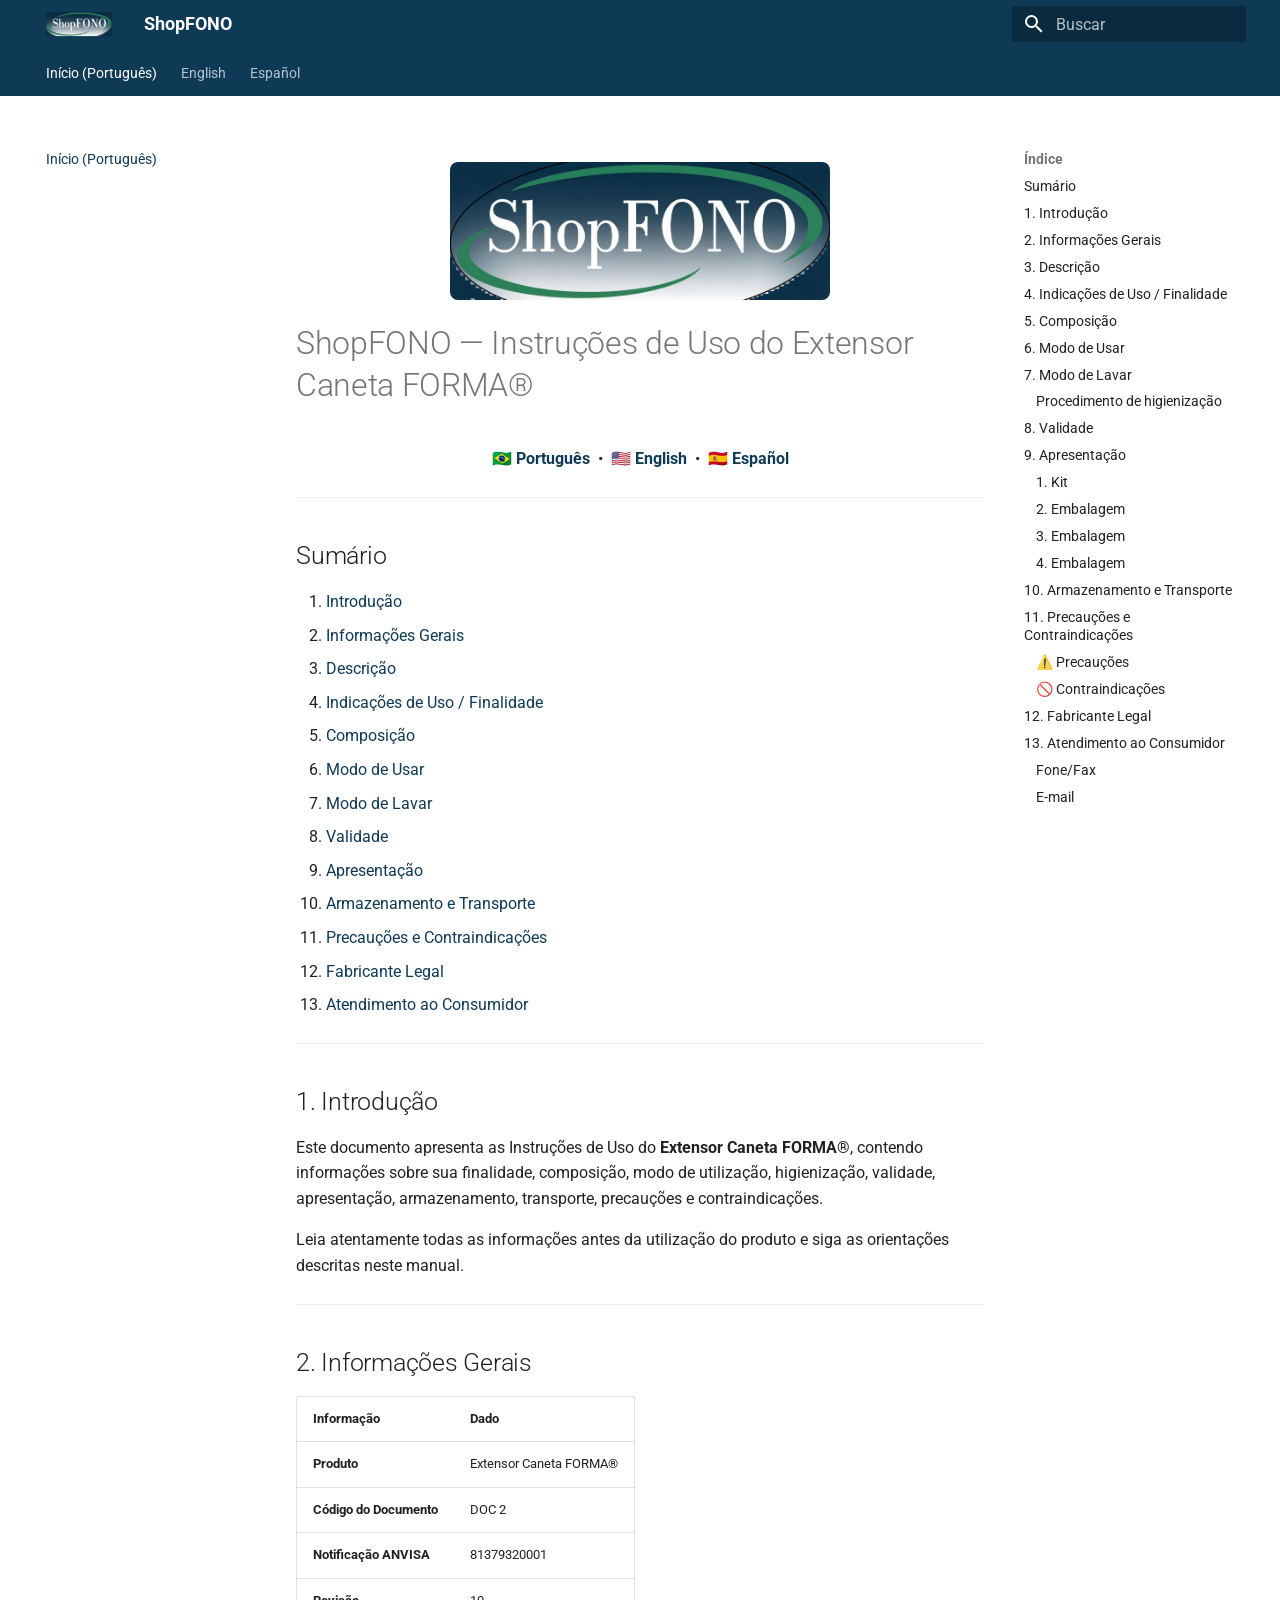
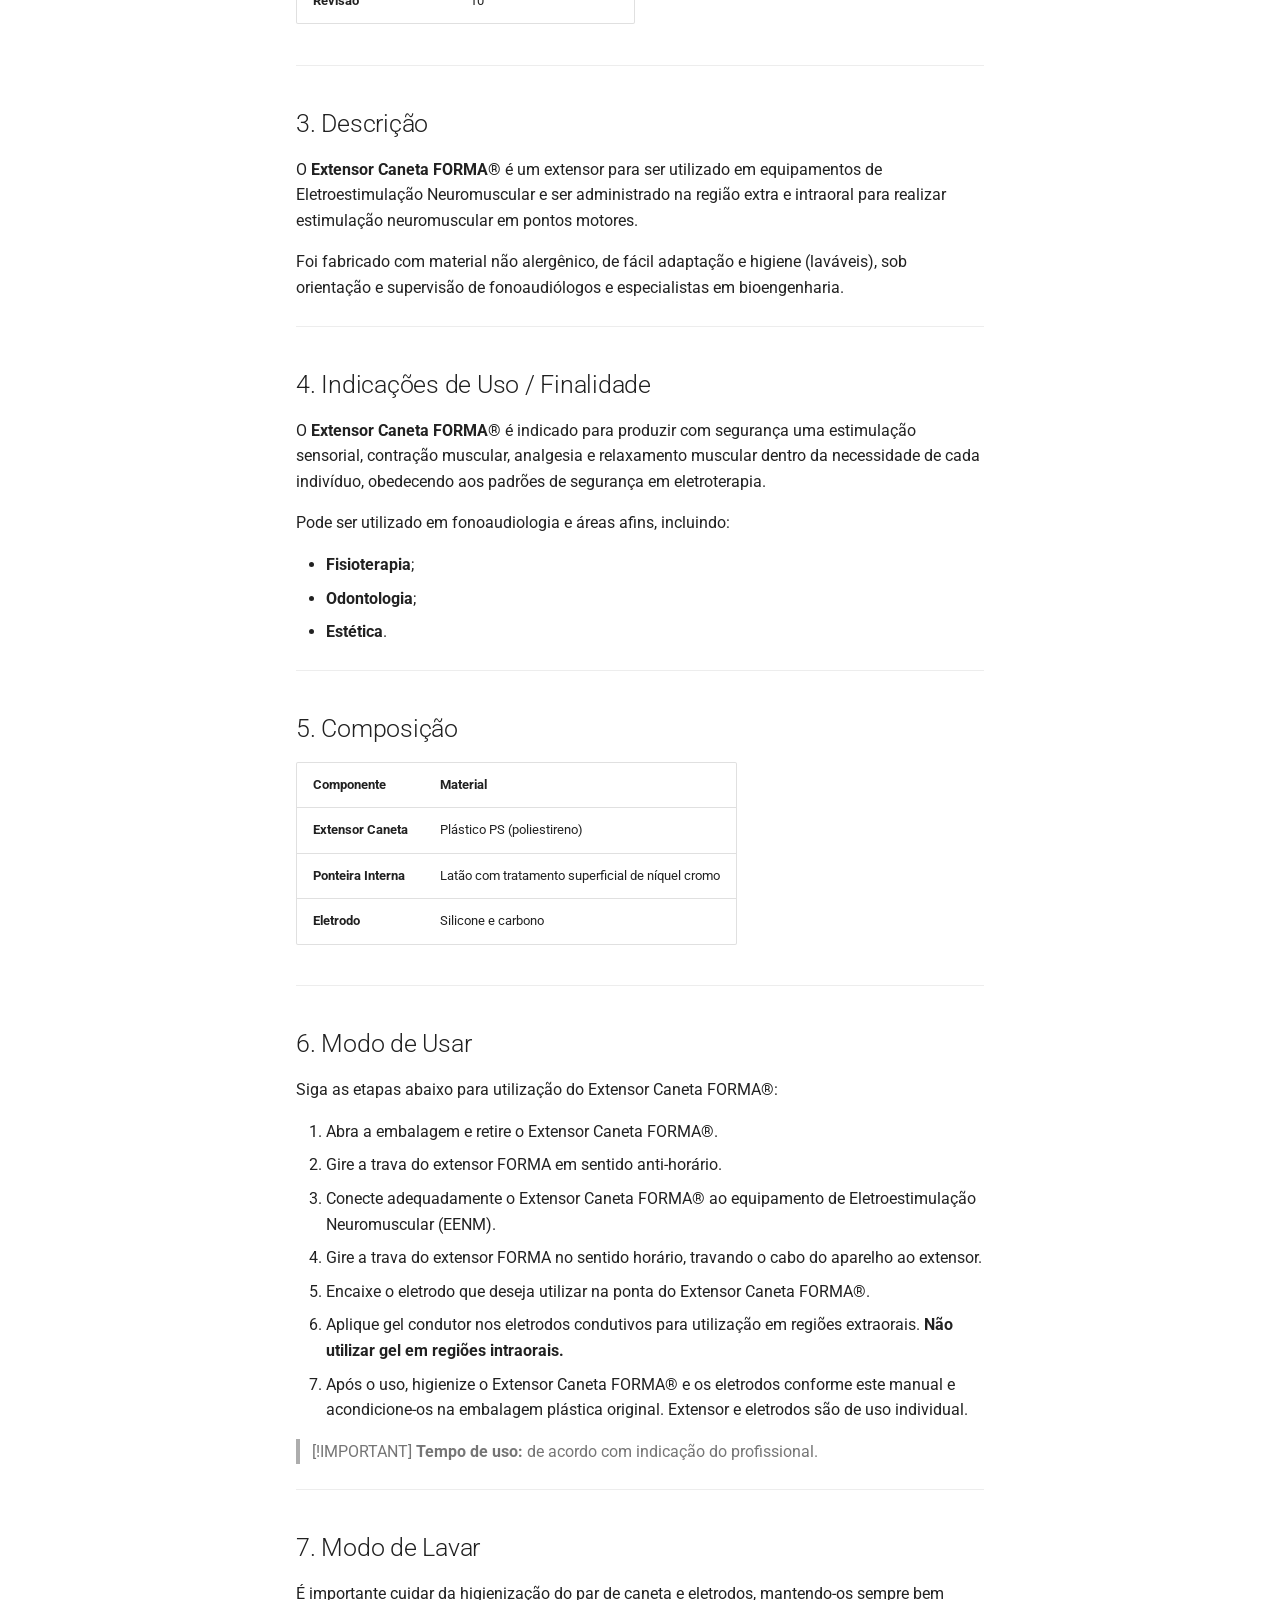
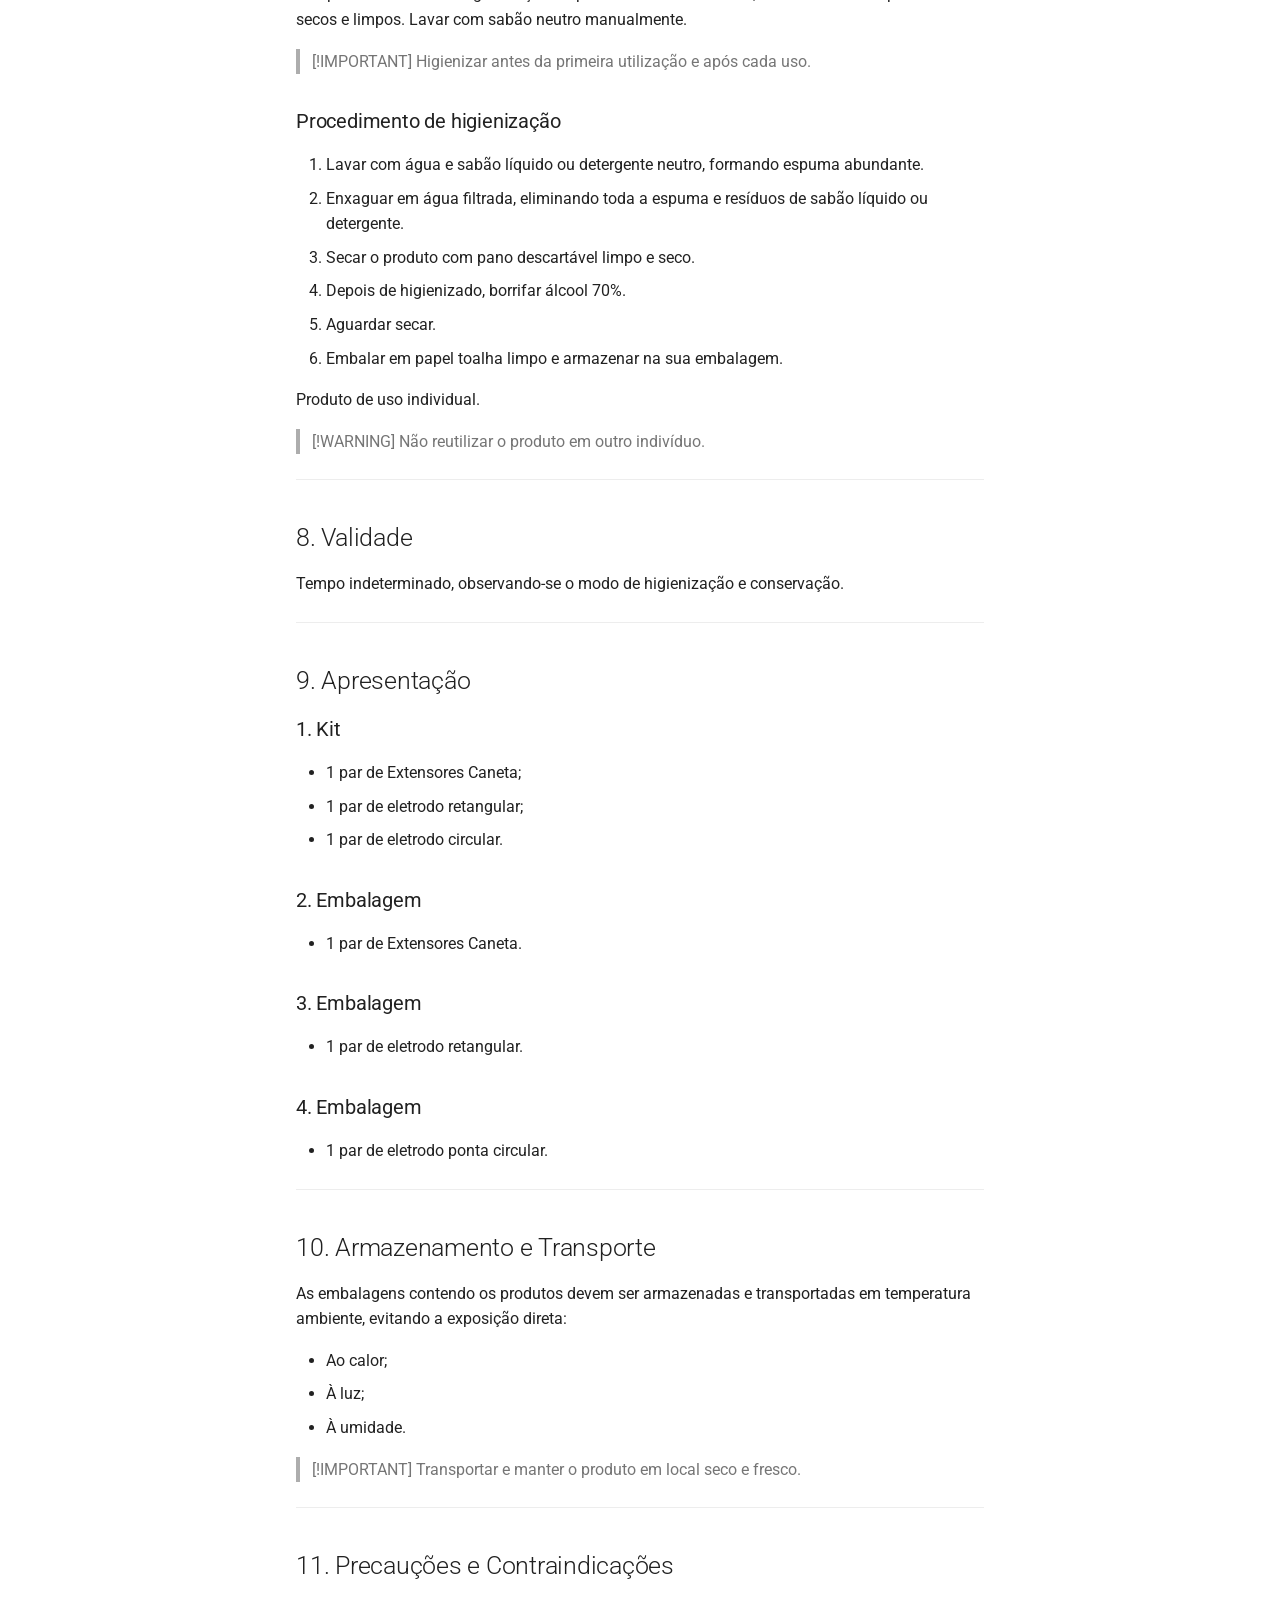
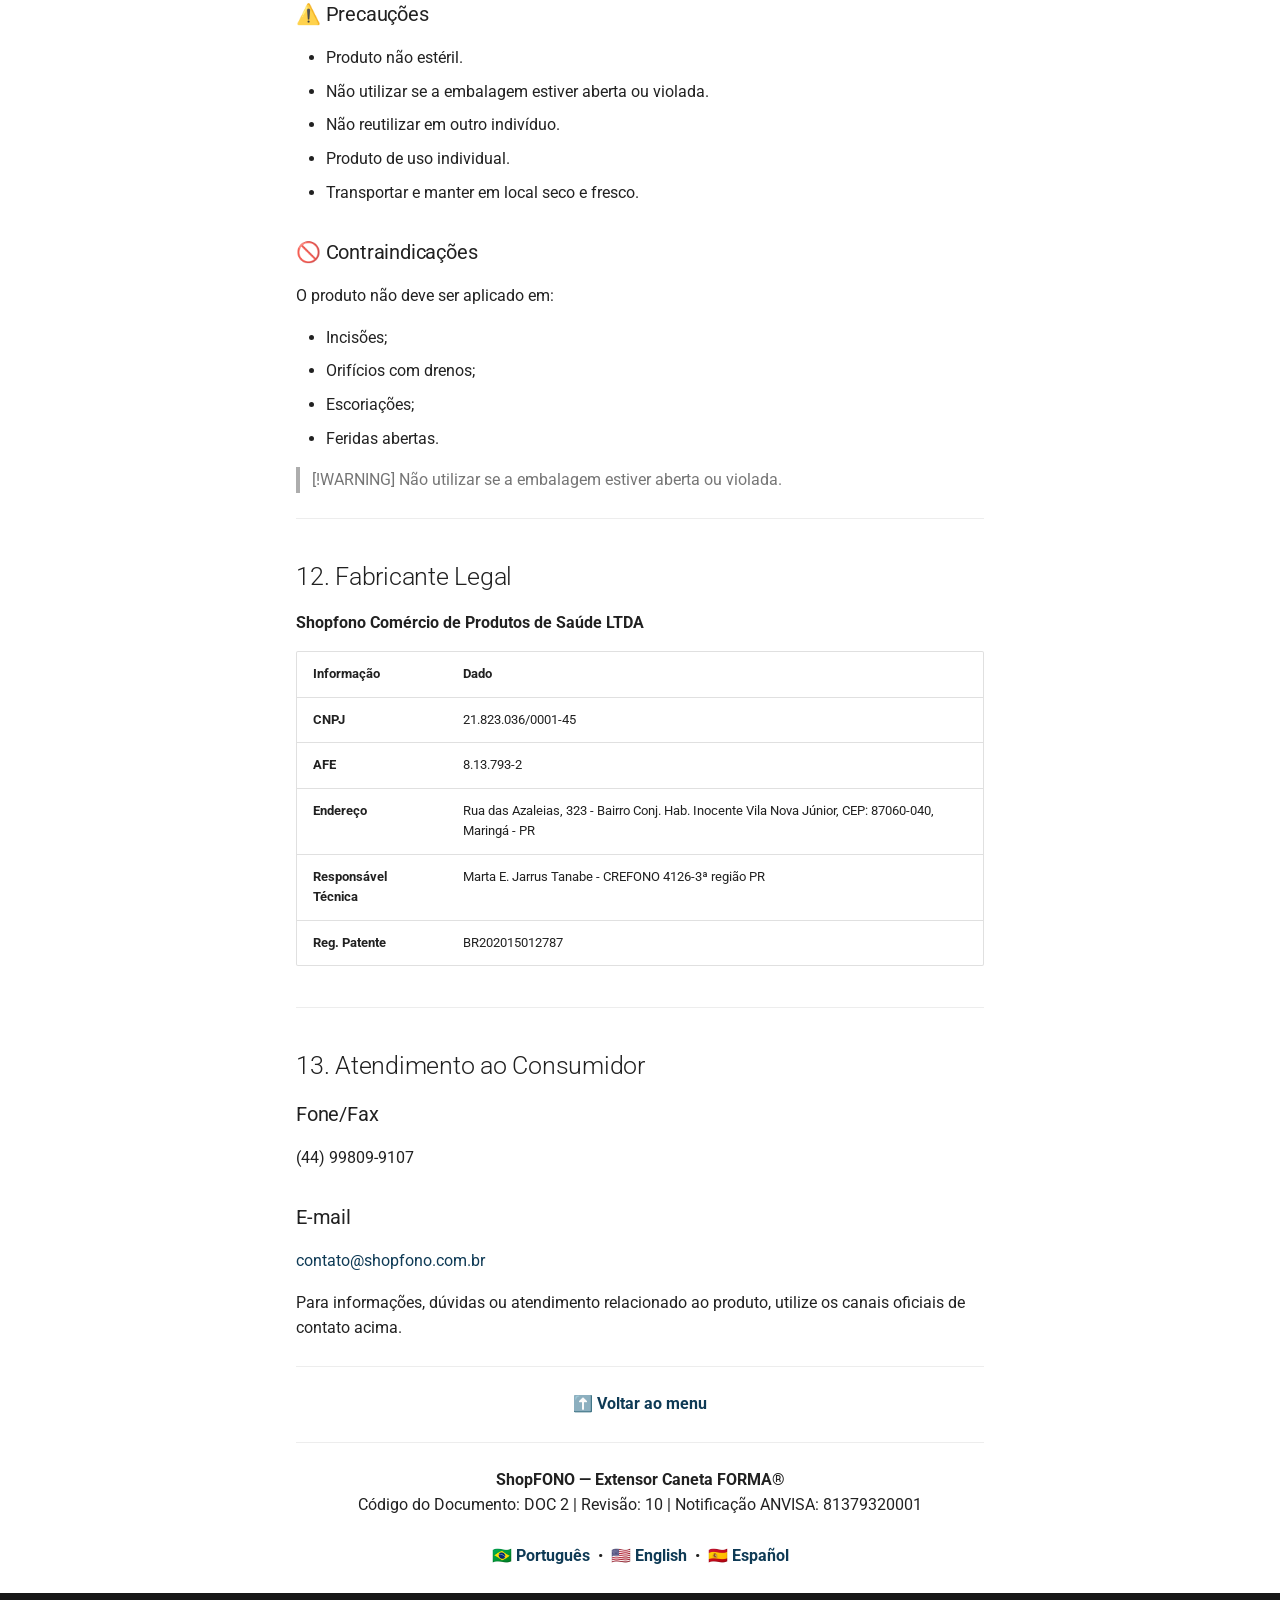
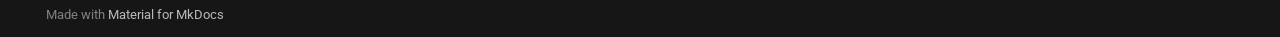
==== commit 34510c03: "Deployed 764d8b9 with MkDocs version: 1.6.1" ====
--- a/index.html
+++ b/index.html
@@ -982,9 +982,9 @@
 
 
 
-<div align="center" style="background-color: #0E3A55; padding: 25px; border-radius: 10px; margin-bottom: 25px;">
-  <img src="assets/logo.png" alt="ShopFONO Logo" width="350" style="display: block; margin: 0 auto;" />
-</div>
+<p align="center">
+  <img src="assets/logo.png" alt="ShopFONO Logo" width="380" style="border-radius: 8px; max-width: 100%;" />
+</p>
 
 <h1 id="shopfono-instrucoes-de-uso-do-extensor-caneta-forma">ShopFONO — Instruções de Uso do Extensor Caneta FORMA®</h1>
 <p align="center">
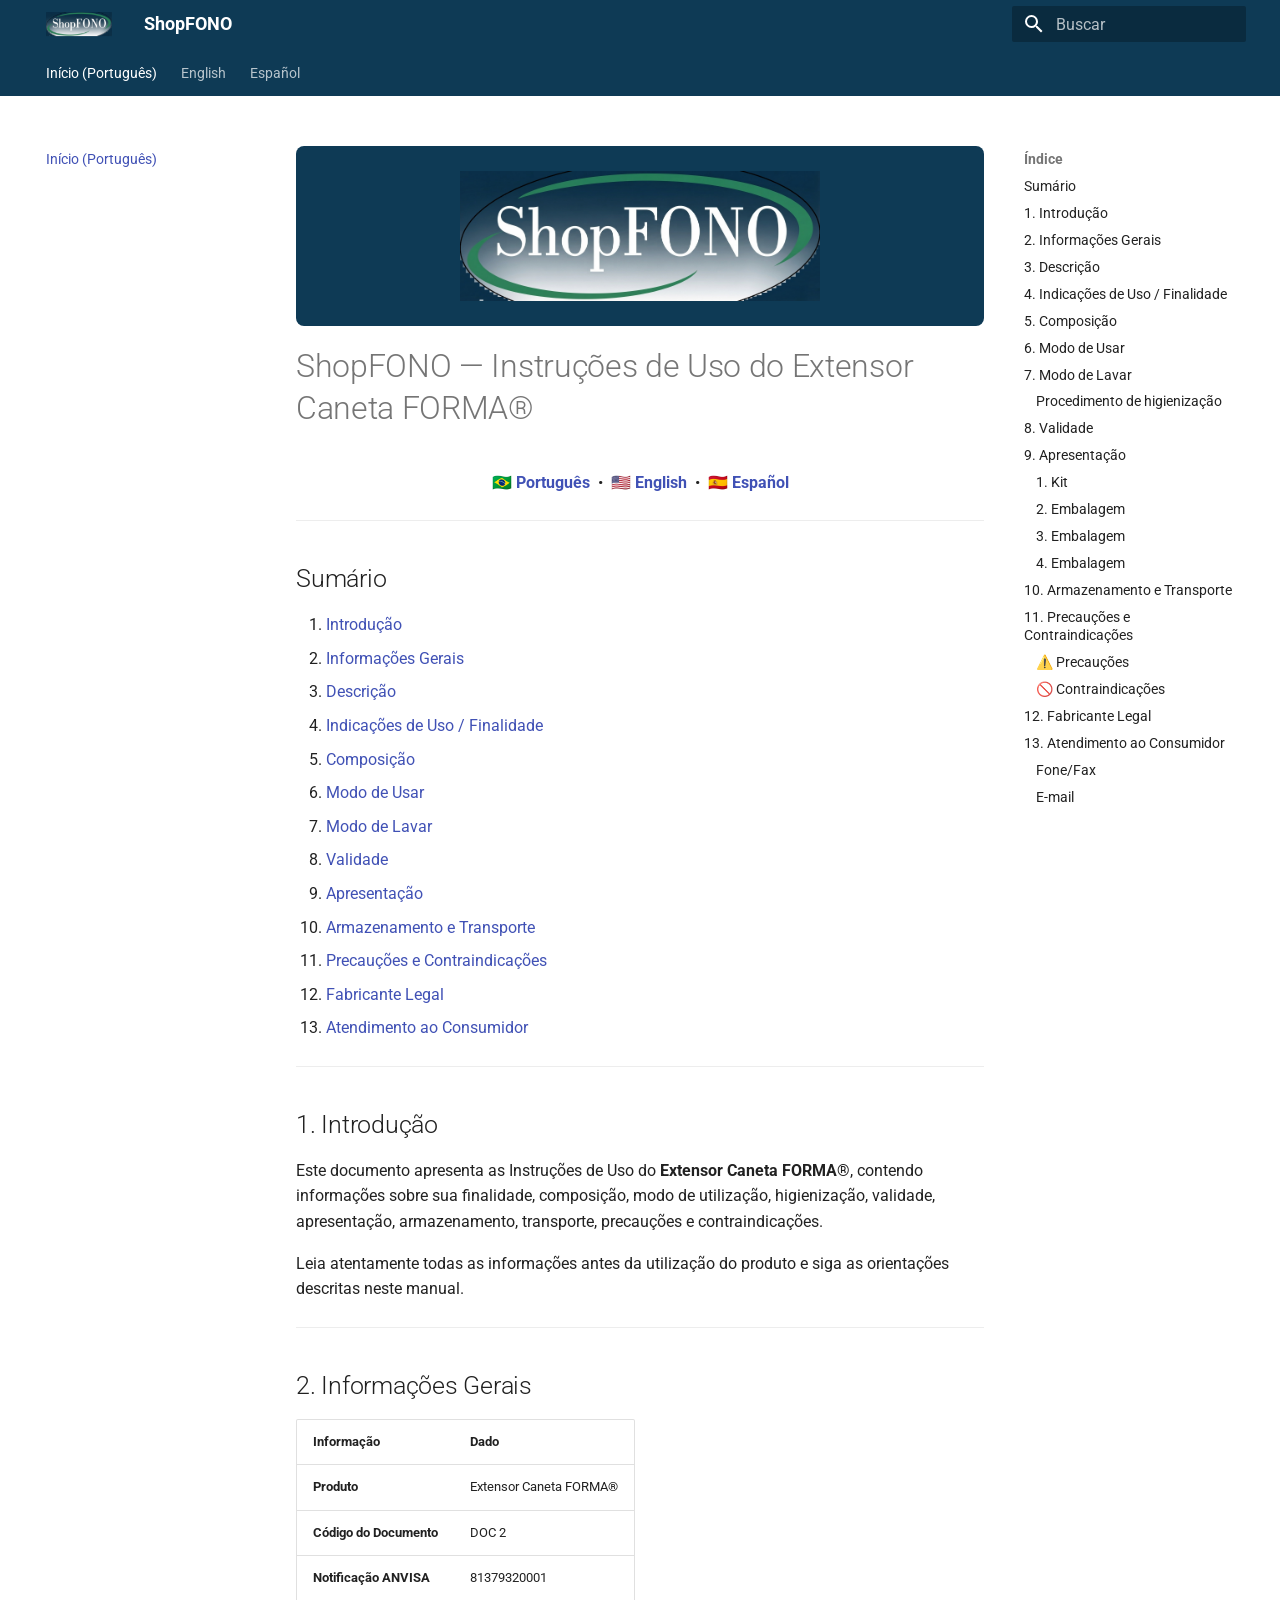
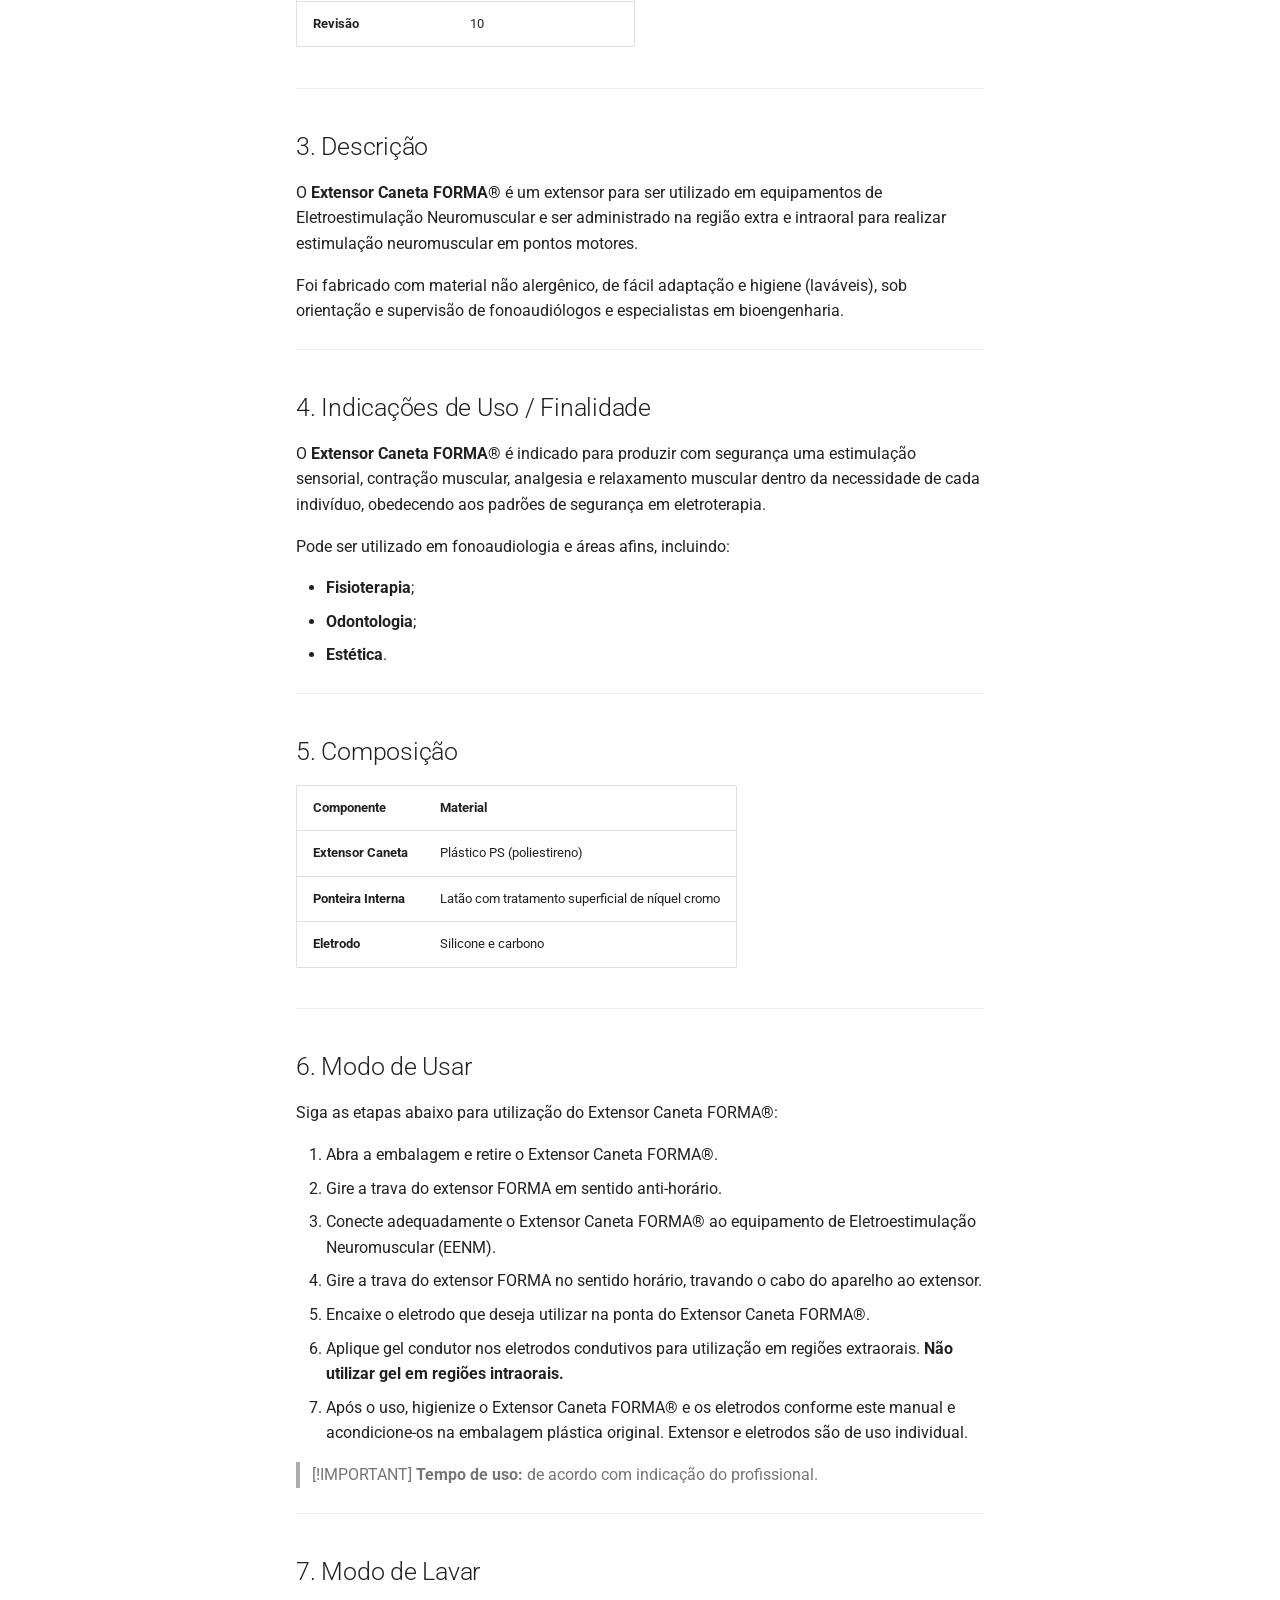
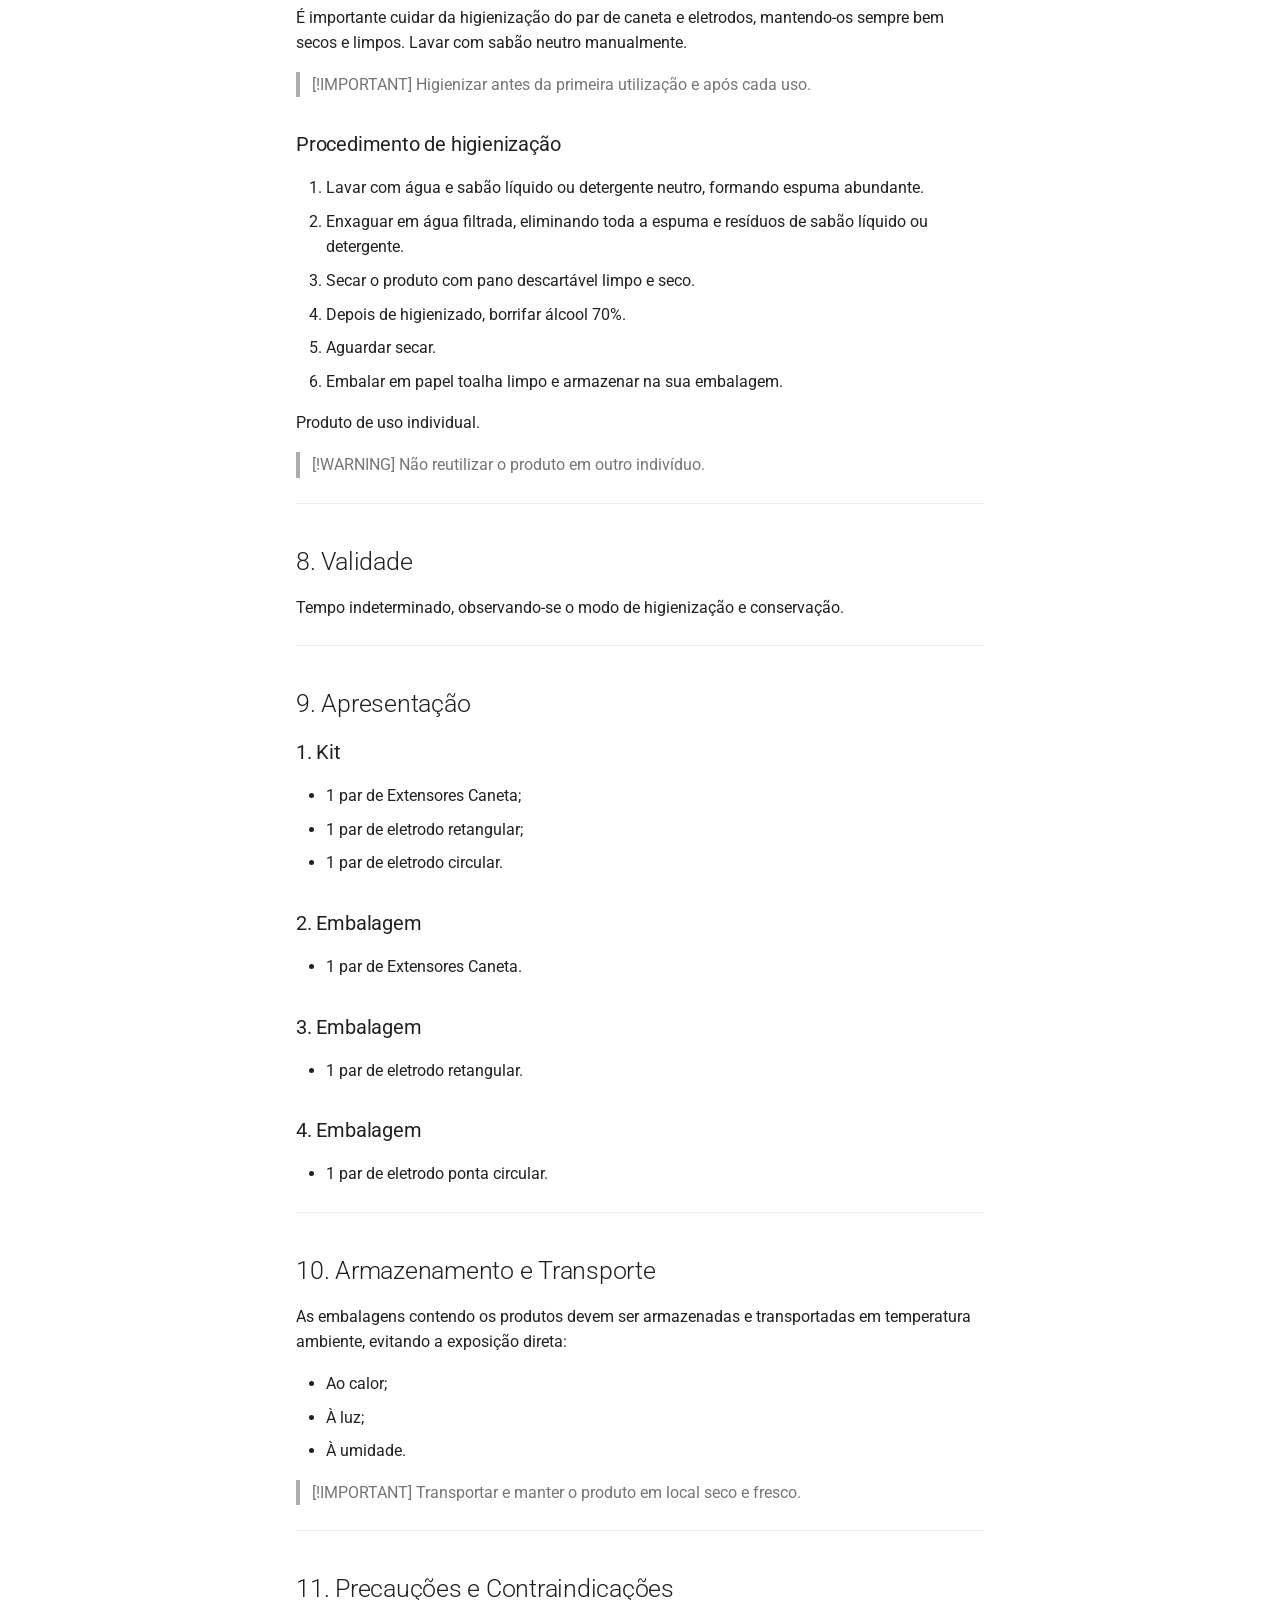
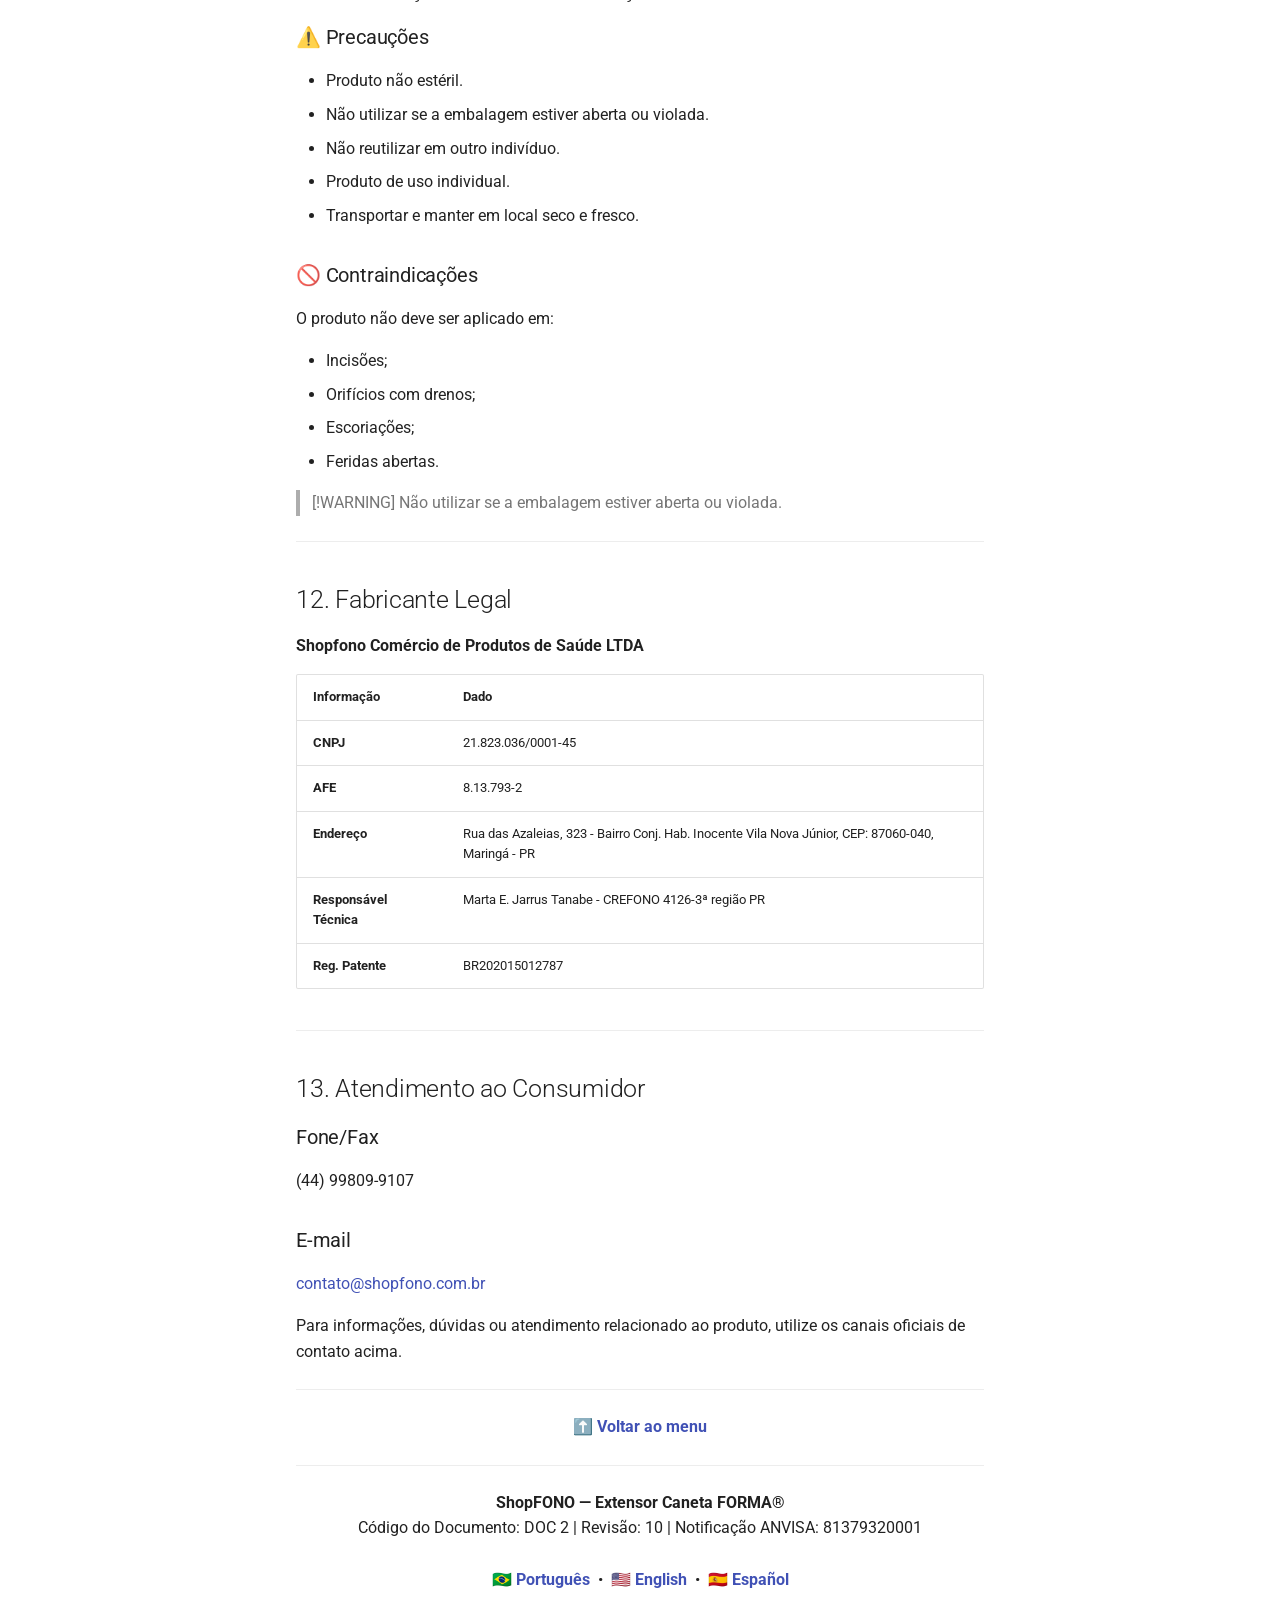
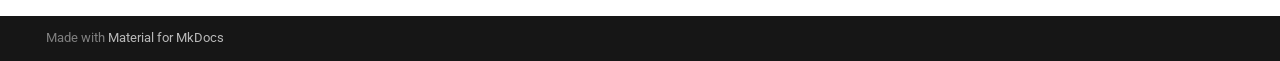
==== commit 6b3dc3a7: "Deployed 4dac904 with MkDocs version: 1.6.1" ====
--- a/index.html
+++ b/index.html
@@ -982,9 +982,9 @@
 
 
 
-<p align="center">
-  <img src="assets/logo.png" alt="ShopFONO Logo" width="380" style="border-radius: 8px; max-width: 100%;" />
-</p>
+<div align="center" style="background-color: #0E3A55; padding: 25px 15px; border-radius: 8px; margin-bottom: 20px;">
+  <img src="assets/logo.png" alt="ShopFONO Logo" width="360" style="display: block; margin: 0 auto;" />
+</div>
 
 <h1 id="shopfono-instrucoes-de-uso-do-extensor-caneta-forma">ShopFONO — Instruções de Uso do Extensor Caneta FORMA®</h1>
 <p align="center">
--- a/stylesheets/extra.css
+++ b/stylesheets/extra.css
@@ -1,7 +1,4 @@
-:root {
-  --md-primary-fg-color: #0E3A55;
-  --md-primary-fg-color--dark: #092639;
-}
+/* Estilização do cabeçalho MkDocs com a cor corporativa ShopFONO (#0E3A55) */
 
 .md-header {
   background-color: #0E3A55 !important;
@@ -10,3 +7,18 @@
 .md-tabs {
   background-color: #0E3A55 !important;
 }
+
+.logo-header-panel {
+  background-color: #0E3A55;
+  padding: 25px 15px;
+  border-radius: 8px;
+  margin-bottom: 20px;
+  text-align: center;
+}
+
+.logo-header-panel img {
+  max-width: 360px;
+  width: 100%;
+  height: auto;
+  display: inline-block;
+}
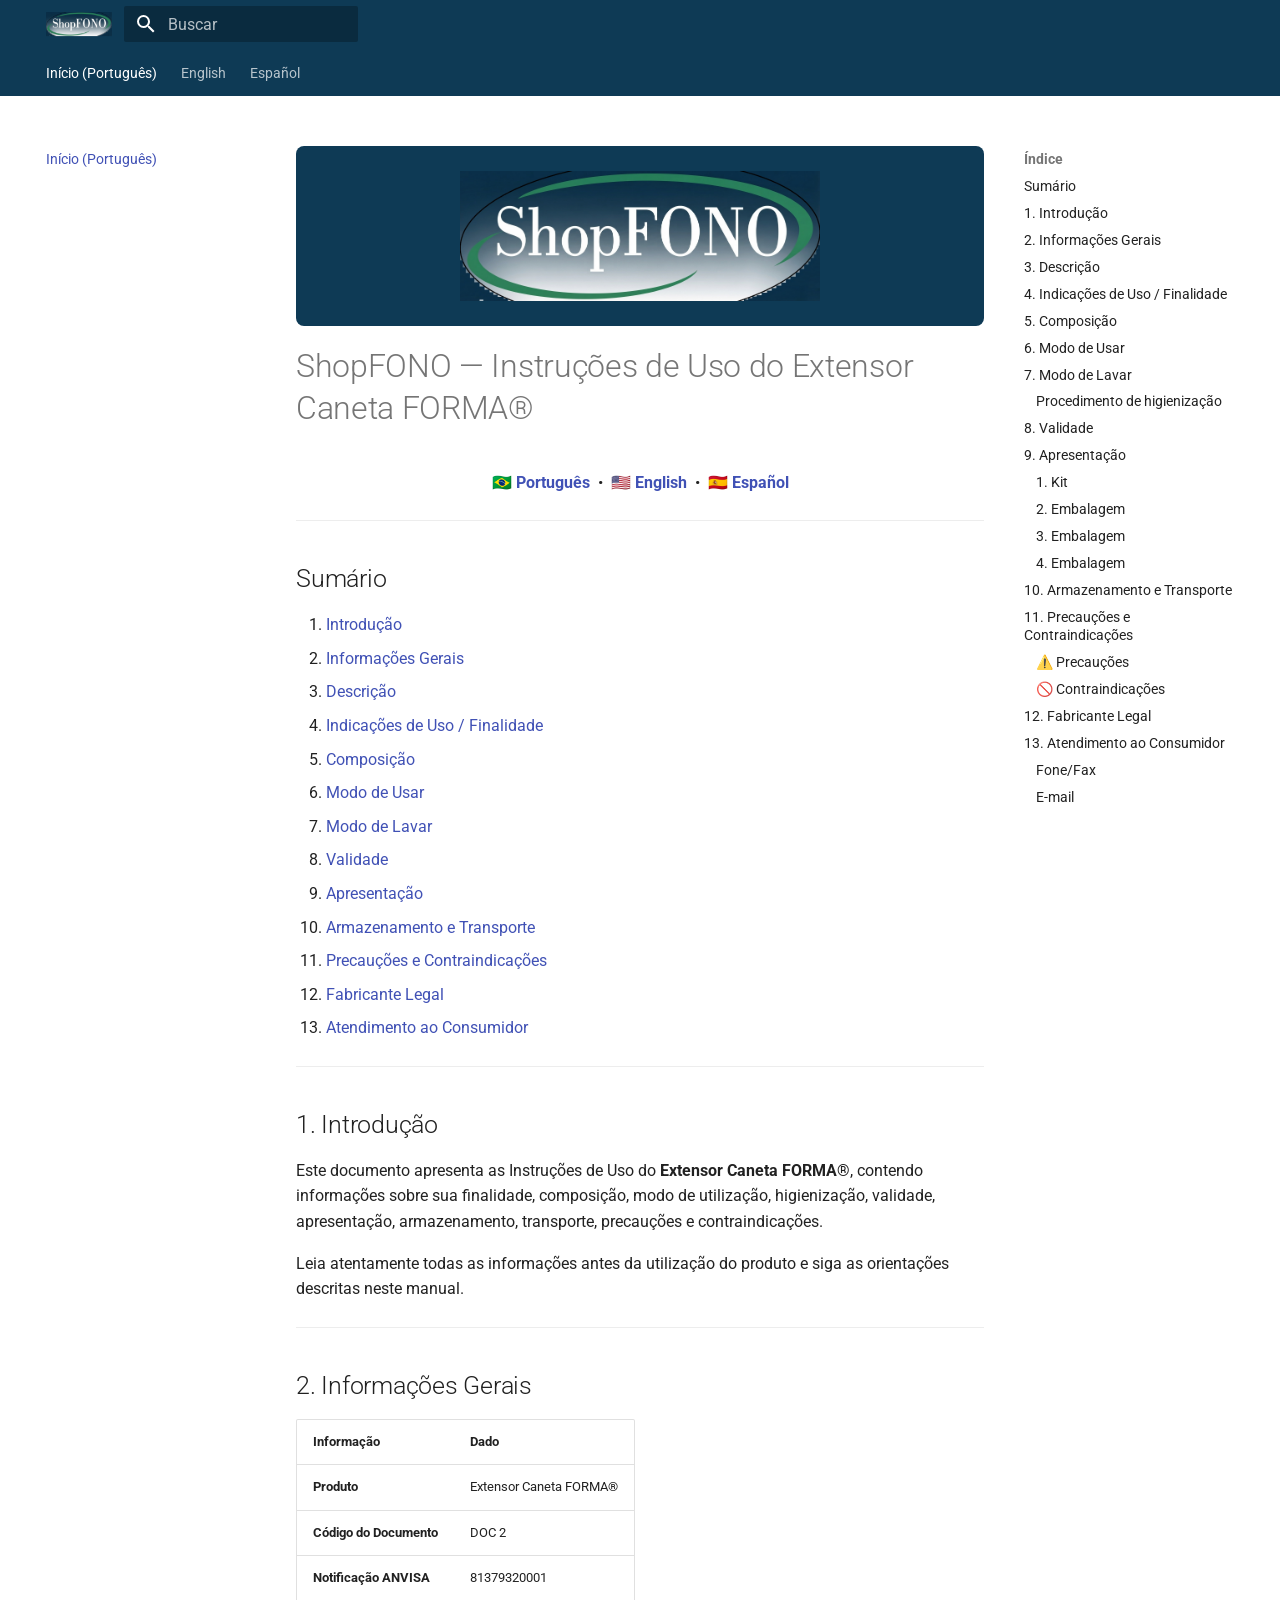
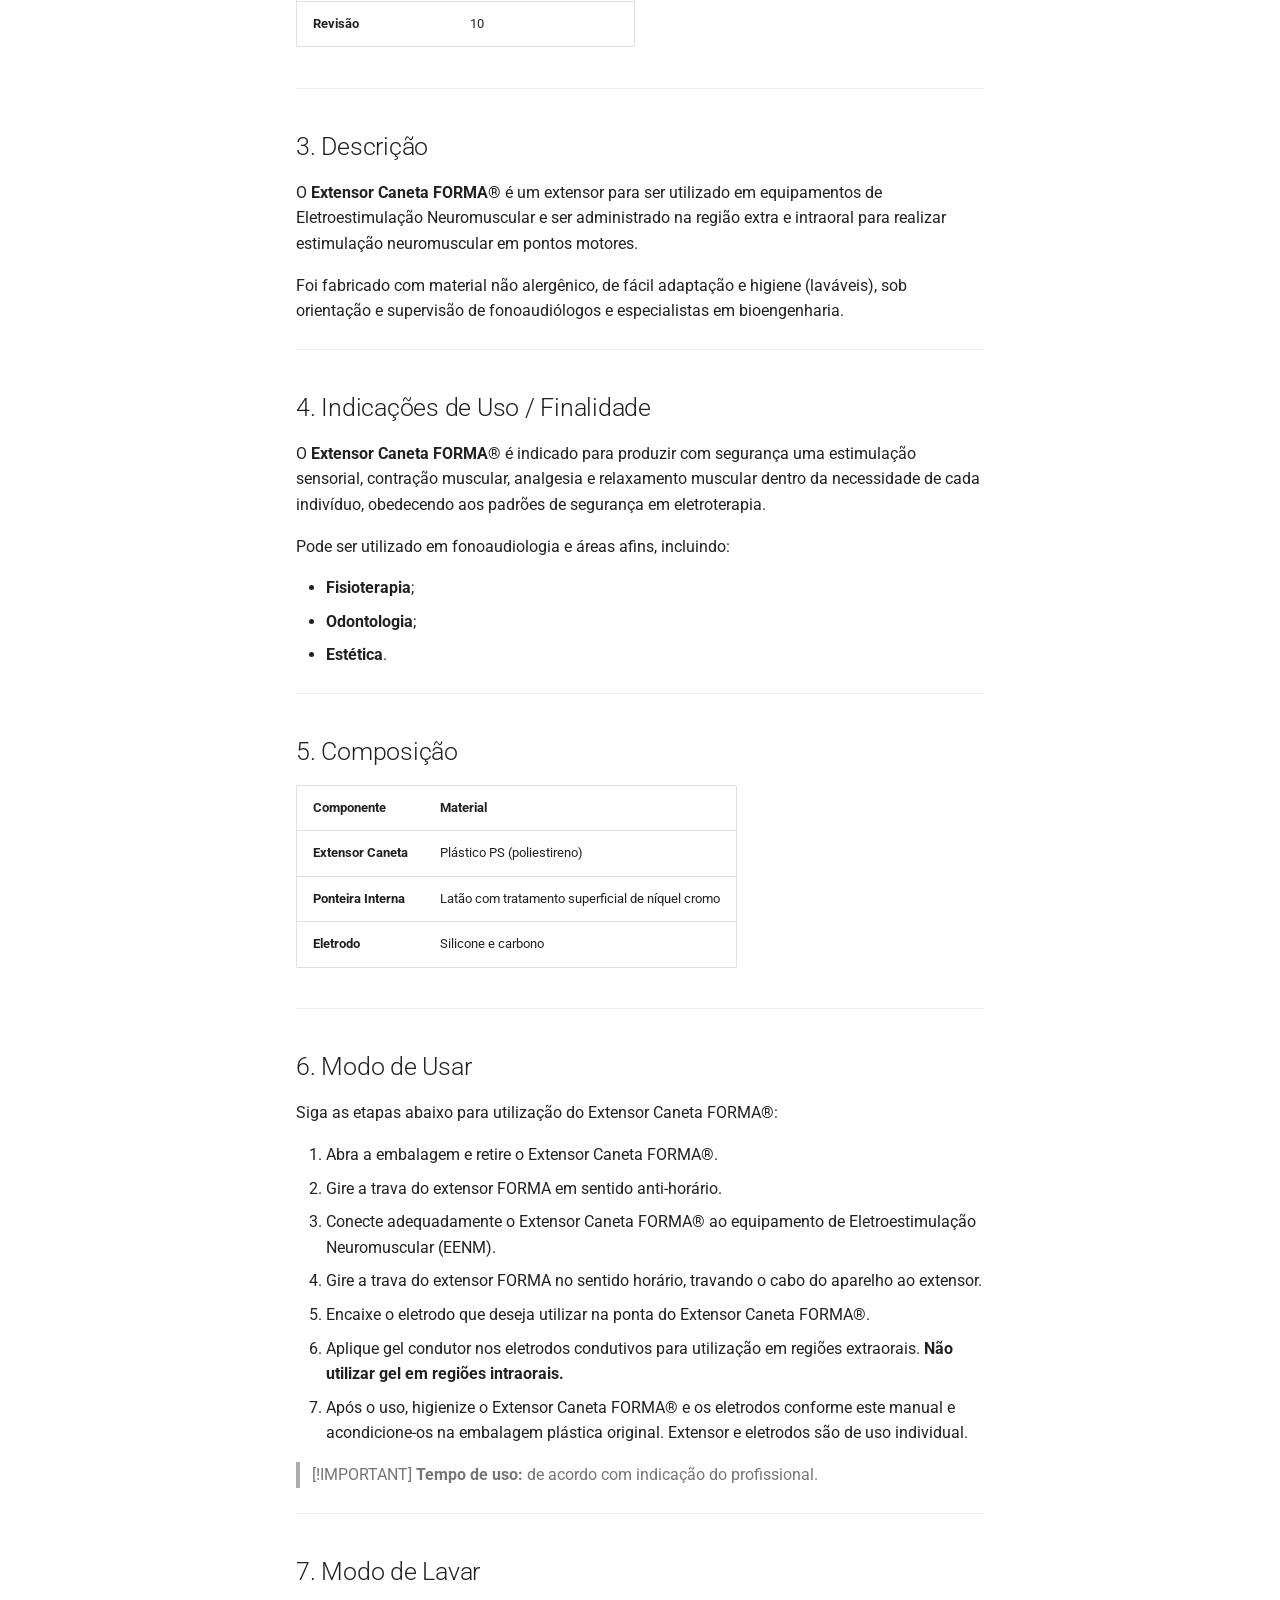
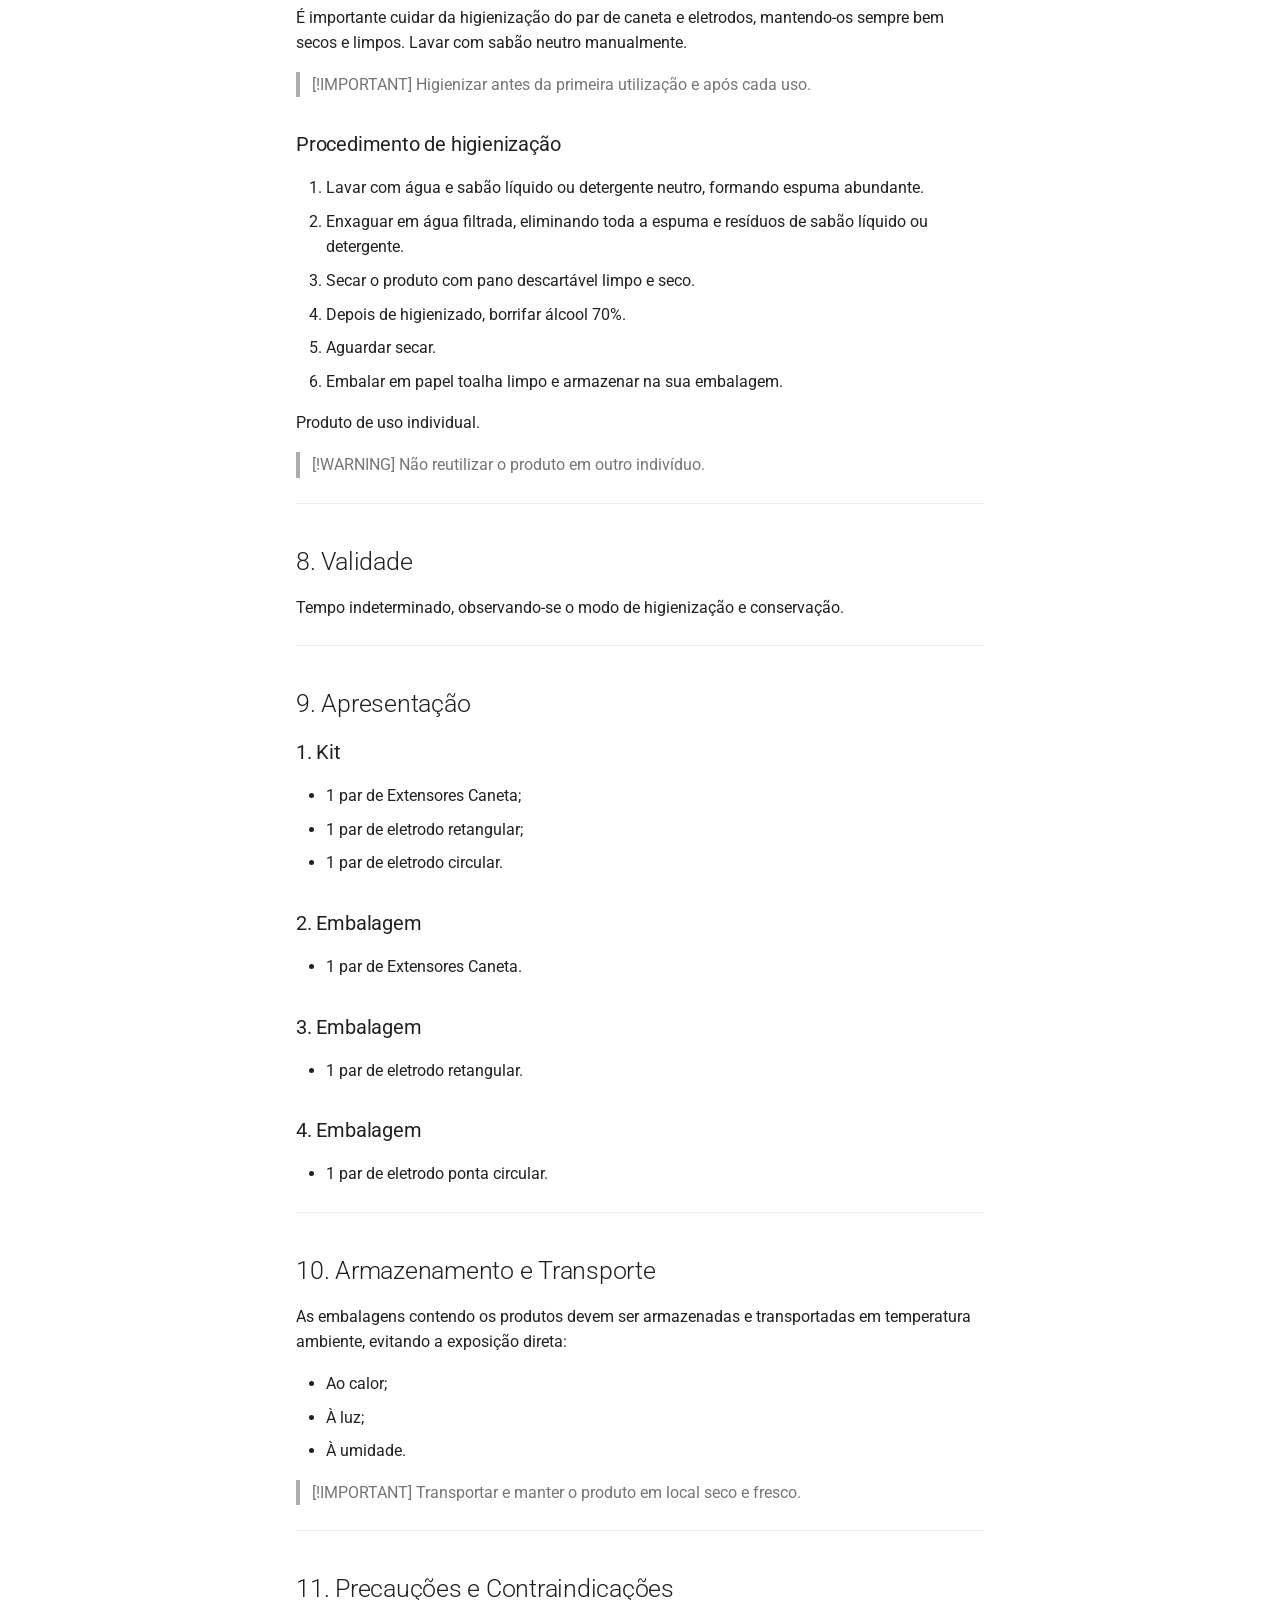
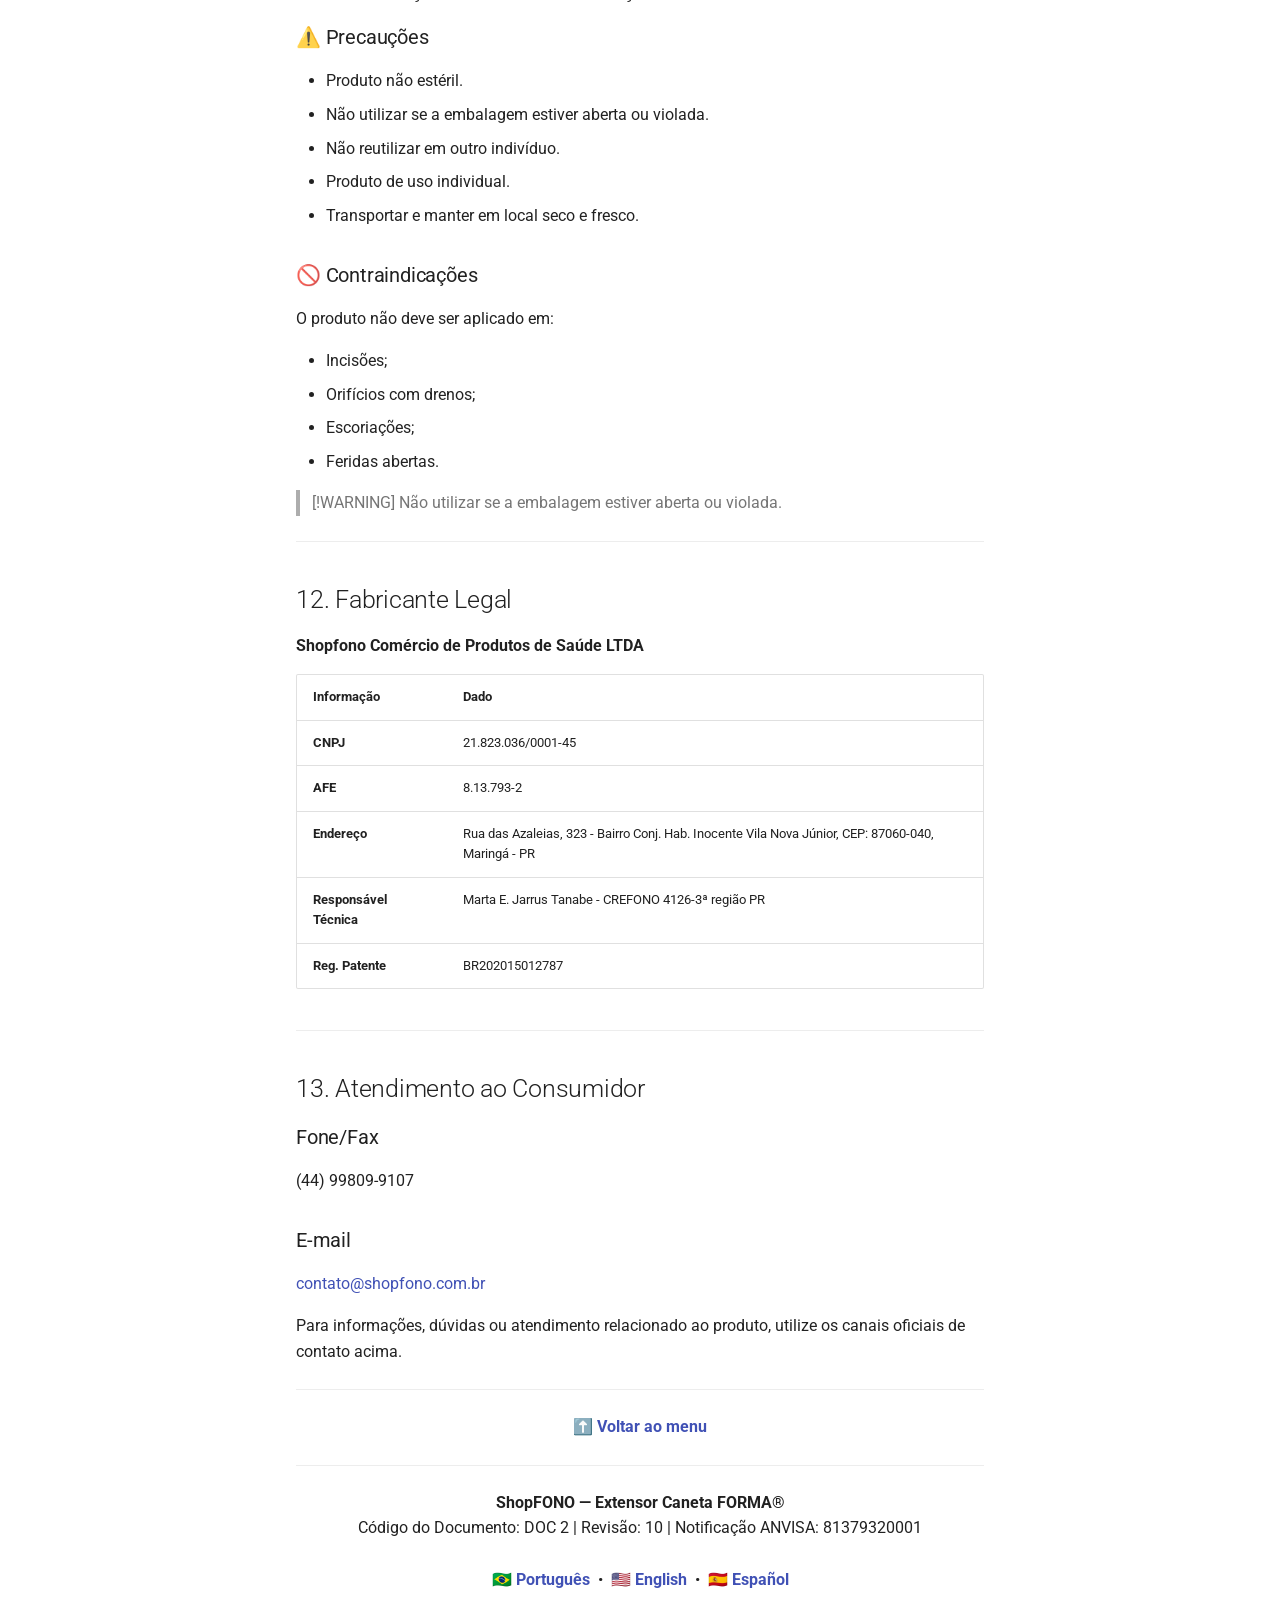
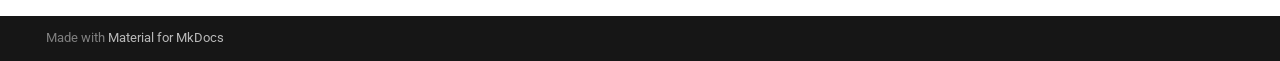
==== commit 56e721f0: "Deployed b401fdf with MkDocs version: 1.6.1" ====
--- a/index.html
+++ b/index.html
@@ -23,7 +23,7 @@
     
     
       
-        <title>ShopFONO</title>
+        <title></title>
       
     
     
@@ -80,7 +80,7 @@
 
 <header class="md-header" data-md-component="header">
   <nav class="md-header__inner md-grid" aria-label="Cabeçalho">
-    <a href="." title="ShopFONO" class="md-header__button md-logo" aria-label="ShopFONO" data-md-component="logo">
+    <a href="." title="" class="md-header__button md-logo" aria-label="" data-md-component="logo">
       
   <img src="assets/logo.png" alt="logo">
 
@@ -93,7 +93,7 @@
       <div class="md-header__ellipsis">
         <div class="md-header__topic">
           <span class="md-ellipsis">
-            ShopFONO
+            
           </span>
         </div>
         <div class="md-header__topic" data-md-component="header-topic">
@@ -247,12 +247,12 @@
 
 <nav class="md-nav md-nav--primary md-nav--lifted" aria-label="Navegação" data-md-level="0">
   <label class="md-nav__title" for="__drawer">
-    <a href="." title="ShopFONO" class="md-nav__button md-logo" aria-label="ShopFONO" data-md-component="logo">
+    <a href="." title="" class="md-nav__button md-logo" aria-label="" data-md-component="logo">
       
   <img src="assets/logo.png" alt="logo">
 
     </a>
-    ShopFONO
+    
   </label>
   
   <ul class="md-nav__list" data-md-scrollfix>
@@ -988,9 +988,9 @@
 
 <h1 id="shopfono-instrucoes-de-uso-do-extensor-caneta-forma">ShopFONO — Instruções de Uso do Extensor Caneta FORMA®</h1>
 <p align="center">
-  <a href="index.md"><b>🇧🇷 Português</b></a> &nbsp;•&nbsp;
-  <a href="en-US/README.md"><b>🇺🇸 English</b></a> &nbsp;•&nbsp;
-  <a href="es-ES/README.md"><b>🇪🇸 Español</b></a>
+  <a href="../"><b>🇧🇷 Português</b></a> &nbsp;•&nbsp;
+  <a href="../en-US/"><b>🇺🇸 English</b></a> &nbsp;•&nbsp;
+  <a href="../es-ES/"><b>🇪🇸 Español</b></a>
 </p>
 
 <hr />
--- a/stylesheets/extra.css
+++ b/stylesheets/extra.css
@@ -1,4 +1,4 @@
-/* Estilização do cabeçalho MkDocs com a cor corporativa ShopFONO (#0E3A55) */
+/* Estilização corporativa ShopFONO (#0E3A55) e ocultação do texto do cabeçalho */
 
 .md-header {
   background-color: #0E3A55 !important;
@@ -6,6 +6,12 @@
 
 .md-tabs {
   background-color: #0E3A55 !important;
+}
+
+/* Ocultar o texto do título (ex: CanetaForma) na barra de navegação do topo */
+.md-header__title,
+.md-header__topic {
+  display: none !important;
 }
 
 .logo-header-panel {
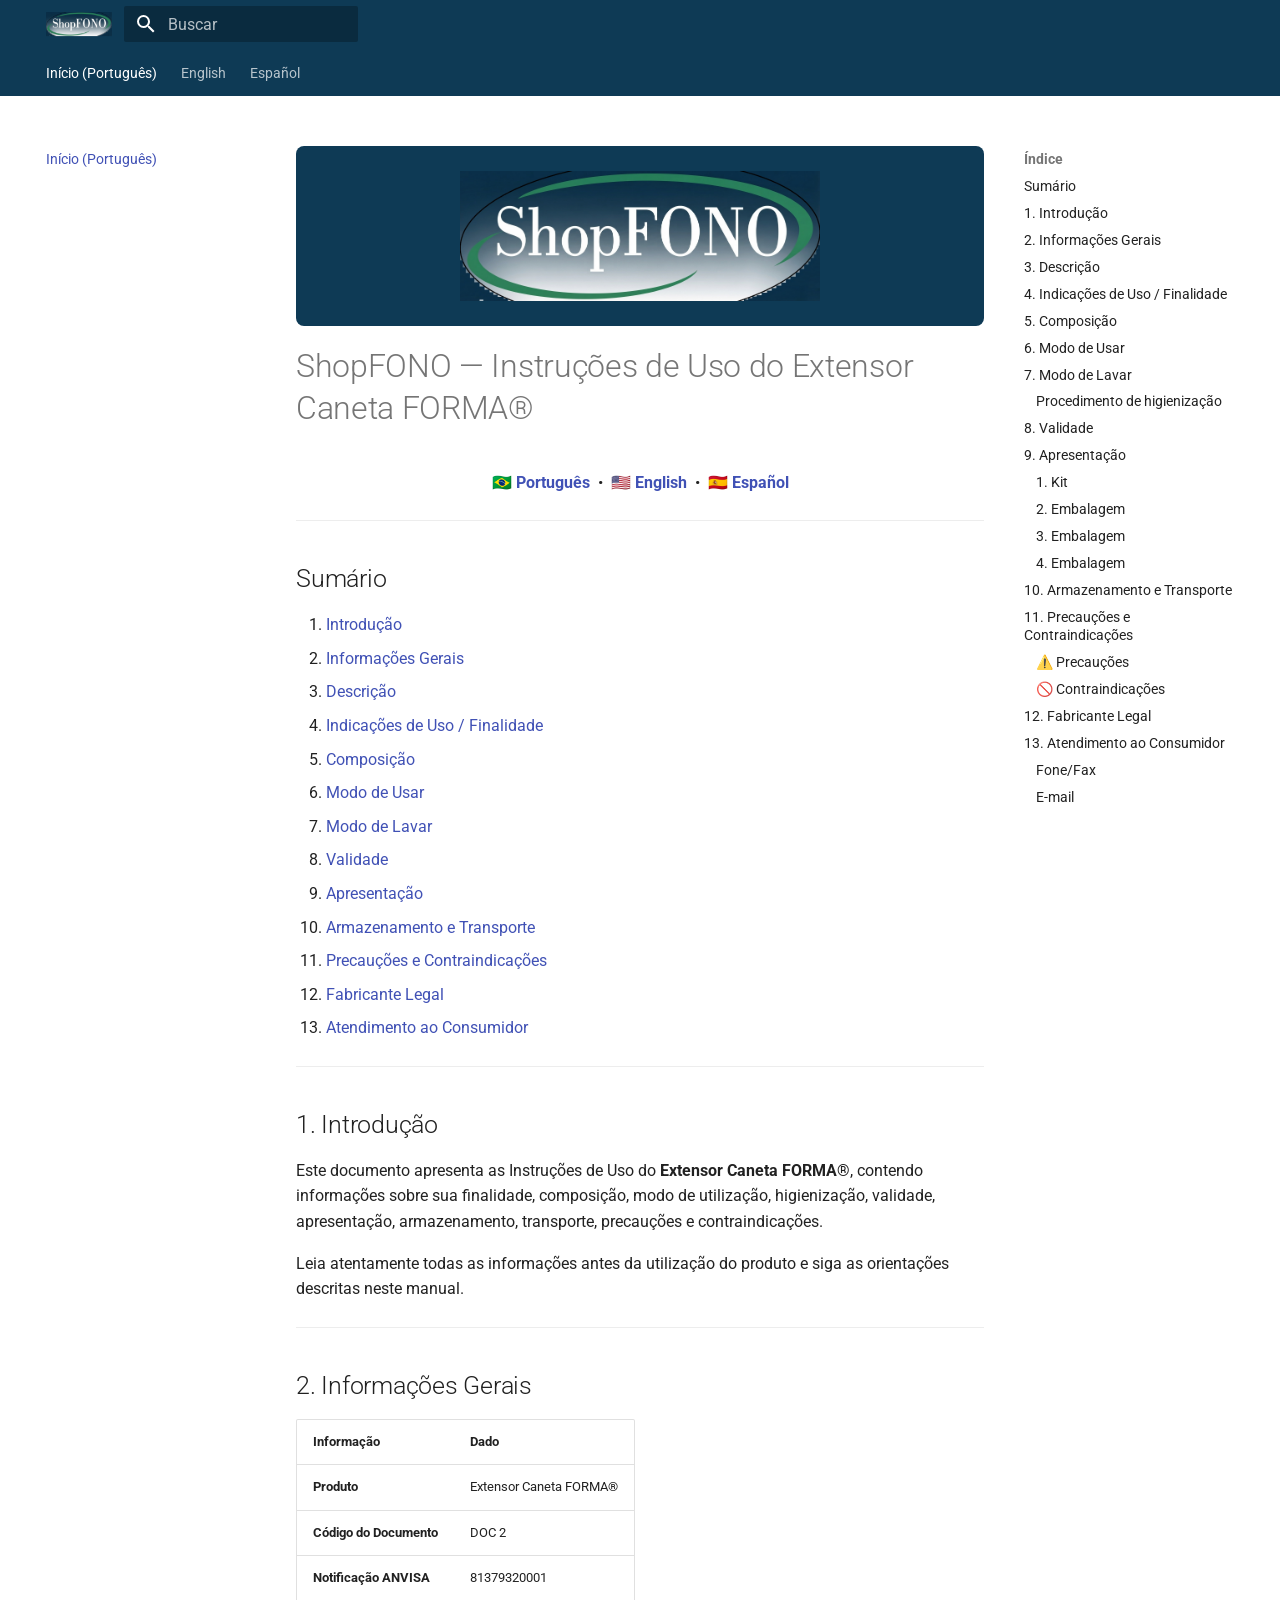
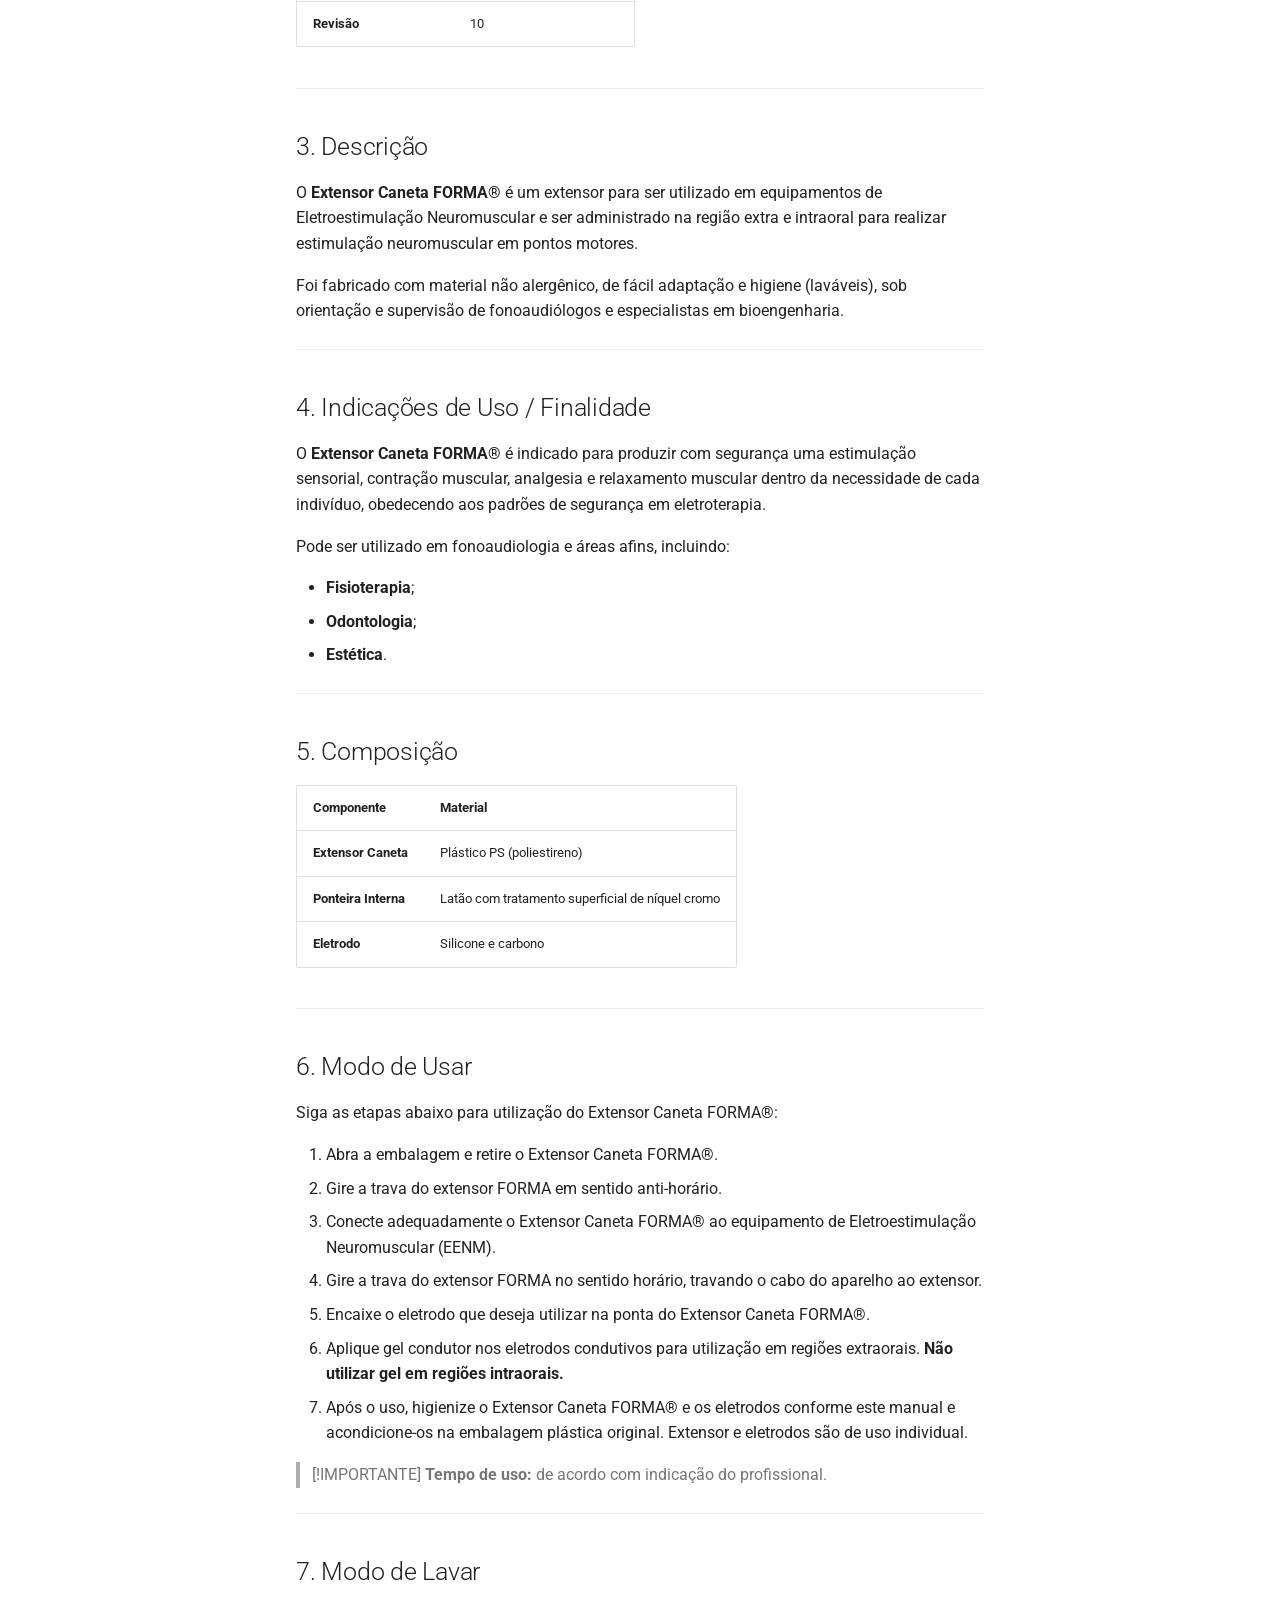
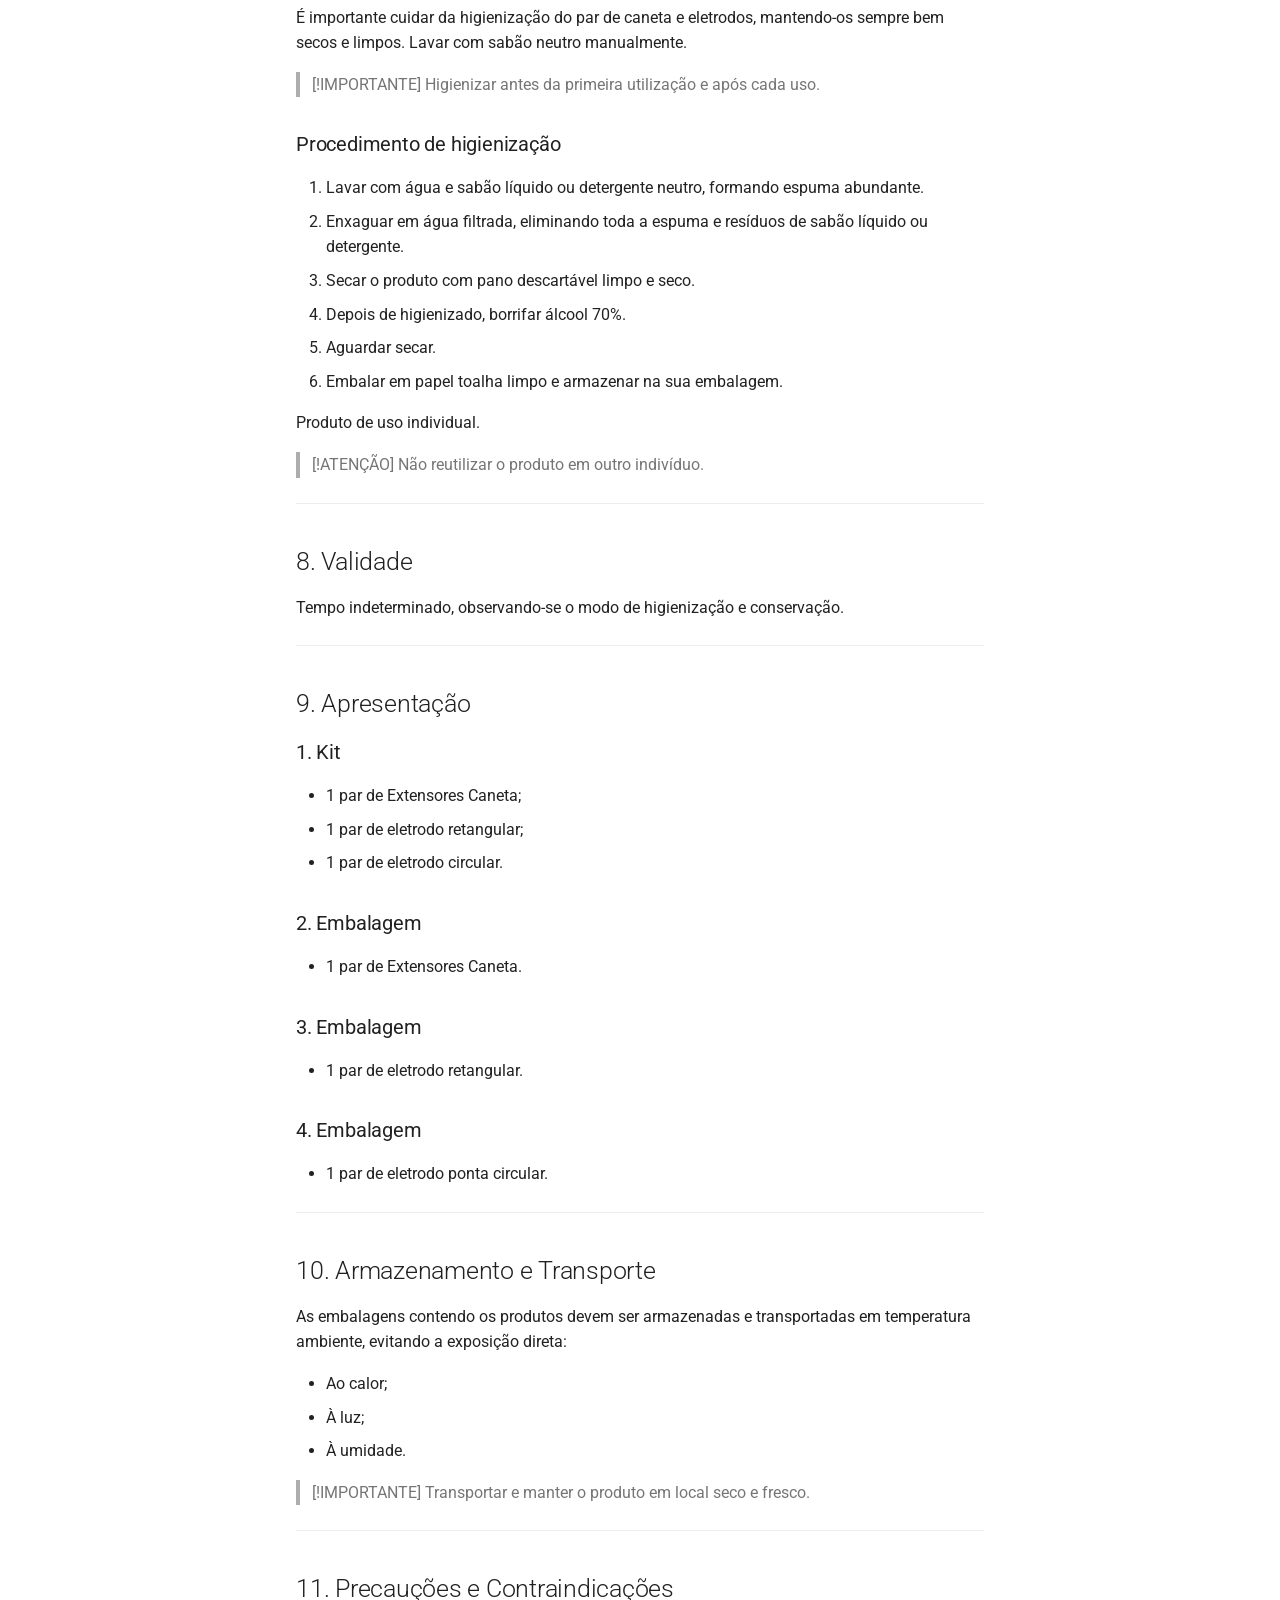
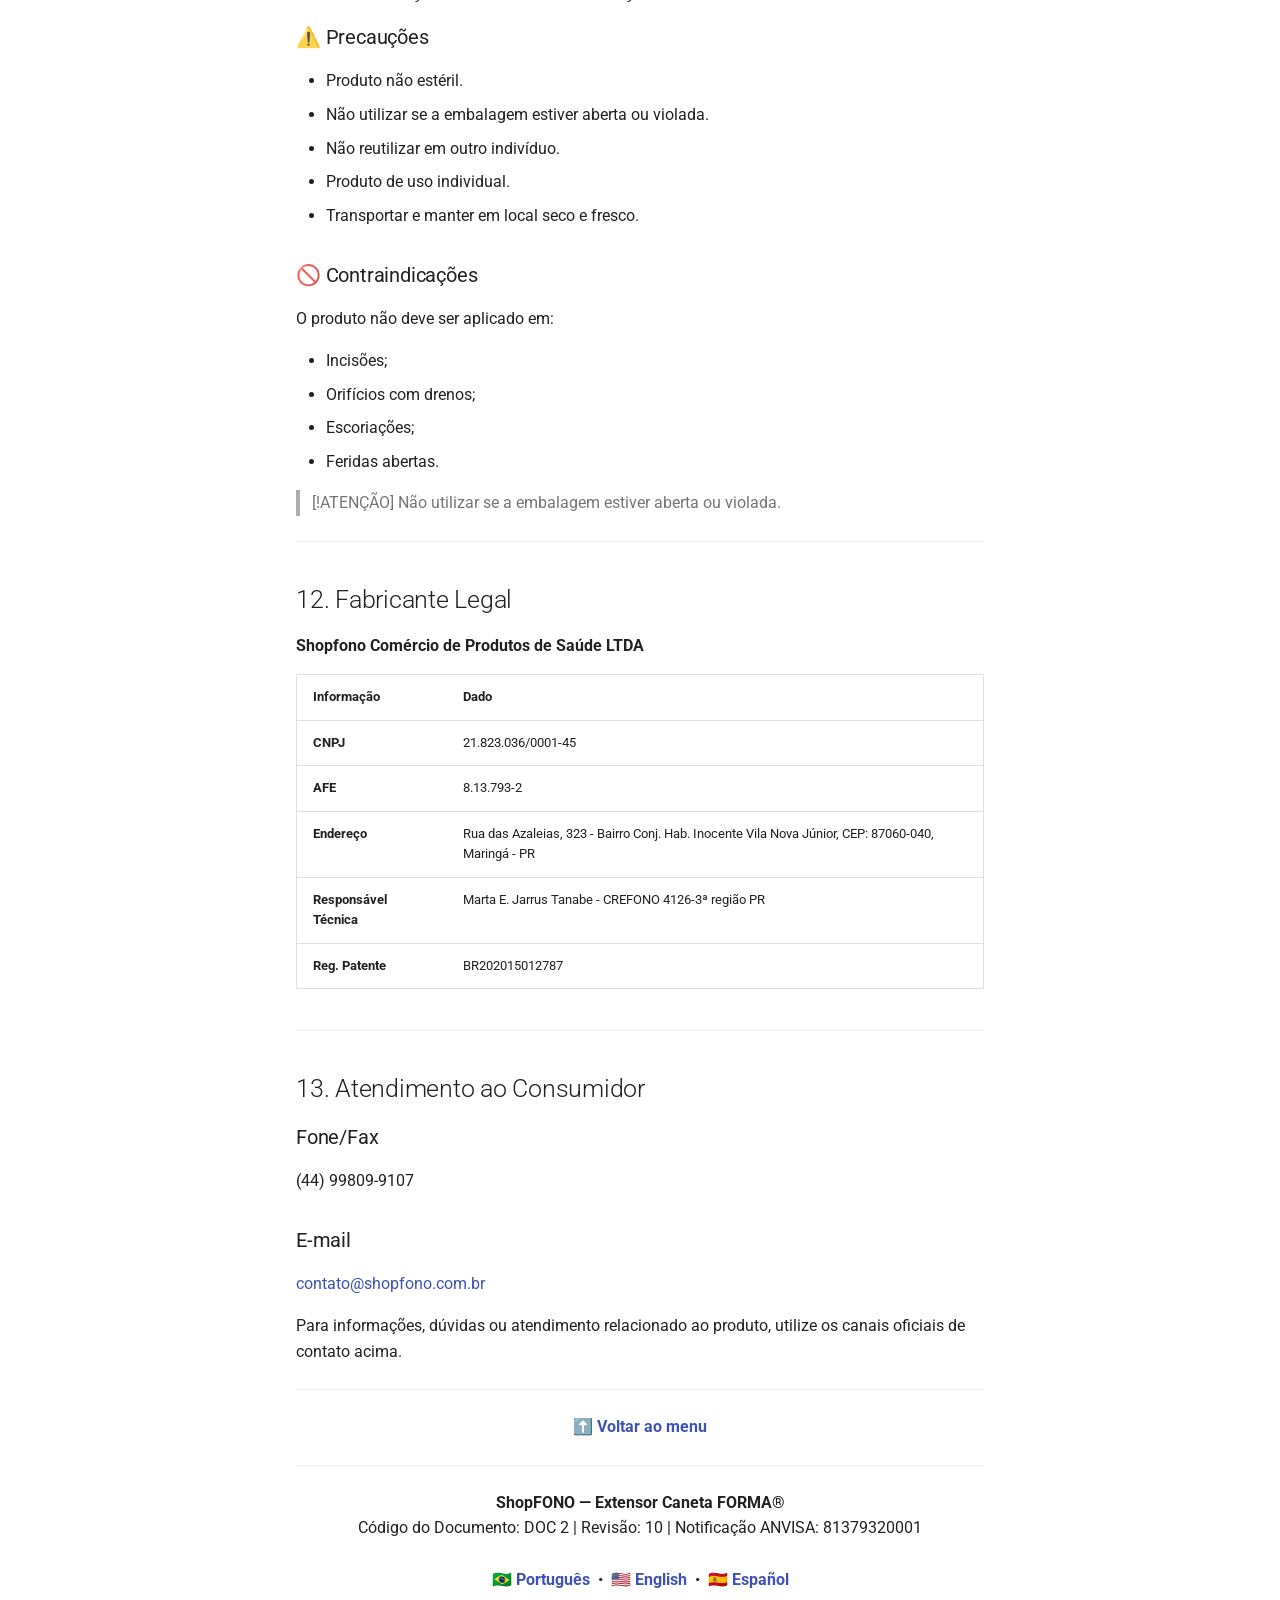
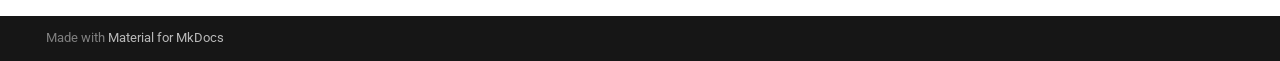
==== commit a129f923: "Deployed 9b6588b with MkDocs version: 1.6.1" ====
--- a/index.html
+++ b/index.html
@@ -8,7 +8,7 @@
       
       
       
-        <link rel="canonical" href="https://docshopfono.github.io/CanetaForma/">
+        <link rel="canonical" href="https://shopfono.github.io/CanetaForma/">
       
       
       
@@ -1092,14 +1092,14 @@
 <li>Após o uso, higienize o Extensor Caneta FORMA® e os eletrodos conforme este manual e acondicione-os na embalagem plástica original. Extensor e eletrodos são de uso individual.</li>
 </ol>
 <blockquote>
-<p>[!IMPORTANT]
+<p>[!IMPORTANTE]
 <strong>Tempo de uso:</strong> de acordo com indicação do profissional.</p>
 </blockquote>
 <hr />
 <h2 id="7-modo-de-lavar">7. Modo de Lavar</h2>
 <p>É importante cuidar da higienização do par de caneta e eletrodos, mantendo-os sempre bem secos e limpos. Lavar com sabão neutro manualmente.</p>
 <blockquote>
-<p>[!IMPORTANT]
+<p>[!IMPORTANTE]
 Higienizar antes da primeira utilização e após cada uso.</p>
 </blockquote>
 <h3 id="procedimento-de-higienizacao">Procedimento de higienização</h3>
@@ -1113,7 +1113,7 @@
 </ol>
 <p>Produto de uso individual.</p>
 <blockquote>
-<p>[!WARNING]
+<p>[!ATENÇÃO]
 Não reutilizar o produto em outro indivíduo.</p>
 </blockquote>
 <hr />
@@ -1148,7 +1148,7 @@
 <li>À umidade.</li>
 </ul>
 <blockquote>
-<p>[!IMPORTANT]
+<p>[!IMPORTANTE]
 Transportar e manter o produto em local seco e fresco.</p>
 </blockquote>
 <hr />
@@ -1170,7 +1170,7 @@
 <li>Feridas abertas.</li>
 </ul>
 <blockquote>
-<p>[!WARNING]
+<p>[!ATENÇÃO]
 Não utilizar se a embalagem estiver aberta ou violada.</p>
 </blockquote>
 <hr />
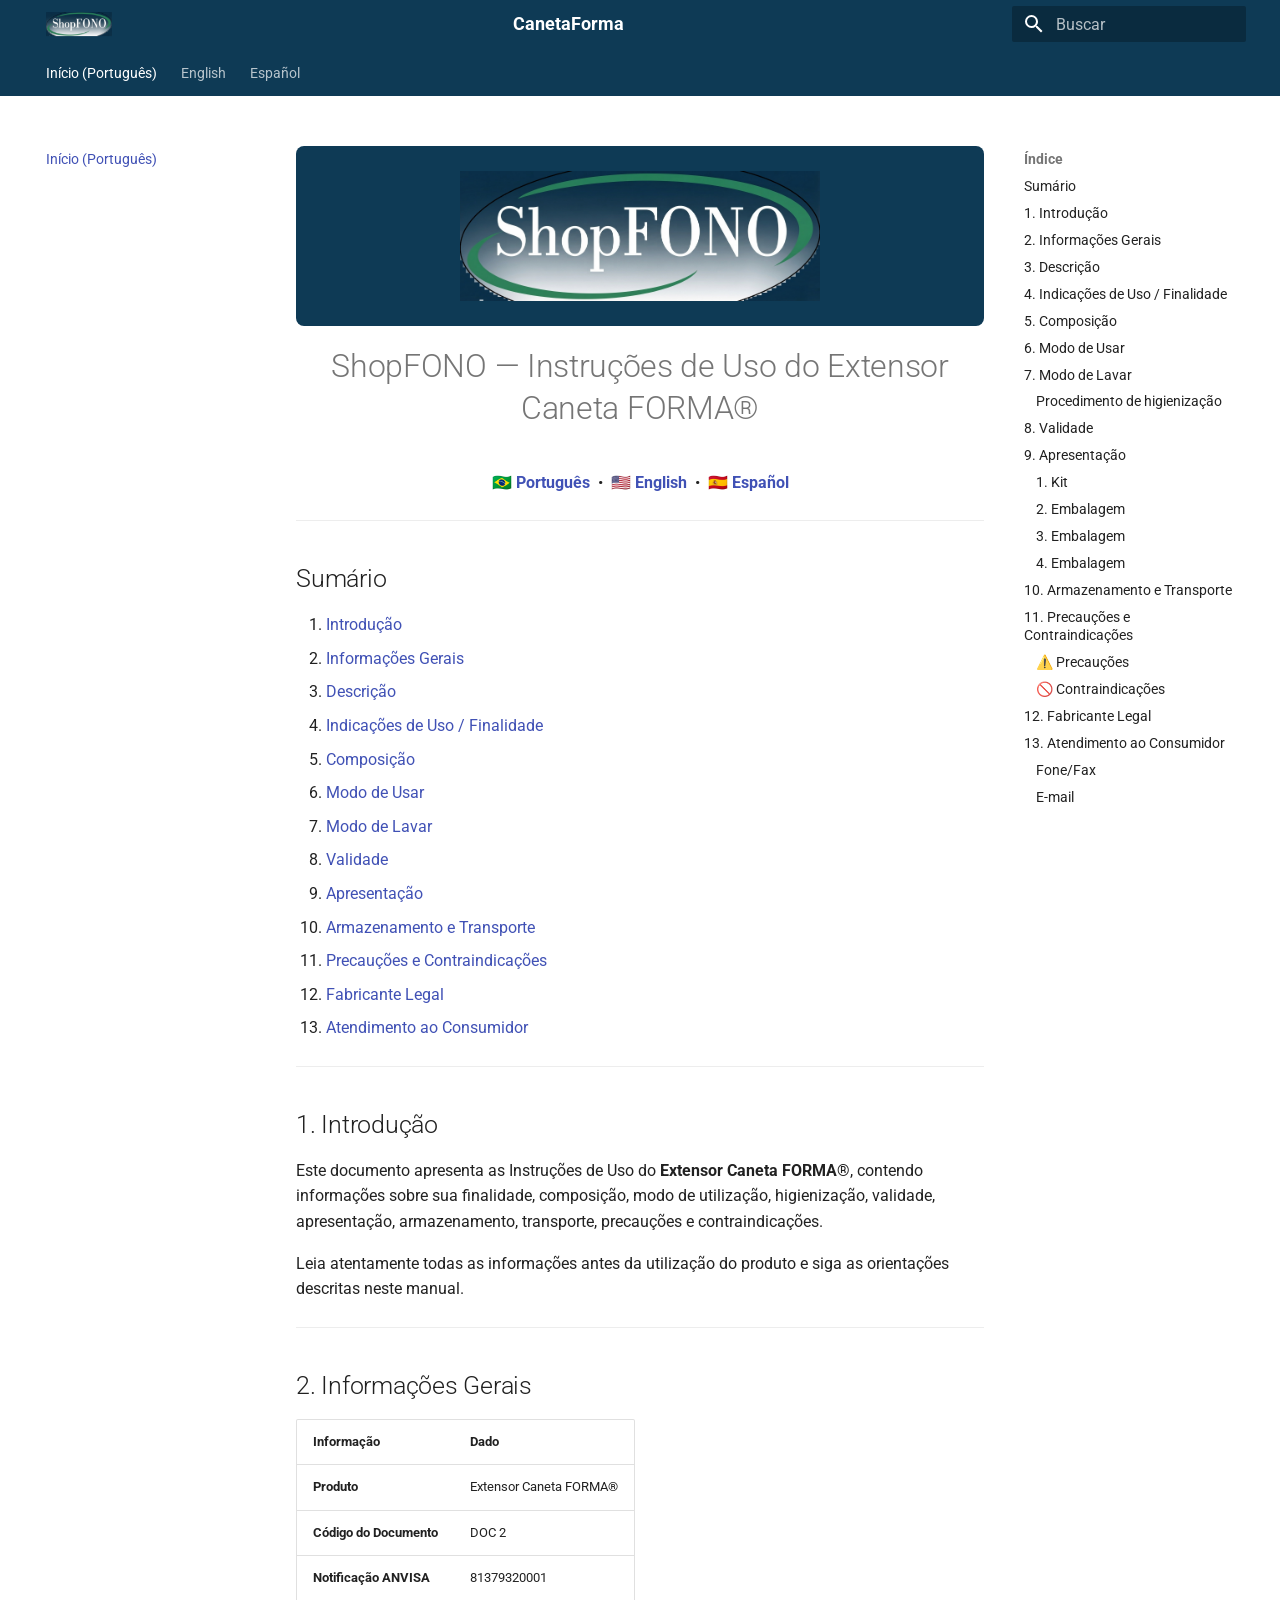
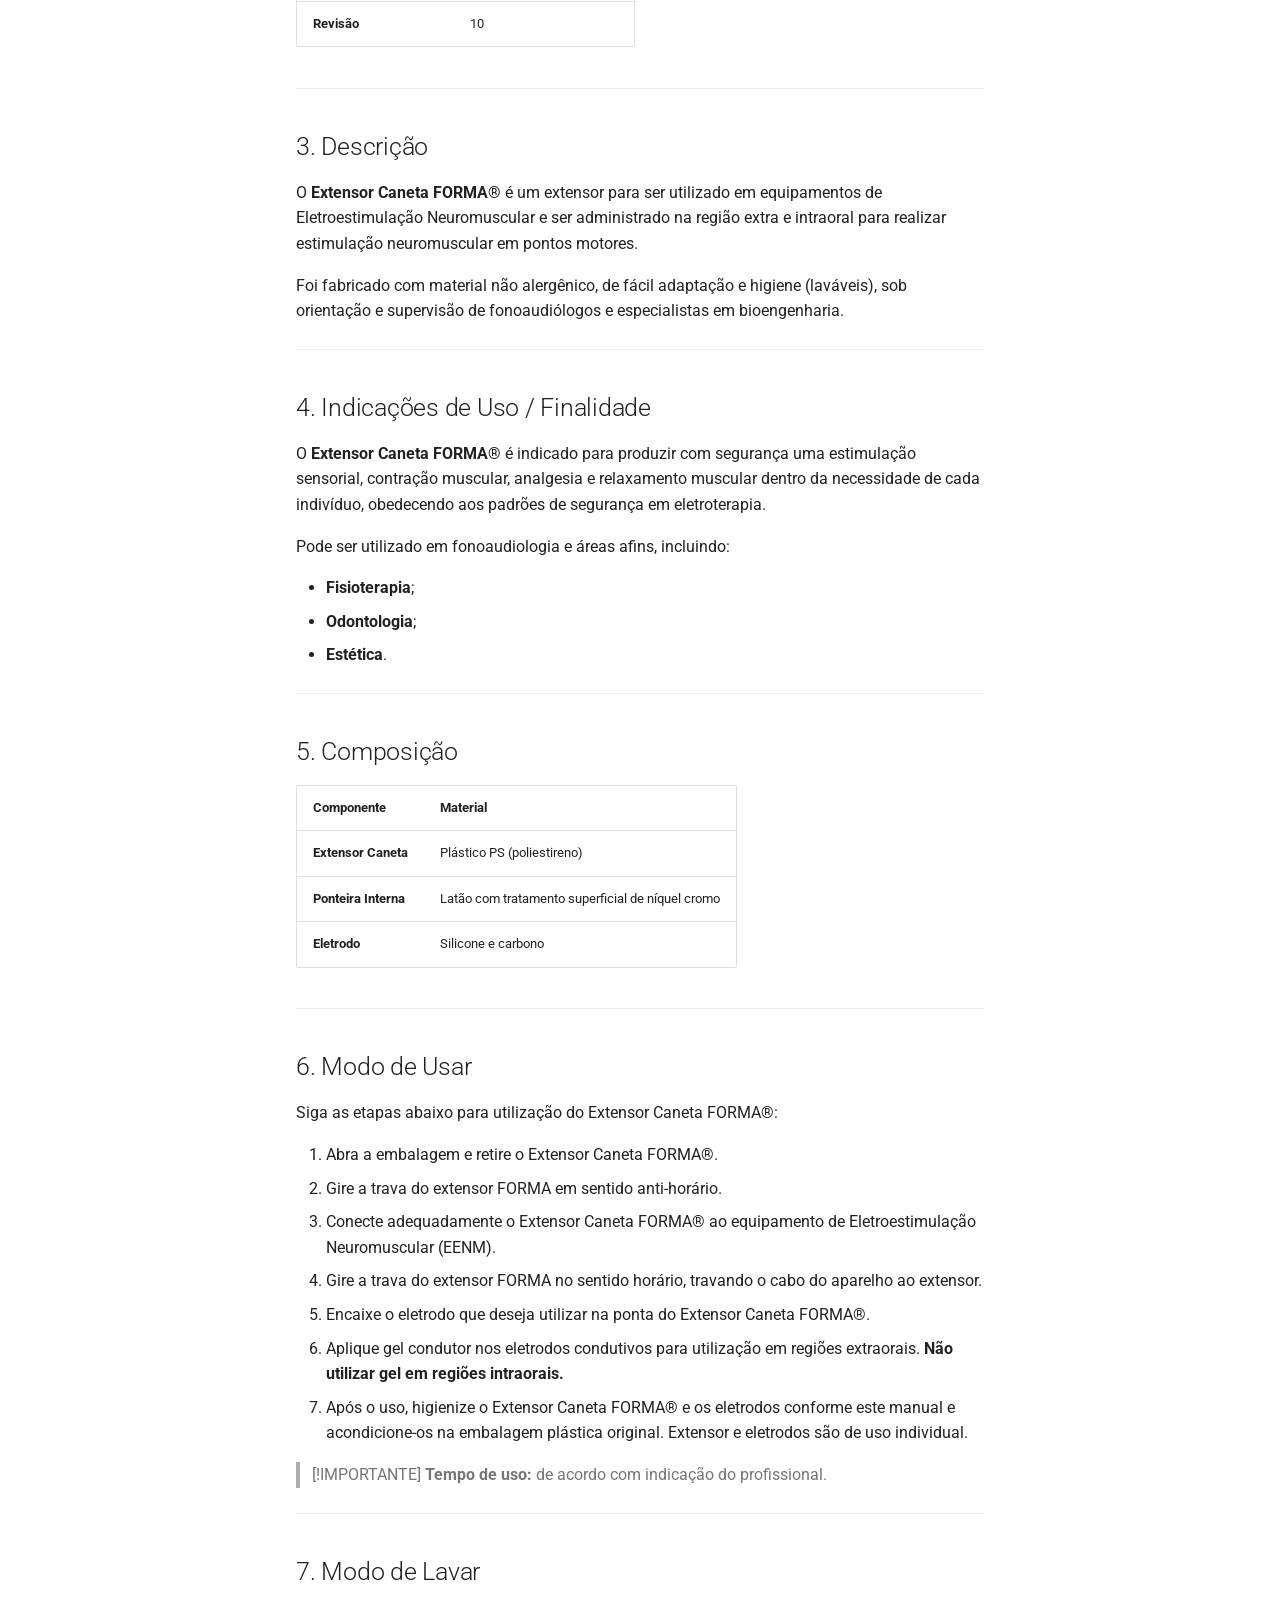
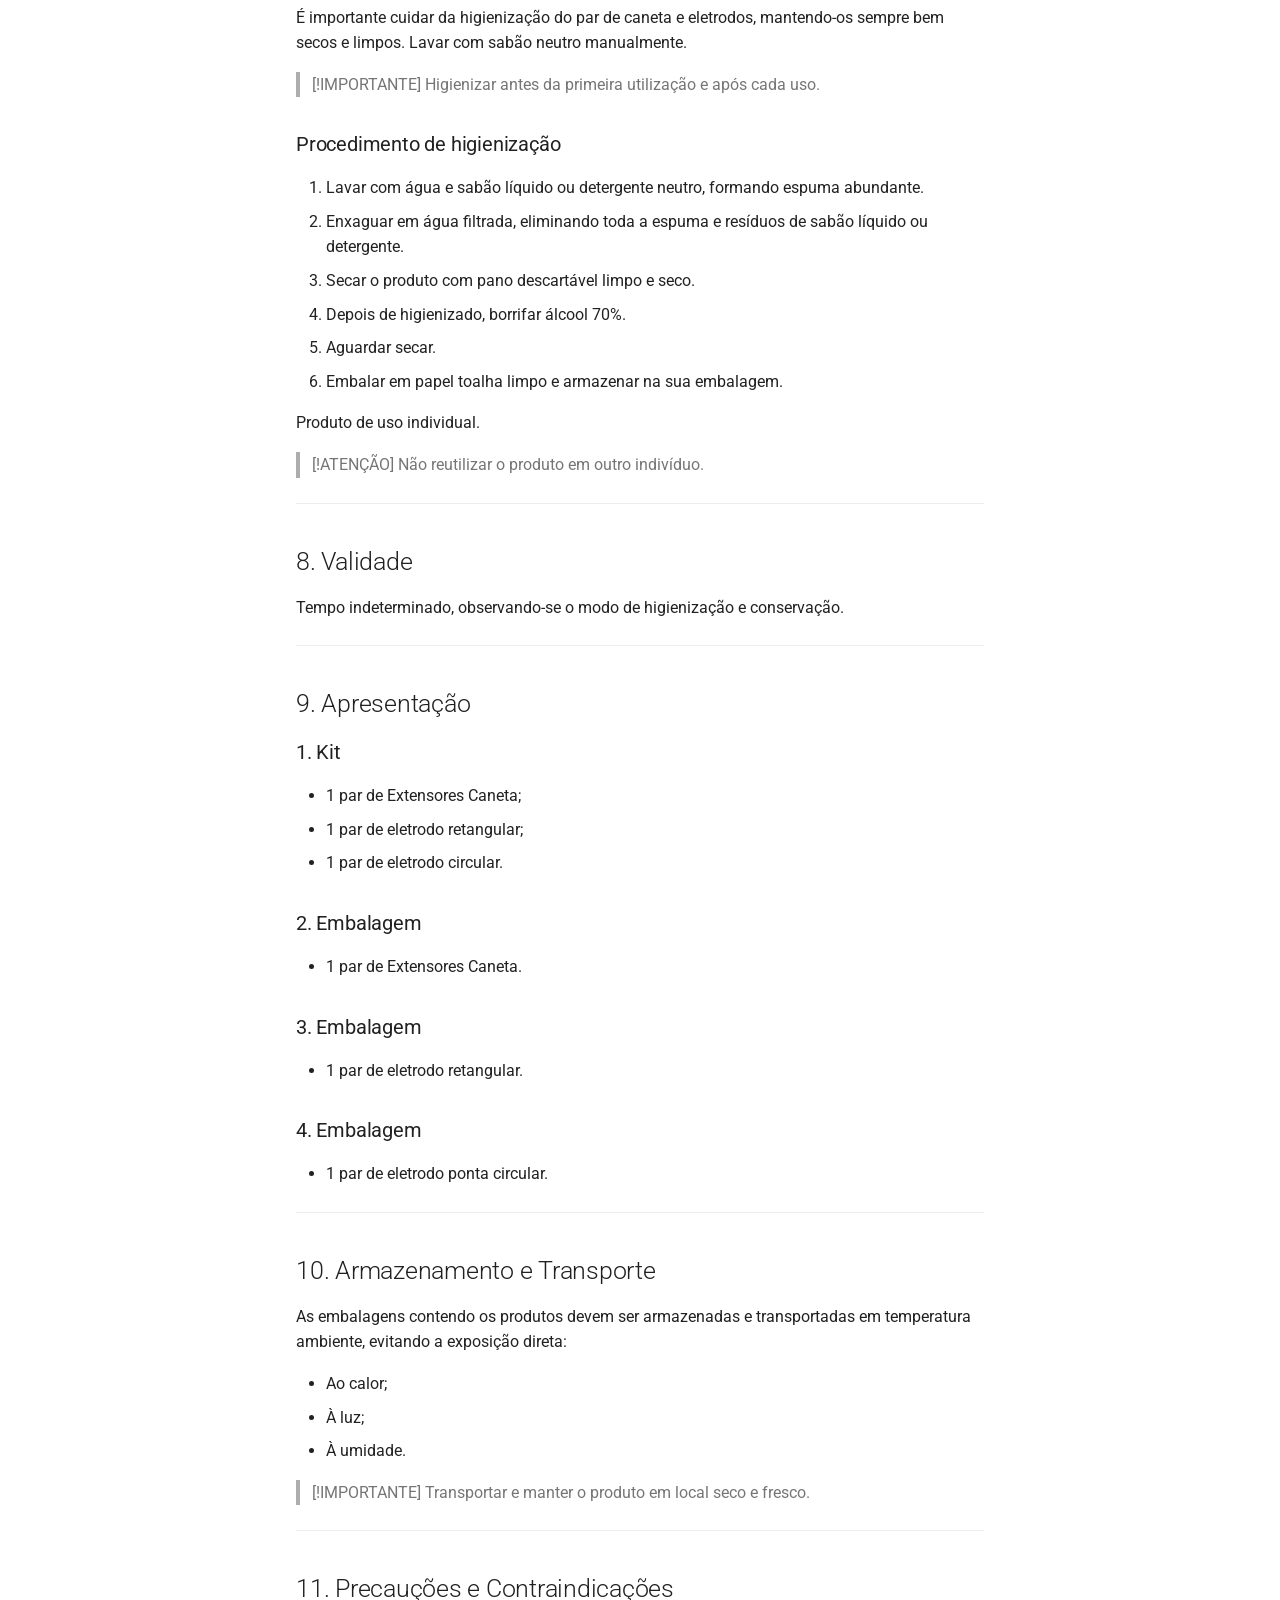
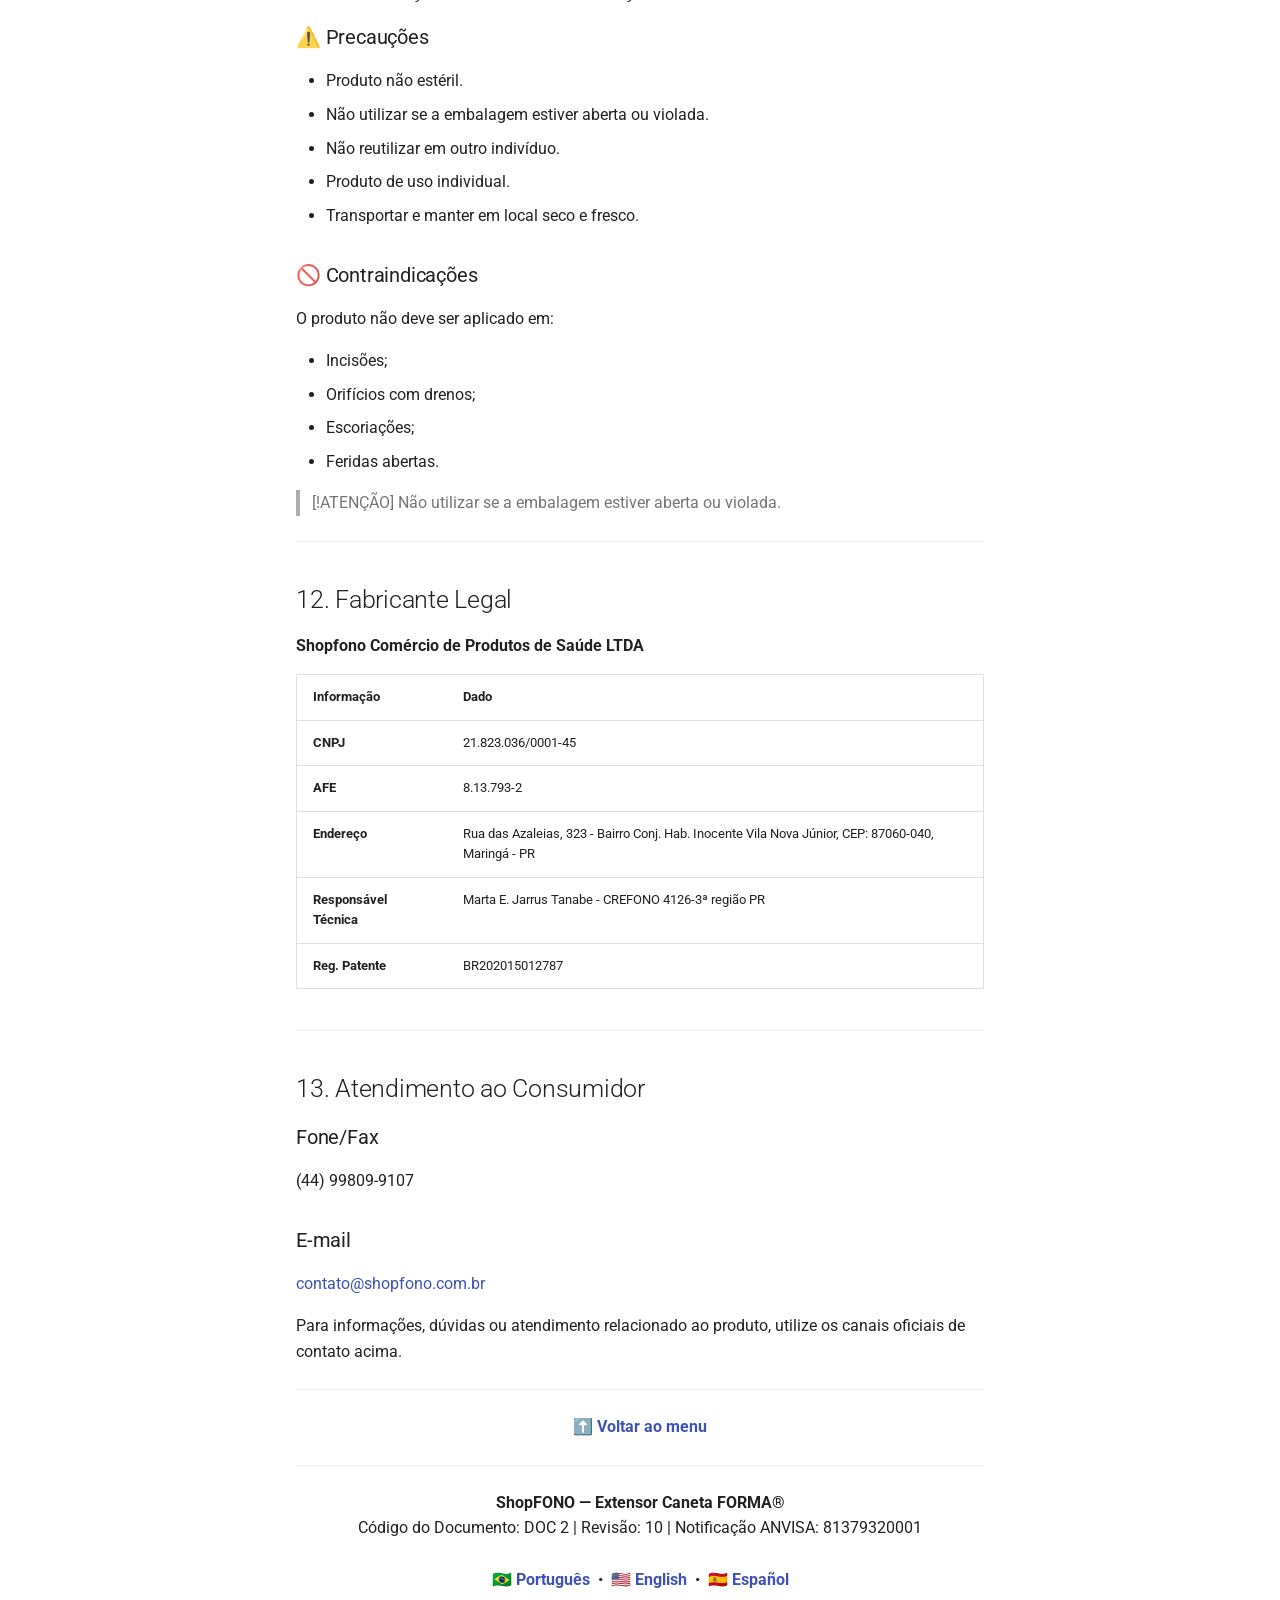
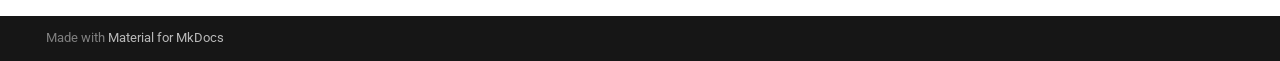
==== commit 0360d233: "Deployed 47e0f13 with MkDocs version: 1.6.1" ====
--- a/index.html
+++ b/index.html
@@ -23,7 +23,7 @@
     
     
       
-        <title></title>
+        <title>CanetaForma</title>
       
     
     
@@ -80,7 +80,7 @@
 
 <header class="md-header" data-md-component="header">
   <nav class="md-header__inner md-grid" aria-label="Cabeçalho">
-    <a href="." title="" class="md-header__button md-logo" aria-label="" data-md-component="logo">
+    <a href="." title="CanetaForma" class="md-header__button md-logo" aria-label="CanetaForma" data-md-component="logo">
       
   <img src="assets/logo.png" alt="logo">
 
@@ -93,7 +93,7 @@
       <div class="md-header__ellipsis">
         <div class="md-header__topic">
           <span class="md-ellipsis">
-            
+            CanetaForma
           </span>
         </div>
         <div class="md-header__topic" data-md-component="header-topic">
@@ -247,12 +247,12 @@
 
 <nav class="md-nav md-nav--primary md-nav--lifted" aria-label="Navegação" data-md-level="0">
   <label class="md-nav__title" for="__drawer">
-    <a href="." title="" class="md-nav__button md-logo" aria-label="" data-md-component="logo">
+    <a href="." title="CanetaForma" class="md-nav__button md-logo" aria-label="CanetaForma" data-md-component="logo">
       
   <img src="assets/logo.png" alt="logo">
 
     </a>
-    
+    CanetaForma
   </label>
   
   <ul class="md-nav__list" data-md-scrollfix>
--- a/stylesheets/extra.css
+++ b/stylesheets/extra.css
@@ -1,4 +1,4 @@
-/* Estilização corporativa ShopFONO (#0E3A55) e ocultação do texto do cabeçalho */
+/* Estilização corporativa ShopFONO (#0E3A55) e centralização do texto do cabeçalho */
 
 .md-header {
   background-color: #0E3A55 !important;
@@ -8,10 +8,25 @@
   background-color: #0E3A55 !important;
 }
 
-/* Ocultar o texto do título (ex: CanetaForma) na barra de navegação do topo */
+/* Centralizar o texto "CanetaForma" na barra de navegação do topo */
 .md-header__title,
 .md-header__topic {
-  display: none !important;
+  display: block !important;
+  text-align: center !important;
+  width: 100% !important;
+  margin: 0 auto !important;
+  font-weight: bold;
+}
+
+.md-header__inner {
+  display: flex !important;
+  justify-content: center !important;
+  align-items: center !important;
+}
+
+/* Centralizar os títulos H1 das páginas */
+h1 {
+  text-align: center !important;
 }
 
 .logo-header-panel {
